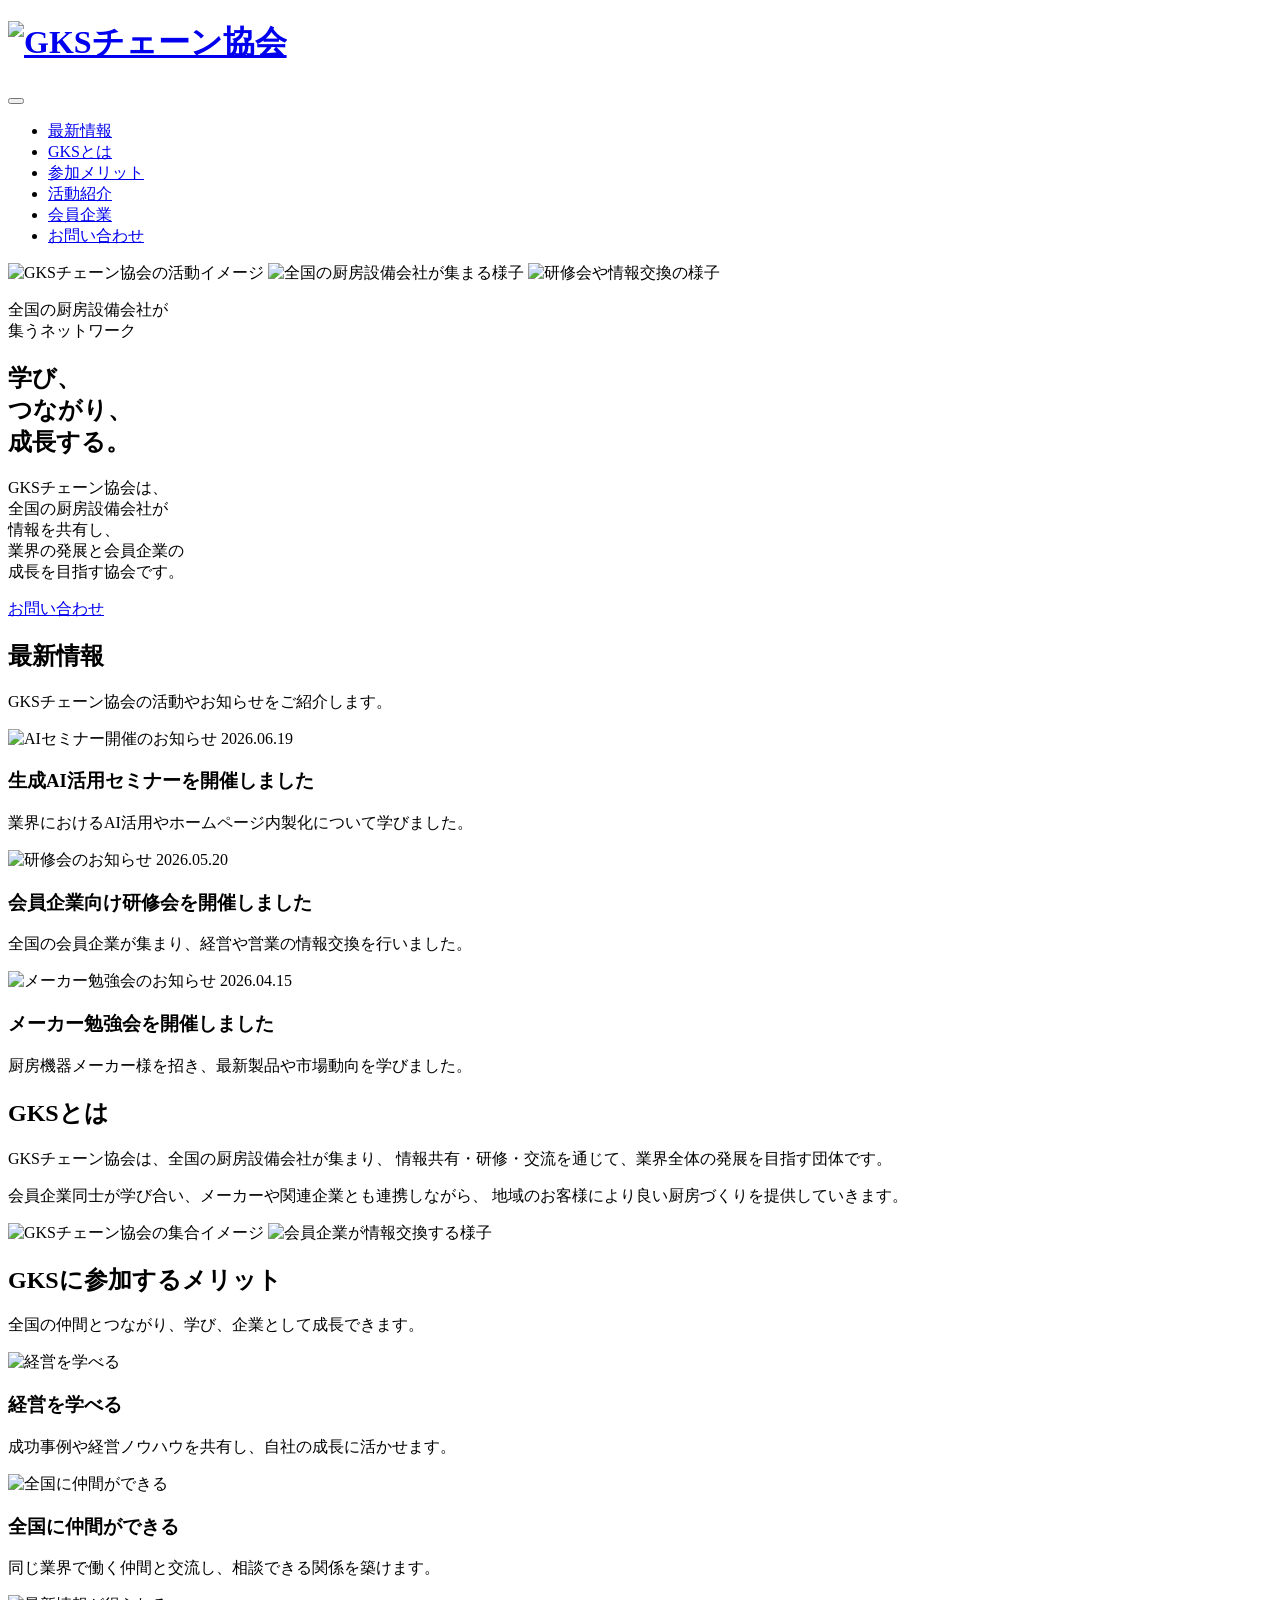
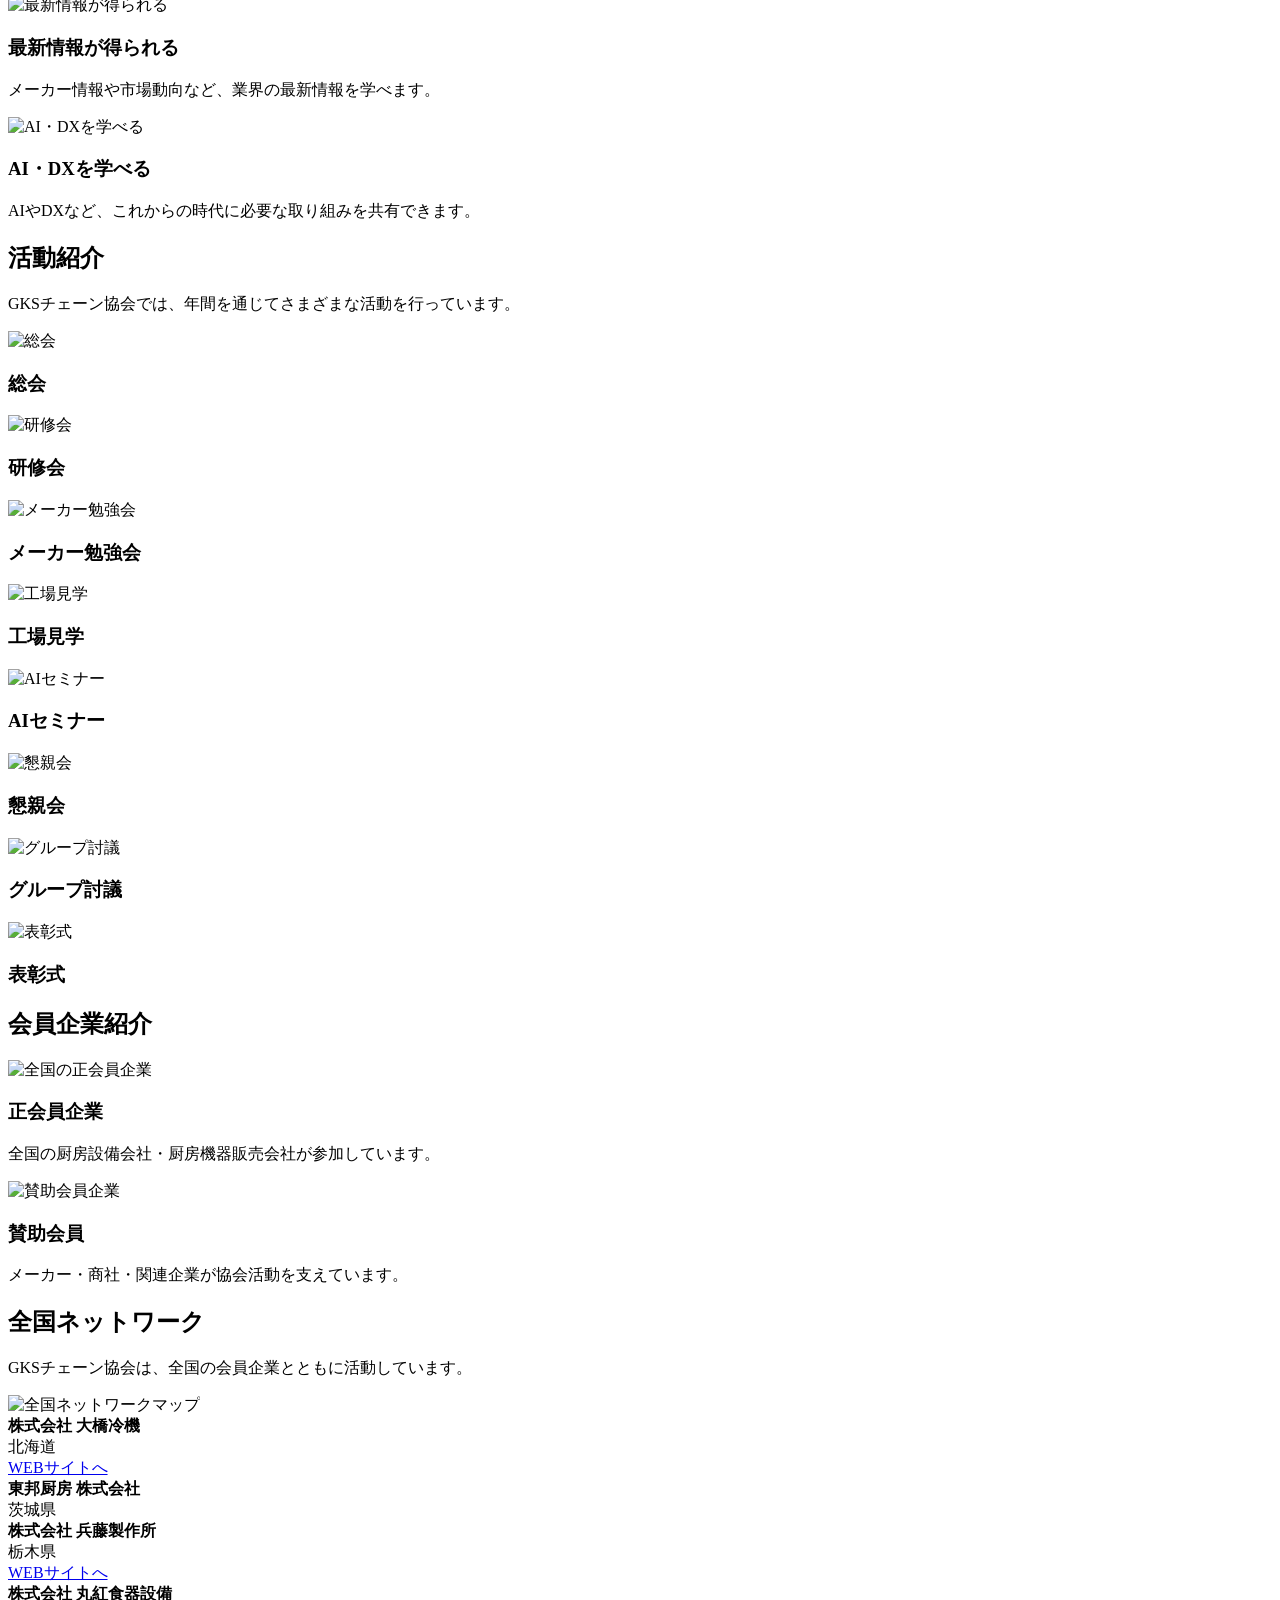
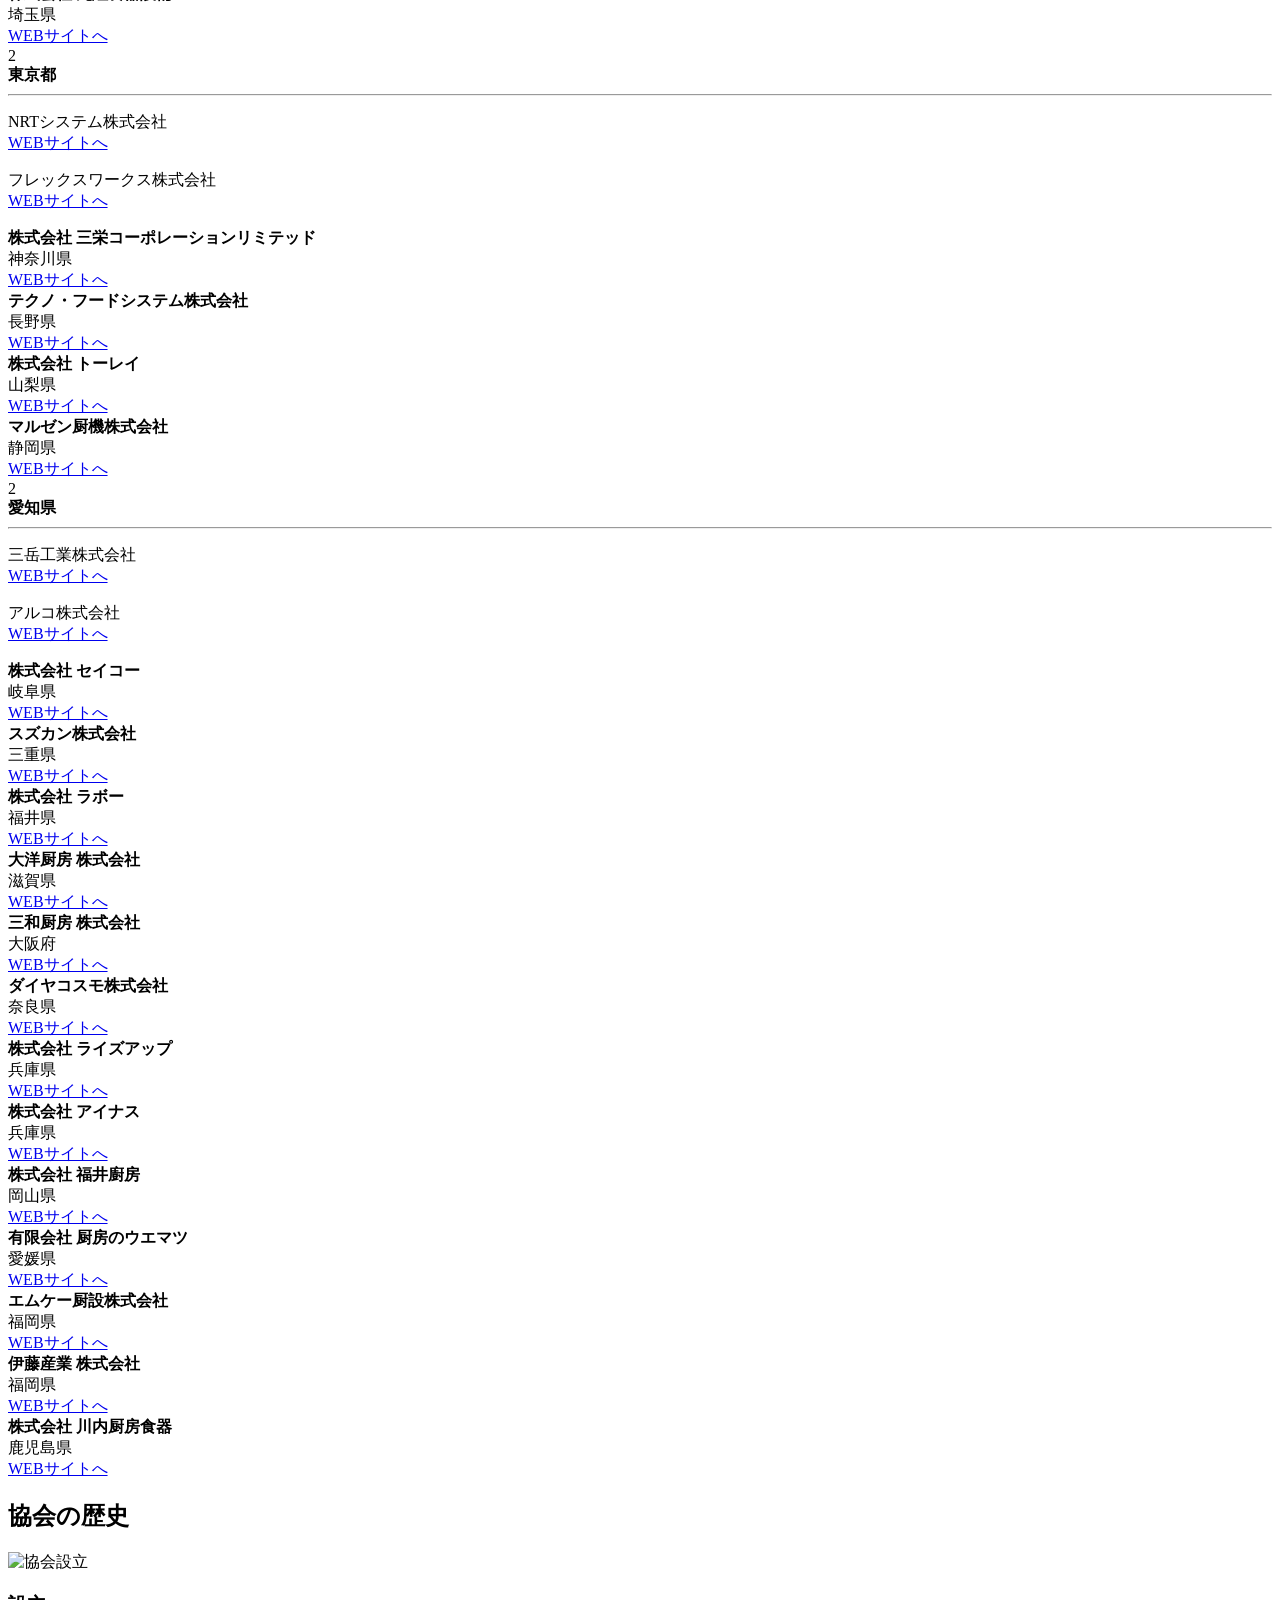
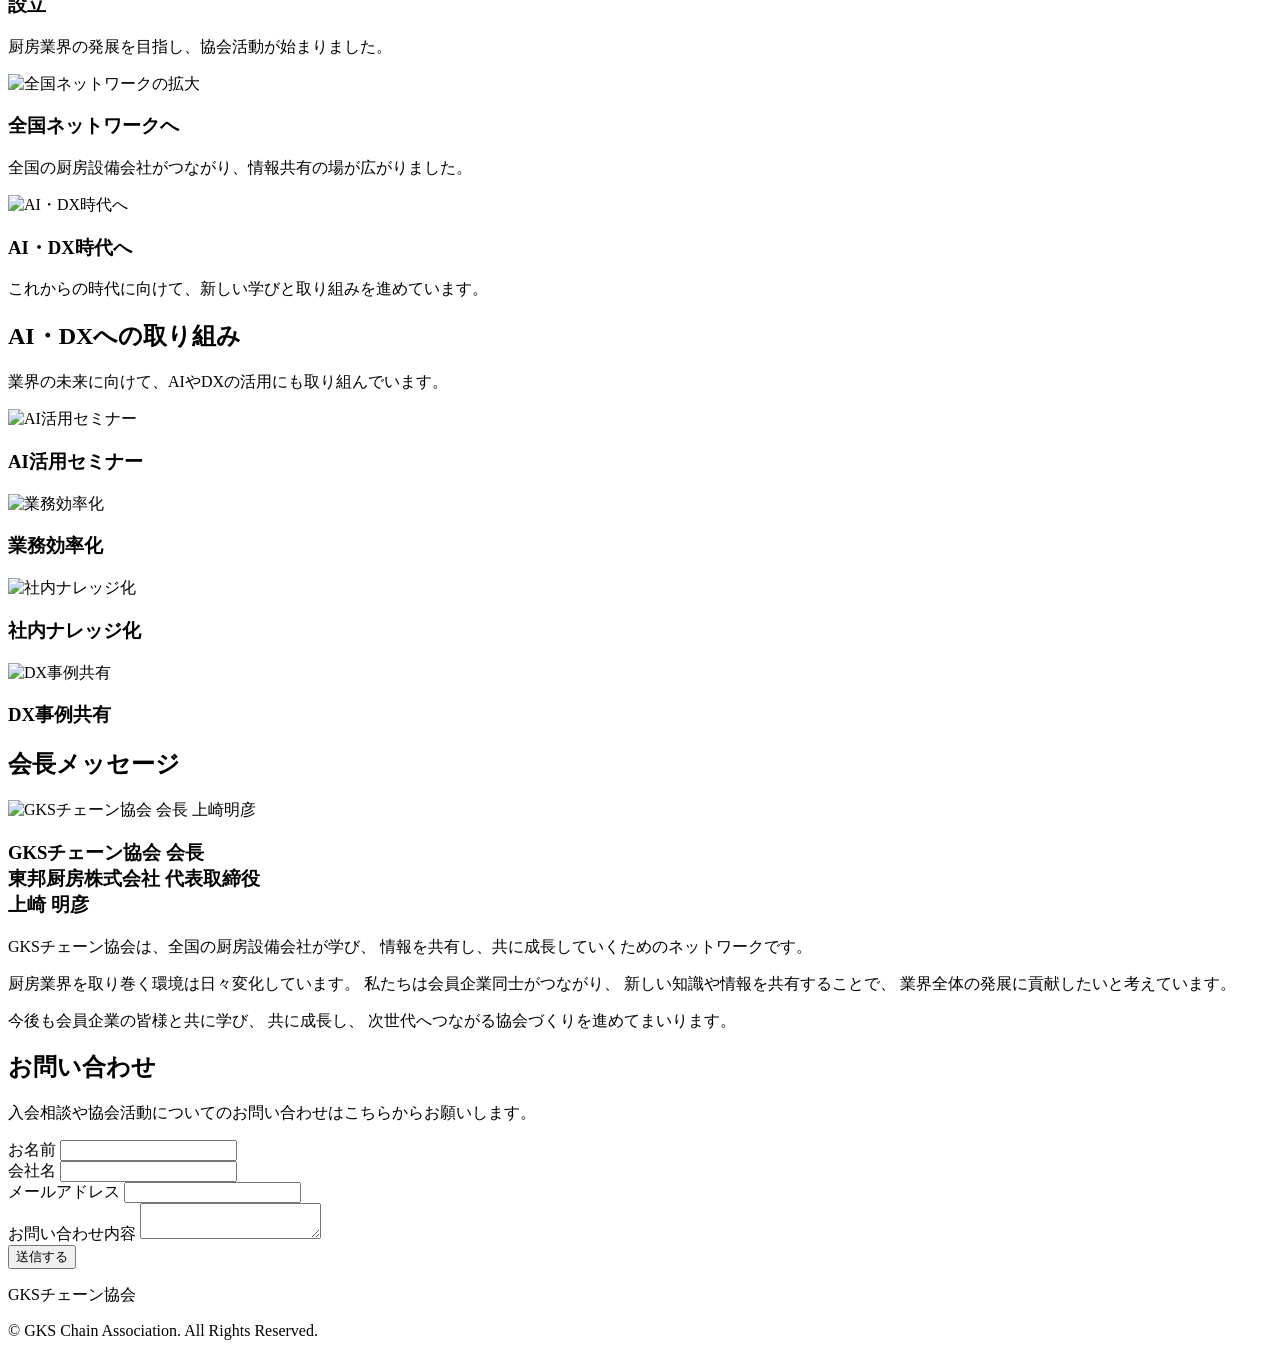
==== index.html @ 5cb24607 "Add files via upload" ====
<!DOCTYPE html>
<html lang="ja">
<head>
  <meta charset="UTF-8">
  <meta name="viewport" content="width=device-width, initial-scale=1.0">
  <title>GKSチェーン協会</title>
  <link rel="stylesheet" href="css/style.css">
  <link rel="stylesheet" href="css/map.css">
</head>
<body>

  <!-- ヘッダー -->
  <header class="site-header">
    <div class="header-inner">
<h1 class="logo">
    <a href="#fv">
        <img src="image/logo/logo.png" alt="GKSチェーン協会">
    </a>
</h1>

<button class="hamburger">
  <span></span>
  <span></span>
  <span></span>
</button>

      <nav class="global-nav">
        <ul>
          <li><a href="#news">最新情報</a></li>
          <li><a href="#about">GKSとは</a></li>
          <li><a href="#merit">参加メリット</a></li>
          <li><a href="#activity">活動紹介</a></li>
          <li><a href="#member">会員企業</a></li>
          <li><a href="#contact">お問い合わせ</a></li>
        </ul>
      </nav>
    </div>
  </header>

  <!-- ファーストビュー -->
  <section id="fv" class="fv">
    <div class="fv-slider">
      <img src="image/fv/fv01.jpg" alt="GKSチェーン協会の活動イメージ">
      <img src="image/fv/fv02.jpg" alt="全国の厨房設備会社が集まる様子">
      <img src="image/fv/fv03.jpg" alt="研修会や情報交換の様子">
    </div>

    <div class="fv-text">
      <p>全国の厨房設備会社が<br class="sp-only">集うネットワーク</p>
      <h2>学び、<br class="sp-only">つながり、<br class="sp-only">成長する。</h2>
      <p>
        GKSチェーン協会は、<br class="sp-only">全国の厨房設備会社が<br class="sp-only">情報を共有し、<br>
        業界の発展と会員企業の<br class="sp-only">成長を目指す協会です。
      </p>
      <a href="#contact" class="btn">お問い合わせ</a>
    </div>
  </section>

  <!-- 最新情報 -->
  <section id="news" class="news fadein">
    <div class="section-inner">
      <h2>最新情報</h2>
      <p>GKSチェーン協会の活動やお知らせをご紹介します。</p>

      <div class="news-list">
        <article class="news-item">
          <img src="image/news/news01.jpg" alt="AIセミナー開催のお知らせ">
          <time datetime="2026-06-19">2026.06.19</time>
          <h3>生成AI活用セミナーを開催しました</h3>
          <p>業界におけるAI活用やホームページ内製化について学びました。</p>
        </article>

        <article class="news-item">
          <img src="image/news/news02.jpg" alt="研修会のお知らせ">
          <time datetime="2026-05-20">2026.05.20</time>
          <h3>会員企業向け研修会を開催しました</h3>
          <p>全国の会員企業が集まり、経営や営業の情報交換を行いました。</p>
        </article>

        <article class="news-item">
          <img src="image/news/news03.jpg" alt="メーカー勉強会のお知らせ">
          <time datetime="2026-04-15">2026.04.15</time>
          <h3>メーカー勉強会を開催しました</h3>
          <p>厨房機器メーカー様を招き、最新製品や市場動向を学びました。</p>
        </article>
      </div>
    </div>
  </section>

  <!-- GKSとは -->
  <section id="about" class="about fadein">
    <div class="section-inner">
      <h2>GKSとは</h2>

      <div class="about-content">
        <div class="about-text">
          <p>
            GKSチェーン協会は、全国の厨房設備会社が集まり、
            情報共有・研修・交流を通じて、業界全体の発展を目指す団体です。
          </p>
          <p>
            会員企業同士が学び合い、メーカーや関連企業とも連携しながら、
            地域のお客様により良い厨房づくりを提供していきます。
          </p>
        </div>

        <div class="about-images">
          <img src="image/about/about01.jpg" alt="GKSチェーン協会の集合イメージ">
          <img src="image/about/about02.jpg" alt="会員企業が情報交換する様子">
        </div>
      </div>
    </div>
  </section>

  <!-- 参加メリット -->
  <section id="merit" class="merit fadein">
    <div class="section-inner">
      <h2>GKSに参加するメリット</h2>
      <p>全国の仲間とつながり、学び、企業として成長できます。</p>

      <div class="merit-list">
        <article class="merit-item">
          <img src="image/merit/merit01.png" alt="経営を学べる">
          <h3>経営を学べる</h3>
          <p>成功事例や経営ノウハウを共有し、自社の成長に活かせます。</p>
        </article>

        <article class="merit-item">
          <img src="image/merit/merit02.png" alt="全国に仲間ができる">
          <h3>全国に仲間ができる</h3>
          <p>同じ業界で働く仲間と交流し、相談できる関係を築けます。</p>
        </article>

        <article class="merit-item">
          <img src="image/merit/merit03.png" alt="最新情報が得られる">
          <h3>最新情報が得られる</h3>
          <p>メーカー情報や市場動向など、業界の最新情報を学べます。</p>
        </article>

        <article class="merit-item">
          <img src="image/merit/merit04.png" alt="AI・DXを学べる">
          <h3>AI・DXを学べる</h3>
          <p>AIやDXなど、これからの時代に必要な取り組みを共有できます。</p>
        </article>
      </div>
    </div>
  </section>

  <!-- 活動紹介 -->
  <section id="activity" class="activity fadein">
    <div class="section-inner">
      <h2>活動紹介</h2>
      <p>GKSチェーン協会では、年間を通じてさまざまな活動を行っています。</p>

      <div class="activity-list">
        <article><img src="image/activity/activity01.jpg" alt="総会"><h3>総会</h3></article>
        <article><img src="image/activity/activity02.jpg" alt="研修会"><h3>研修会</h3></article>
        <article><img src="image/activity/activity03.jpg" alt="メーカー勉強会"><h3>メーカー勉強会</h3></article>
        <article><img src="image/activity/activity04.jpg" alt="工場見学"><h3>工場見学</h3></article>
        <article><img src="image/activity/activity05.jpg" alt="AIセミナー"><h3>AIセミナー</h3></article>
        <article><img src="image/activity/activity06.jpg" alt="懇親会"><h3>懇親会</h3></article>
        <article><img src="image/activity/activity07.jpg" alt="グループ討議"><h3>グループ討議</h3></article>
        <article><img src="image/activity/activity08.jpg" alt="表彰式"><h3>表彰式</h3></article>
      </div>
    </div>
  </section>

  <!-- 会員企業 -->
  <section id="member" class="member fadein">
    <div class="section-inner">
      <h2>会員企業紹介</h2>

      <div class="member-block">
        <img src="image/member/member01.png" alt="全国の正会員企業">
        <h3>正会員企業</h3>
        <p>全国の厨房設備会社・厨房機器販売会社が参加しています。</p>
      </div>

      <div class="member-block">
        <img src="image/member/supporter01.png" alt="賛助会員企業">
        <h3>賛助会員</h3>
        <p>メーカー・商社・関連企業が協会活動を支えています。</p>
      </div>
    </div>
  </section>

<!-- 全国ネットワークマップ -->
<section id="map" class="map fadein">
  <div class="section-inner">

    <h2>全国ネットワーク</h2>

    <p>
      GKSチェーン協会は、全国の会員企業とともに活動しています。
    </p>

<div class="japan-map">

  <img src="image/map/map01.png" alt="全国ネットワークマップ">







  <div class="map-point oohashi">

    <span class="dot"></span>

    <div class="tooltip">

      <strong>株式会社 大橋冷機</strong><br>
      北海道<br>

      <a href="https://chubousenka.com/" target="_blank">
        WEBサイトへ
      </a>

    </div>

  </div>




  <div class="map-point toho">

    <span class="dot"></span>

    <div class="tooltip">

      <strong>東邦厨房 株式会社</strong><br>
      茨城県<br>


    </div>

  </div>


  <div class="map-point hyodo">

    <span class="dot"></span>

    <div class="tooltip">

      <strong>株式会社 兵藤製作所</strong><br>
      栃木県<br>

      <a href="https://k-hyodo.co.jp/" target="_blank">
        WEBサイトへ
      </a>

    </div>
  </div>


  <div class="map-point marubeni">

    <span class="dot"></span>

    <div class="tooltip">

      <strong>株式会社 丸紅食器設備</strong><br>
      埼玉県<br>

      <a href="https://marubeni-ss.com/" target="_blank">
        WEBサイトへ
      </a>

    </div>
  </div>



<div class="map-point tokyo01">

  <span class="dot multi">2</span>

  <div class="tooltip">

    <strong>東京都</strong>

    <hr>

    <p>
      NRTシステム株式会社<br>

      <a href="ttps://nrt-system.co.jp/" target="_blank">
        WEBサイトへ
      </a>
    </p>

    <p>
      フレックスワークス株式会社<br>

      <a href="https://flex-works.co.jp/" target="_blank">
        WEBサイトへ
      </a>
    </p>

  </div>

</div>



  <div class="map-point sanei">

    <span class="dot"></span>

    <div class="tooltip">

      <strong>株式会社 三栄コーポレーションリミテッド</strong><br>
      神奈川県<br>

      <a href="https://san-ei-ltd.co.jp/" target="_blank">
        WEBサイトへ
      </a>

    </div>
  </div>




  <div class="map-point techno">

    <span class="dot"></span>

    <div class="tooltip">

      <strong>テクノ・フードシステム株式会社</strong><br>
      長野県<br>

      <a href="https://www.technofood.co.jp/" target="_blank">
        WEBサイトへ
      </a>

    </div>
  </div>



  <div class="map-point torei">

    <span class="dot"></span>

    <div class="tooltip">

      <strong>株式会社 トーレイ</strong><br>
      山梨県<br>

      <a href="http://www.to-rei.co.jp/" target="_blank">
        WEBサイトへ
      </a>

    </div>
  </div>



  <div class="map-point maruzen">

    <span class="dot"></span>

    <div class="tooltip">

      <strong>マルゼン厨機株式会社</strong><br>
      静岡県<br>

      <a href="http://www.maruzen-chuki.co.jp/" target="_blank">
        WEBサイトへ
      </a>

    </div>
  </div>



<div class="map-point aichi">

  <span class="dot multi">2</span>

  <div class="tooltip">

    <strong>愛知県</strong>

    <hr>

    <p>
      三岳工業株式会社<br>

      <a href="https://www.mitakekogyo.co.jp/" target="_blank">
        WEBサイトへ
      </a>
    </p>

    <p>
      アルコ株式会社<br>

      <a href="https://www.fbc-arco.co.jp/" target="_blank">
        WEBサイトへ
      </a>
    </p>

  </div>

</div>


  <div class="map-point seiko">

    <span class="dot"></span>

    <div class="tooltip">

      <strong>株式会社 セイコー</strong><br>
      岐阜県<br>

      <a href="http://www.seikoh.info/" target="_blank">
        WEBサイトへ
      </a>

    </div>

  </div>


  <div class="map-point suzukan">

    <span class="dot"></span>

    <div class="tooltip">

      <strong>スズカン株式会社</strong><br>
      三重県<br>

      <a href="https://suzukan.co.jp/" target="_blank">
        WEBサイトへ
      </a>

    </div>

  </div>



  <div class="map-point ravo">

    <span class="dot"></span>

    <div class="tooltip">

      <strong>株式会社 ラボー</strong><br>
      福井県<br>

      <a href="https://ravo.co.jp/" target="_blank">
        WEBサイトへ
      </a>

    </div>

  </div>


  <div class="map-point taiyo">

    <span class="dot"></span>

    <div class="tooltip">

      <strong>大洋厨房 株式会社</strong><br>
      滋賀県<br>

      <a href="https://www.taiyocook.co.jp/" target="_blank">
        WEBサイトへ
      </a>

    </div>

  </div>


  <div class="map-point sanwa">

    <span class="dot"></span>

    <div class="tooltip">

      <strong>三和厨房 株式会社</strong><br>
      大阪府<br>

      <a href="https://www.sanwa-chubo.com/" target="_blank">
        WEBサイトへ
      </a>

    </div>

  </div>



  <div class="map-point daiyacosmo">

    <span class="dot"></span>

    <div class="tooltip">

      <strong>ダイヤコスモ株式会社</strong><br>
      奈良県<br>

      <a href="http://www.daiyacosmo.com/" target="_blank">
        WEBサイトへ
      </a>

    </div>

  </div>



  <div class="map-point riseup">

    <span class="dot"></span>

    <div class="tooltip">

      <strong>株式会社 ライズアップ</strong><br>
      兵庫県<br>

      <a href="https://rise-up.net/" target="_blank">
        WEBサイトへ
      </a>

    </div>

  </div>




  <div class="map-point ainas">

    <span class="dot"></span>

    <div class="tooltip">

      <strong>株式会社 アイナス</strong><br>
      兵庫県<br>

      <a href="https://ainas.co.jp/" target="_blank">
        WEBサイトへ
      </a>

    </div>

  </div>



  <div class="map-point fukui">

    <span class="dot"></span>

    <div class="tooltip">

      <strong>株式会社 福井廚房</strong><br>
      岡山県<br>

      <a href="https://www.fukui-chubou.co.jp/" target="_blank">
        WEBサイトへ
      </a>

    </div>

  </div>


  <div class="map-point uematsu">

    <span class="dot"></span>

    <div class="tooltip">

      <strong>有限会社 厨房のウエマツ</strong><br>
      愛媛県<br>

      <a href="https://chubo-uematsu.jp/" target="_blank">
        WEBサイトへ
      </a>

    </div>

  </div>


  <div class="map-point mk">

    <span class="dot"></span>

    <div class="tooltip">

      <strong>エムケー厨設株式会社</strong><br>
      福岡県<br>

      <a href="https://mkc-gr.co.jp/" target="_blank">
        WEBサイトへ
      </a>

    </div>

  </div>



  <div class="map-point ito">

    <span class="dot"></span>

    <div class="tooltip">

      <strong>伊藤産業 株式会社</strong><br>
      福岡県<br>

      <a href="https://www.ito-sk.co.jp/kanei/" target="_blank">
        WEBサイトへ
      </a>

    </div>

  </div>



  <div class="map-point sendai">

    <span class="dot"></span>

    <div class="tooltip">

      <strong>株式会社 川内厨房食器</strong><br>
      鹿児島県<br>

      <a href="https://senchubo.co.jp/index.htm" target="_blank">
        WEBサイトへ
      </a>

    </div>

  </div>


</div>

  </div>
</section>

  <!-- 協会の歴史 -->
  <section id="history" class="history fadein">
    <div class="section-inner">
      <h2>協会の歴史</h2>

      <div class="history-list">
        <article>
          <img src="image/history/history01.jpg" alt="協会設立">
          <h3>設立</h3>
          <p>厨房業界の発展を目指し、協会活動が始まりました。</p>
        </article>

        <article>
          <img src="image/history/history02.jpg" alt="全国ネットワークの拡大">
          <h3>全国ネットワークへ</h3>
          <p>全国の厨房設備会社がつながり、情報共有の場が広がりました。</p>
        </article>

        <article>
          <img src="image/history/history03.jpg" alt="AI・DX時代へ">
          <h3>AI・DX時代へ</h3>
          <p>これからの時代に向けて、新しい学びと取り組みを進めています。</p>
        </article>
      </div>
    </div>
  </section>

  <!-- AI・DXへの取り組み -->
  <section id="ai" class="ai fadein">
    <div class="section-inner">
      <h2>AI・DXへの取り組み</h2>
      <p>業界の未来に向けて、AIやDXの活用にも取り組んでいます。</p>

      <div class="ai-list">
        <article><img src="image/ai/ai01.jpg" alt="AI活用セミナー"><h3>AI活用セミナー</h3></article>
        <article><img src="image/ai/ai02.jpg" alt="業務効率化"><h3>業務効率化</h3></article>
        <article><img src="image/ai/ai03.jpg" alt="社内ナレッジ化"><h3>社内ナレッジ化</h3></article>
        <article><img src="image/ai/ai04.jpg" alt="DX事例共有"><h3>DX事例共有</h3></article>
      </div>
    </div>
  </section>

<section id="chairman" class="chairman fadein">
  <div class="section-inner">

    <h2>会長メッセージ</h2>

    <div class="chairman-content">

      <img src="image/chairman/chairman.jpg" alt="GKSチェーン協会 会長 上崎明彦">

      <div class="chairman-text">

        <h3>
          GKSチェーン協会 会長<br>
          東邦厨房株式会社 代表取締役<br>
          上崎 明彦
        </h3>

        <p>
          GKSチェーン協会は、全国の厨房設備会社が学び、
          情報を共有し、共に成長していくためのネットワークです。
        </p>

        <p>
          厨房業界を取り巻く環境は日々変化しています。
          私たちは会員企業同士がつながり、
          新しい知識や情報を共有することで、
          業界全体の発展に貢献したいと考えています。
        </p>

        <p>
          今後も会員企業の皆様と共に学び、
          共に成長し、
          次世代へつながる協会づくりを進めてまいります。
        </p>

      </div>

    </div>

  </div>
</section>

  <!-- お問い合わせ -->
  <section id="contact" class="contact fadein">
    <div class="section-inner">
      <h2>お問い合わせ</h2>
      <p>入会相談や協会活動についてのお問い合わせはこちらからお願いします。</p>

      <form action="https://api.web3forms.com/submit" method="POST">
        <input type="hidden" name="access_key" value="20a1395e-3265-478f-8946-1e16ef354457">
        <input type="hidden" name="subject" value="GKSチェーン協会 お問い合わせ">

<input
type="hidden"
name="redirect"
value="https://gks-chain.com/thanks.html">

        <div>
          <label for="name">お名前</label>
          <input type="text" id="name" name="name" required>
        </div>

        <div>
          <label for="company">会社名</label>
          <input type="text" id="company" name="company" required>
        </div>

        <div>
          <label for="email">メールアドレス</label>
          <input type="email" id="email" name="email" required>
        </div>

        <div>
          <label for="message">お問い合わせ内容</label>
          <textarea id="message" name="message" required></textarea>
        </div>

        <button type="submit">送信する</button>
      </form>
    </div>
  </section>

  <!-- フッター -->
  <footer class="site-footer">
    <div class="footer-inner">
      <p>GKSチェーン協会</p>
      <p>&copy; GKS Chain Association. All Rights Reserved.</p>
    </div>
  </footer>

  <script src="js/script.js"></script>
</body>
</html>
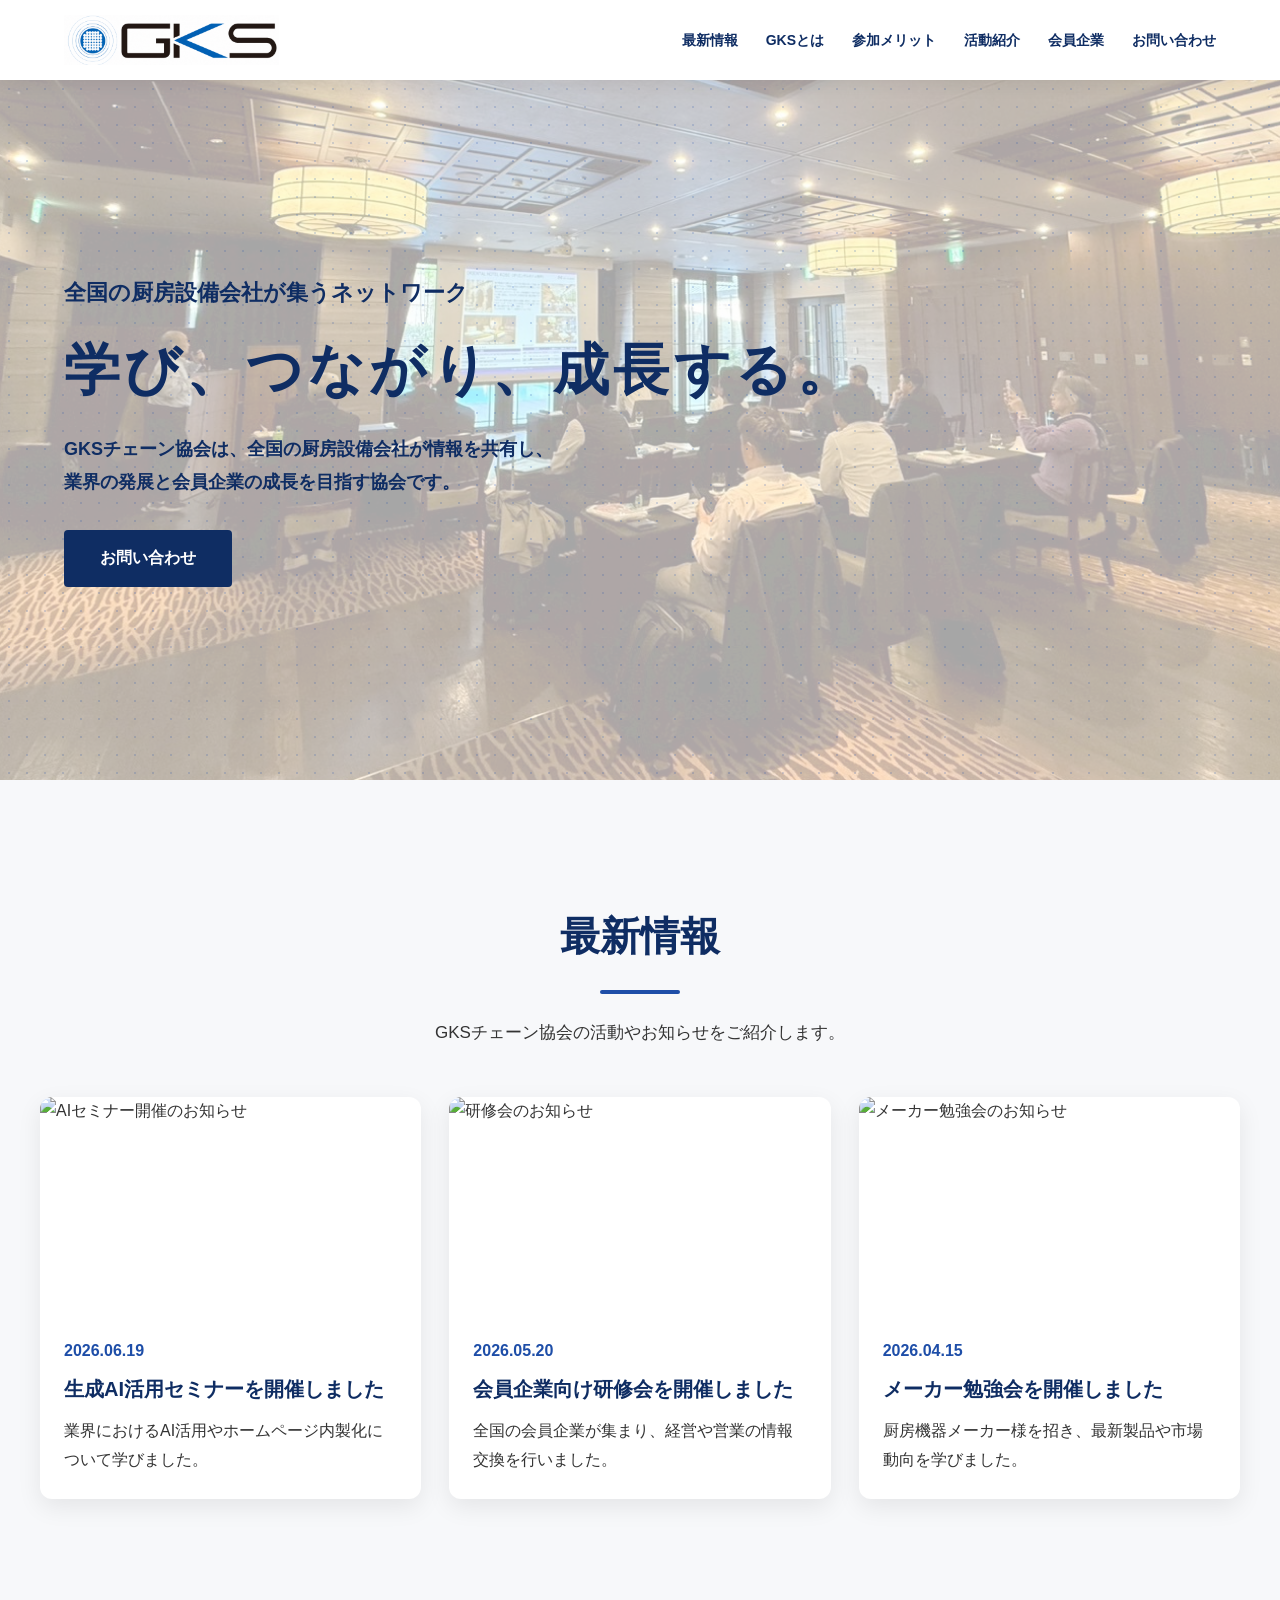
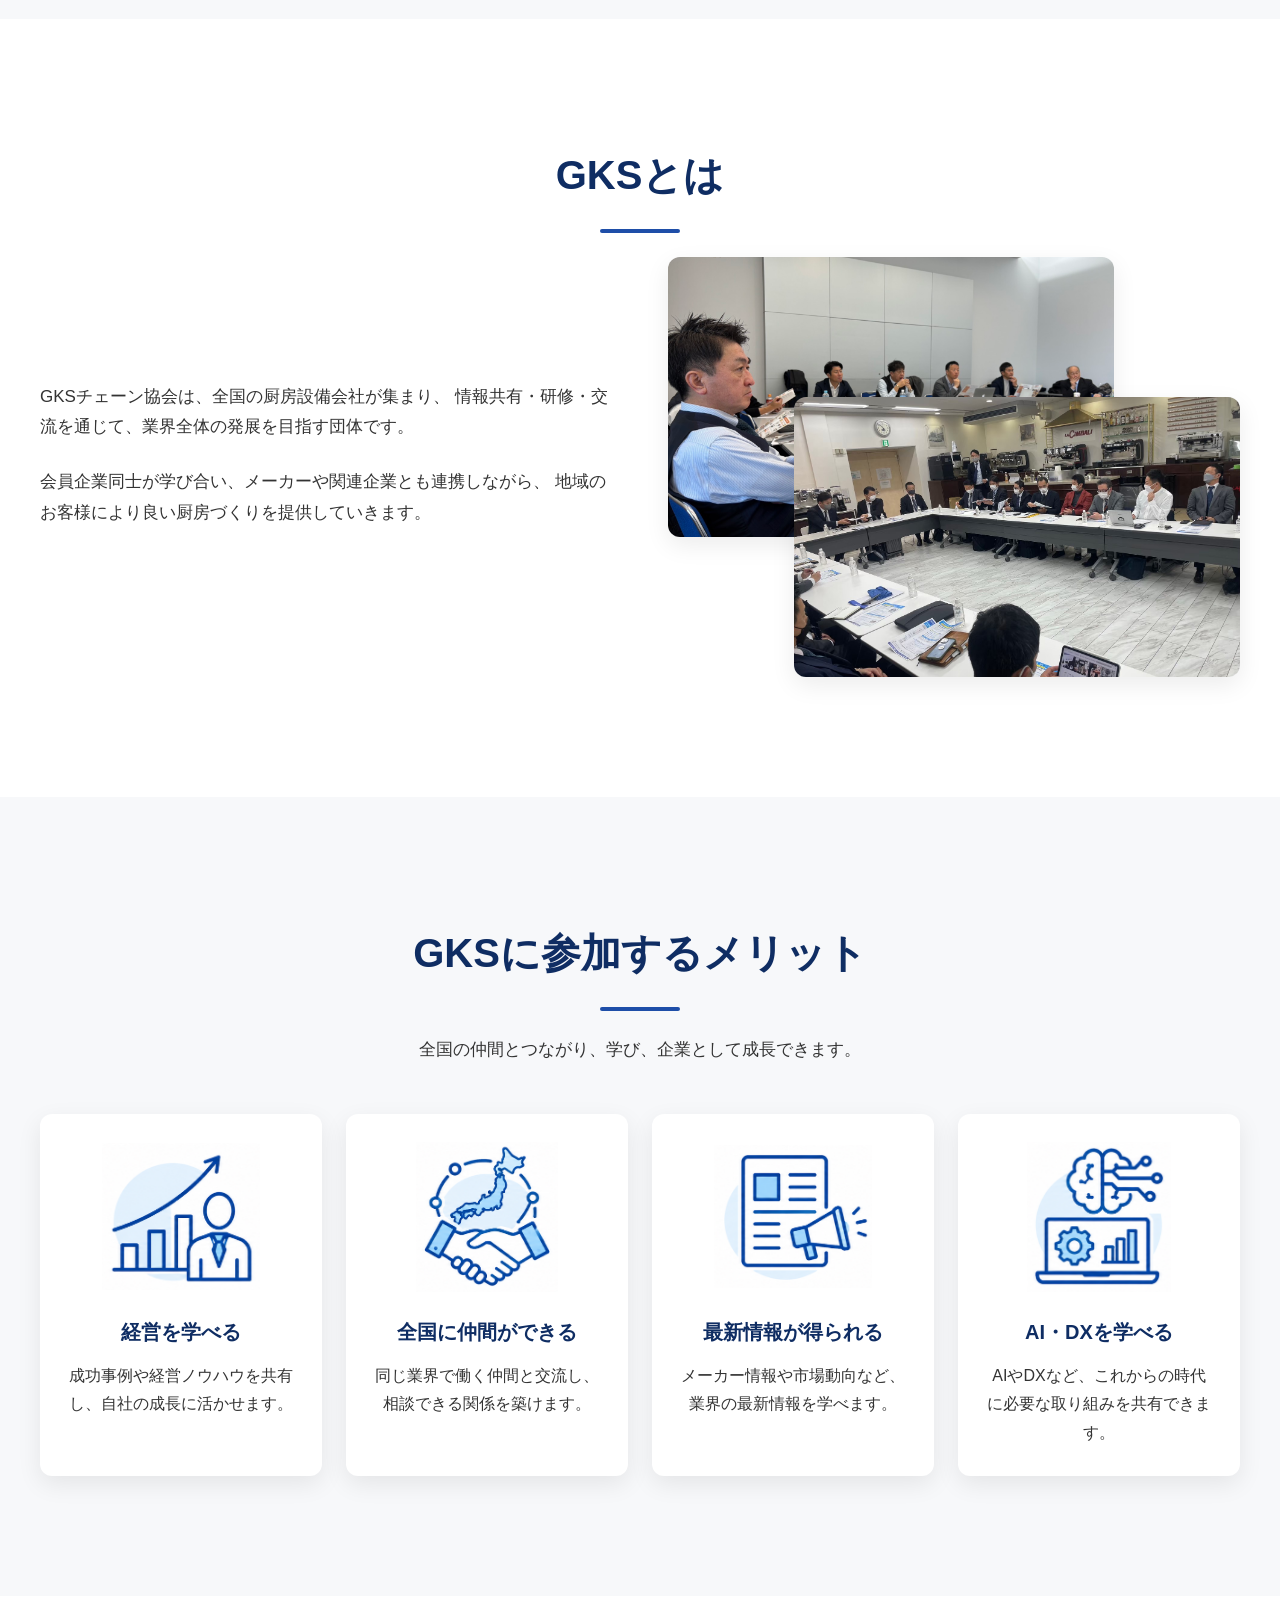
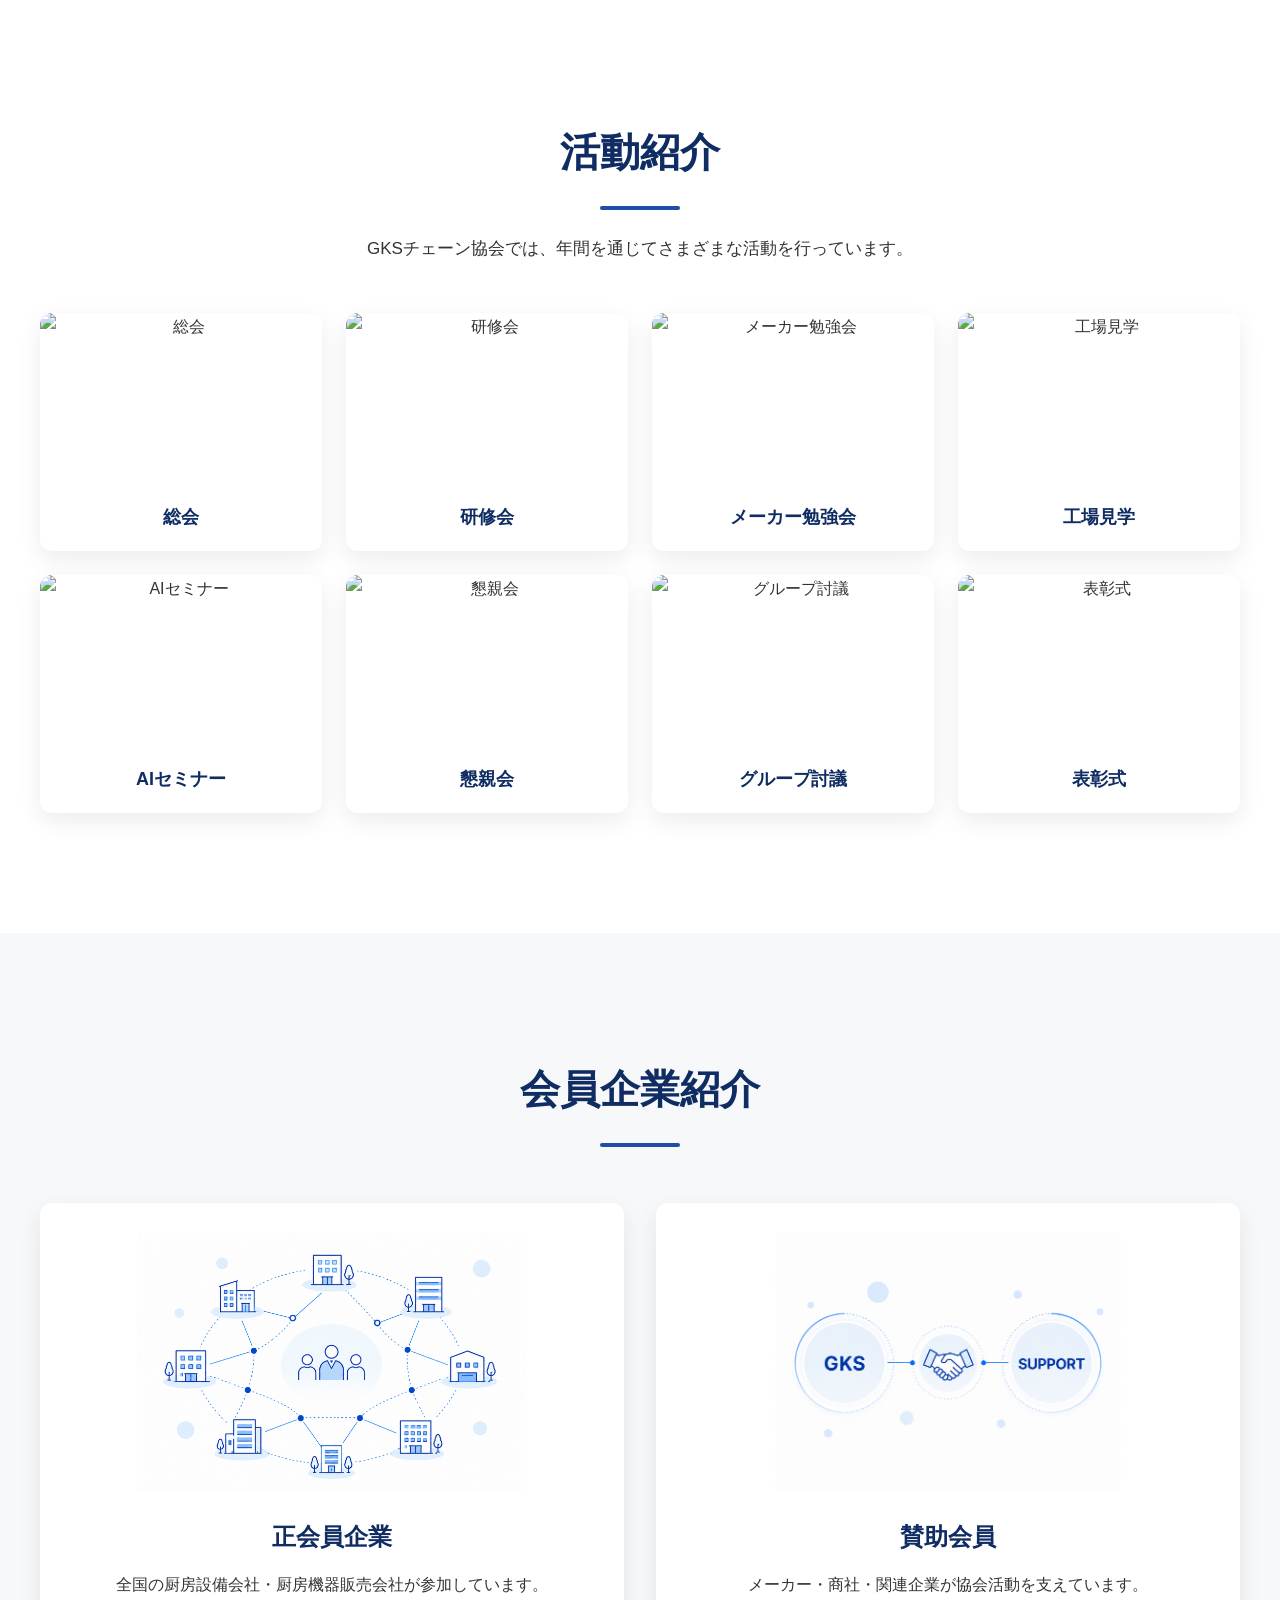
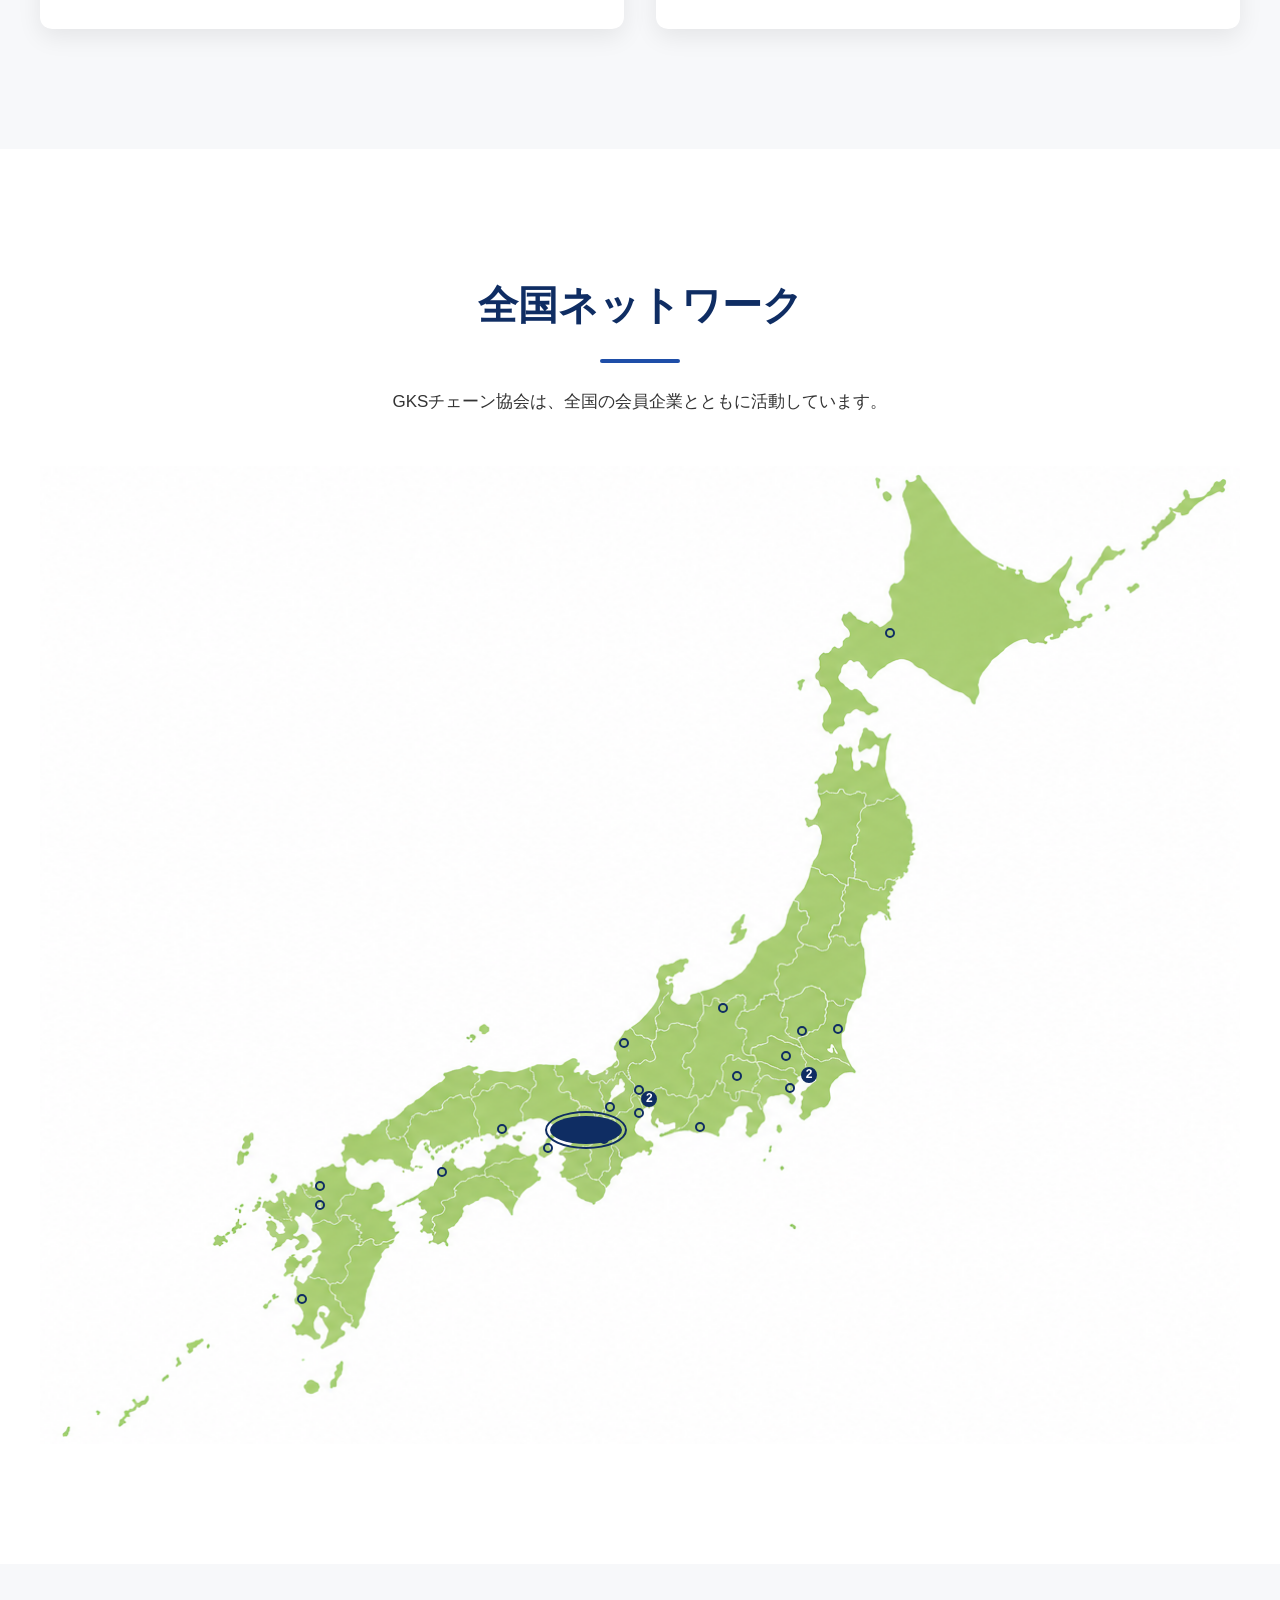
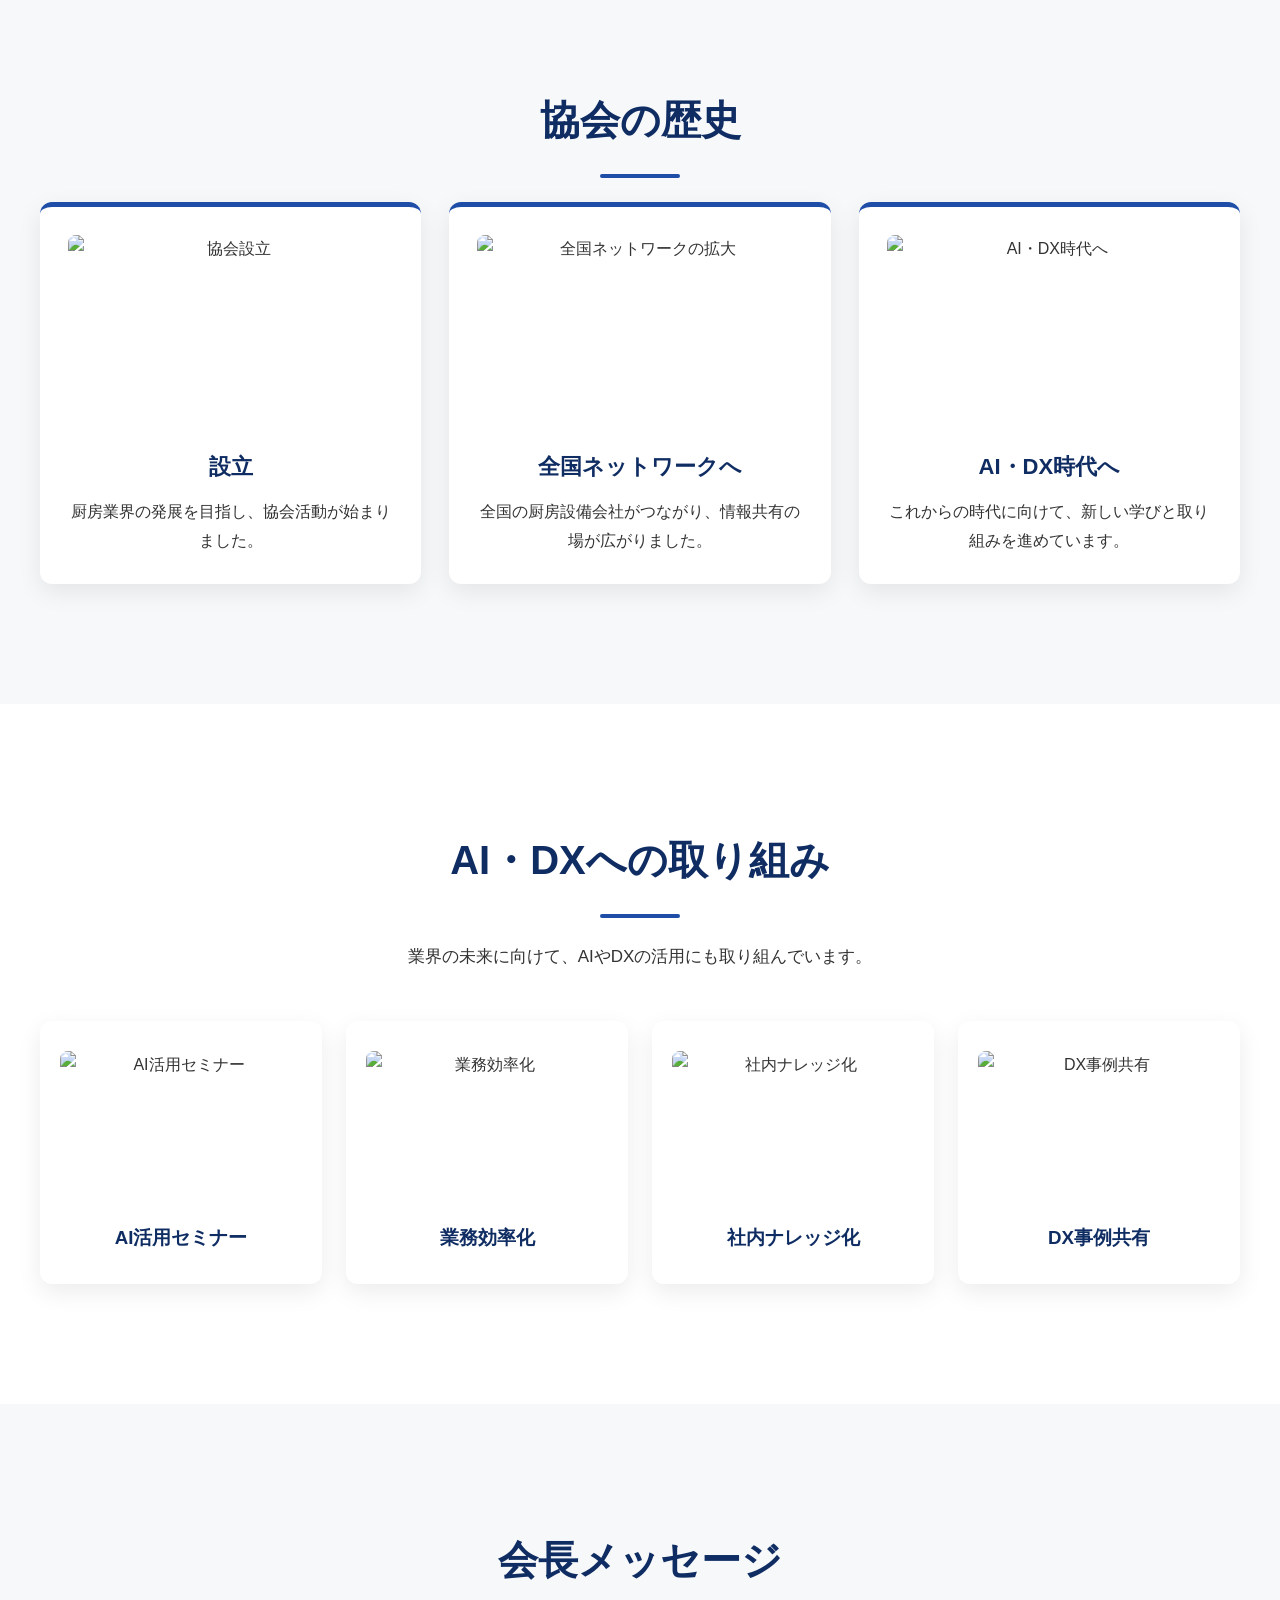
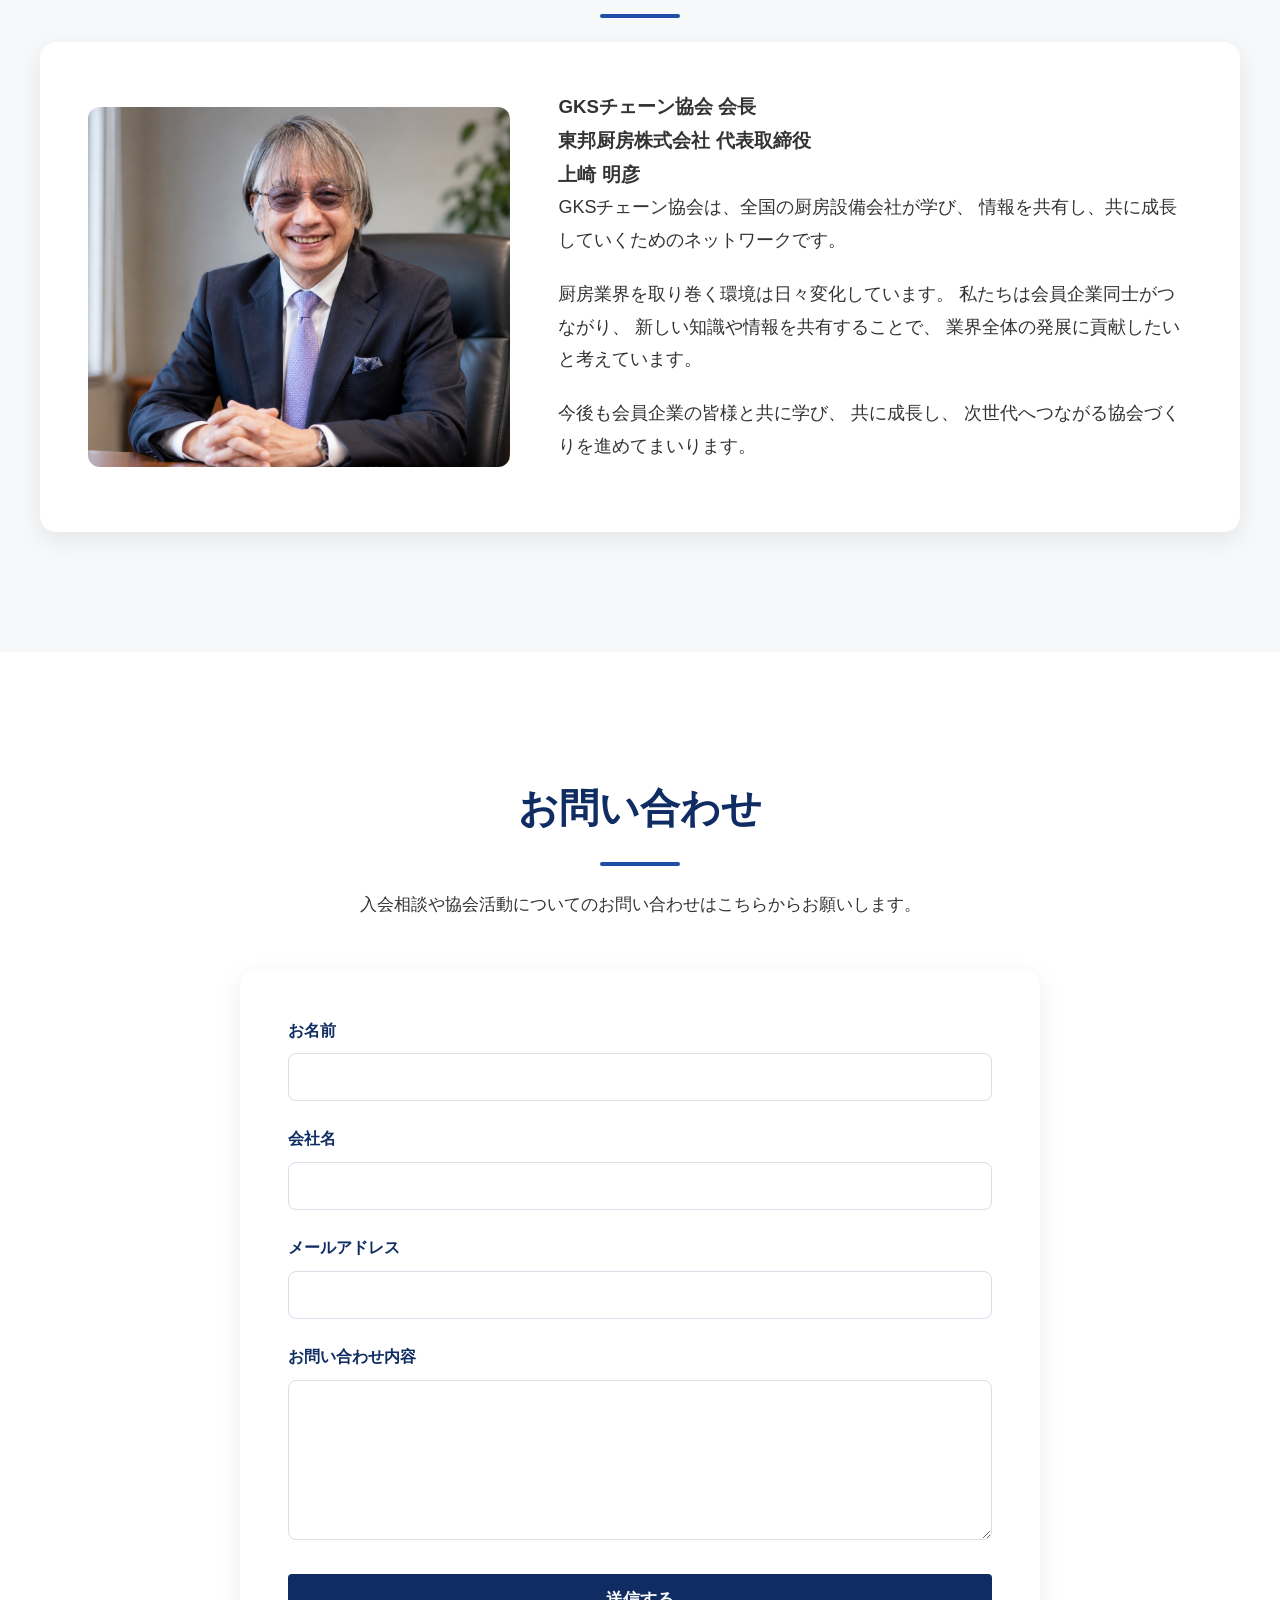
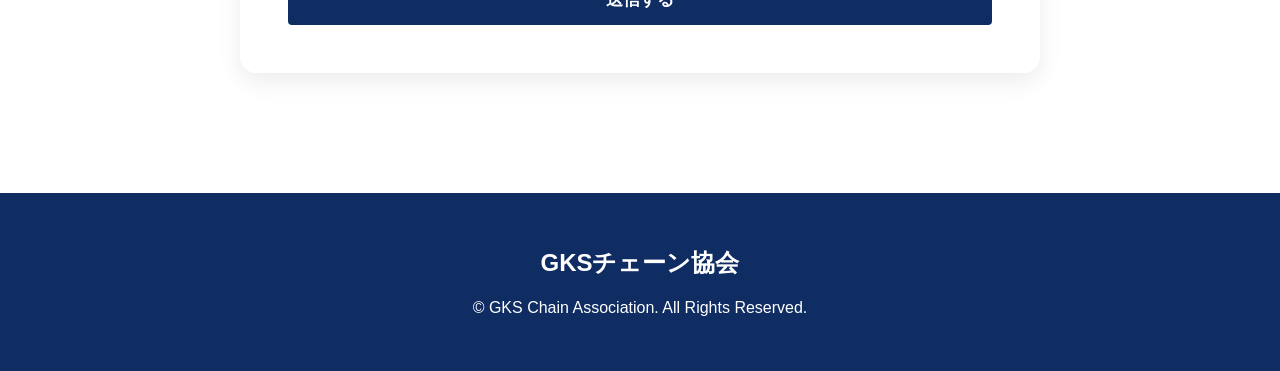
==== commit 0c06687e: "Update index.html" ====
--- a/index.html
+++ b/index.html
@@ -523,7 +523,7 @@
 
   <div class="map-point riseup">
 
-    <span class="dot"></span>
+    <button class="dot"></button>
 
     <div class="tooltip">
 
@@ -791,4 +791,4 @@
 
   <script src="js/script.js"></script>
 </body>
-</html>+</html>
--- a/css/style.css
+++ b/css/style.css
@@ -0,0 +1,791 @@
+:root {
+  --main: #0f2d63;
+  --sub: #1e4ea8;
+  --accent: #f28c28;
+  --bg: #f7f8fa;
+  --text: #333333;
+  --white: #ffffff;
+  --shadow: 0 8px 24px rgba(0, 0, 0, 0.08);
+}
+
+* {
+  margin: 0;
+  padding: 0;
+  box-sizing: border-box;
+}
+
+html {
+  scroll-behavior: smooth;
+}
+
+body {
+  font-family: "Yu Gothic", "YuGothic", "Noto Sans JP", sans-serif;
+  color: var(--text);
+  line-height: 1.8;
+  background: var(--white);
+}
+
+img {
+  max-width: 100%;
+  display: block;
+}
+
+a {
+  color: inherit;
+  text-decoration: none;
+}
+
+ul {
+  list-style: none;
+}
+
+.sp-only{
+    display:none;
+}
+
+/* ヘッダー */
+.site-header {
+  position: fixed;
+  top: 0;
+  left: 0;
+  width: 100%;
+  height: 80px;
+  background: var(--white);
+  z-index: 1000;
+  box-shadow: 0 3px 18px rgba(0, 0, 0, 0.08);
+}
+
+.header-inner {
+  max-width: 1200px;
+  height: 100%;
+  margin: 0 auto;
+  padding: 0 24px;
+  display: flex;
+  justify-content: space-between;
+  align-items: center;
+}
+
+.logo {
+  font-size: 24px;
+  color: var(--main);
+  font-weight: 700;
+  letter-spacing: 0.05em;
+}
+
+.global-nav ul {
+  display: flex;
+  gap: 28px;
+}
+
+.global-nav a {
+  position: relative;
+  font-size: 14px;
+  font-weight: 700;
+  color: var(--main);
+}
+
+.global-nav a::after {
+  content: "";
+  position: absolute;
+  left: 0;
+  bottom: -10px;
+  width: 0;
+  height: 3px;
+  background: var(--sub);
+  transition: width 0.3s ease;
+}
+
+.global-nav a:hover::after {
+  width: 100%;
+}
+
+
+.hamburger{
+    display:none;
+
+    width:40px;
+    height:40px;
+
+    background:none;
+    border:none;
+
+    padding:0;
+
+    position:relative;
+
+    cursor:pointer;
+}
+
+.hamburger span{
+    position:absolute;
+
+    left:6px;
+
+    width:28px;
+    height:3px;
+
+    background:var(--main);
+
+    transition:.3s;
+}
+
+.hamburger span:nth-child(1){
+    top:10px;
+}
+
+.hamburger span:nth-child(2){
+    top:18px;
+}
+
+.hamburger span:nth-child(3){
+    top:26px;
+}
+
+.menu-overlay{
+    position:fixed;
+    inset:0;
+
+    background:rgba(0,0,0,.4);
+
+    opacity:0;
+    visibility:hidden;
+
+    transition:.3s;
+}
+
+
+
+@media (max-width:900px){
+
+    .hamburger{
+        display:block;
+    }
+
+    .global-nav{
+        position:fixed;
+
+        top:80px;
+        right:-100%;
+
+        width:280px;
+        height:calc(100vh - 80px);
+
+        background:#fff;
+
+        transition:.3s;
+
+        box-shadow:-5px 0 20px rgba(0,0,0,.1);
+    }
+
+    .global-nav.active{
+        right:0;
+    }
+
+    .global-nav ul{
+        flex-direction:column;
+
+        padding:40px 20px;
+    }
+
+    .global-nav li{
+        border-bottom:1px solid #eee;
+    }
+
+    .global-nav a{
+        display:block;
+        padding:15px 0;
+    }
+        .sp-only{
+        display:block;
+    }
+
+        .fv-text{
+        text-align:center;
+    }
+}
+
+
+/* ロゴ */
+.logo img{
+    height:50px;
+    width:auto;
+}
+
+
+/* ファーストビュー */
+.fv {
+  position: relative;
+  height: 700px;
+  margin-top: 80px;
+  overflow: hidden;
+  display: flex;
+  align-items: center;
+}
+
+.fv-slider {
+  position: absolute;
+  inset: 0;
+  z-index: 1;
+}
+
+.fv-slider img {
+  position: absolute;
+  inset: 0;
+  width: 100%;
+  height: 100%;
+  object-fit: cover;
+}
+
+.fv::before {
+  content: "";
+  position: absolute;
+  inset: 0;
+  background: rgba(255, 255, 255, 0.65);
+  z-index: 2;
+}
+
+.fv::after {
+  content: "";
+  position: absolute;
+  inset: 0;
+  background-image: radial-gradient(var(--sub) 1px, transparent 1px);
+  background-size: 18px 18px;
+  opacity: 0.18;
+  z-index: 3;
+}
+
+.fv-text {
+  position: relative;
+  z-index: 4;
+  max-width: 1200px;
+  width: 100%;
+  margin: 0 auto;
+  padding: 0 24px;
+  color: var(--main);
+  text-align:left;
+}
+
+.fv-text h2{
+    text-align:left;
+}
+
+.fv-text p:first-child {
+  font-size: 22px;
+  font-weight: 700;
+  margin-bottom: 18px;
+}
+
+.fv-text h2 {
+  font-size: 56px;
+  line-height: 1.4;
+  margin-bottom: 24px;
+  letter-spacing: 0.08em;
+}
+
+.fv-text p {
+  font-size: 18px;
+  font-weight: 600;
+  margin-bottom: 32px;
+}
+
+.fv h2::after{
+    content:none;
+}
+
+/* ボタン */
+.btn,
+button {
+  display: inline-block;
+  background: var(--main);
+  color: var(--white);
+  padding: 14px 36px;
+  border-radius: 4px;
+  font-weight: 700;
+  border: none;
+  cursor: pointer;
+  transition: 0.3s ease;
+}
+
+.btn:hover,
+button:hover {
+  background: var(--sub);
+  transform: translateY(-3px);
+}
+
+/* 共通 */
+section {
+  padding: 120px 24px;
+}
+
+.section-inner {
+  max-width: 1200px;
+  margin: 0 auto;
+}
+
+section h2 {
+  text-align: center;
+  font-size: 40px;
+  color: var(--main);
+  margin-bottom: 24px;
+  position: relative;
+}
+
+section h2::after {
+  content: "";
+  display: block;
+  width: 80px;
+  height: 4px;
+  background: var(--sub);
+  margin: 18px auto 0;
+  border-radius: 2px;
+}
+
+section > .section-inner > p {
+  text-align: center;
+  margin-bottom: 48px;
+  font-size: 17px;
+}
+
+/* カード共通 */
+.news-item,
+.merit-item,
+.activity-list article,
+.member-block,
+.history-list article,
+.ai-list article {
+  background: var(--white);
+  border-radius: 12px;
+  box-shadow: var(--shadow);
+  overflow: hidden;
+  transition: 0.3s ease;
+}
+
+.news-item:hover,
+.merit-item:hover,
+.activity-list article:hover,
+.member-block:hover,
+.history-list article:hover,
+.ai-list article:hover {
+  transform: translateY(-8px);
+}
+
+/* 最新情報 */
+.news {
+  background: var(--bg);
+}
+
+.news-list {
+  display: grid;
+  grid-template-columns: repeat(3, 1fr);
+  gap: 28px;
+}
+
+.news-item {
+  padding-bottom: 24px;
+}
+
+.news-item img {
+  width: 100%;
+  height: 220px;
+  object-fit: cover;
+}
+
+.news-item time {
+  display: block;
+  color: var(--sub);
+  font-weight: 700;
+  padding: 20px 24px 6px;
+}
+
+.news-item h3 {
+  color: var(--main);
+  font-size: 20px;
+  padding: 0 24px;
+  margin-bottom: 10px;
+}
+
+.news-item p {
+  padding: 0 24px;
+}
+
+/* GKSとは */
+.about-content {
+  display: grid;
+  grid-template-columns: 1fr 1fr;
+  gap: 56px;
+  align-items: center;
+}
+
+.about-text p {
+  font-size: 17px;
+  margin-bottom: 24px;
+}
+
+.about-images {
+  position: relative;
+  min-height: 420px;
+}
+
+.about-images img {
+  width: 78%;
+  height: 280px;
+  object-fit: cover;
+  border-radius: 12px;
+  box-shadow: var(--shadow);
+}
+
+.about-images img:nth-child(2) {
+  position: absolute;
+  right: 0;
+  bottom: 0;
+}
+
+/* 参加メリット */
+.merit {
+  background: var(--bg);
+}
+
+.merit-list {
+  display: grid;
+  grid-template-columns: repeat(4, 1fr);
+  gap: 24px;
+}
+
+.merit-item {
+  padding: 28px;
+  text-align: center;
+}
+
+.merit-item img {
+  width: 70%;
+  height: 150px;
+  object-fit: contain;
+  margin: 0 auto 22px;
+}
+
+.merit-item h3 {
+  color: var(--main);
+  font-size: 20px;
+  margin-bottom: 12px;
+}
+
+/* 活動紹介 */
+.activity-list {
+  display: grid;
+  grid-template-columns: repeat(4, 1fr);
+  gap: 24px;
+}
+
+.activity-list article {
+  text-align: center;
+}
+
+.activity-list img {
+  width: 100%;
+  height: 170px;
+  object-fit: cover;
+  transition: 0.3s ease;
+}
+
+.activity-list article:hover img {
+  transform: scale(1.05);
+}
+
+.activity-list h3 {
+  color: var(--main);
+  padding: 18px;
+  font-size: 18px;
+}
+
+/* 会員企業 */
+.member {
+  background: var(--bg);
+}
+
+.member .section-inner {
+  display: grid;
+  grid-template-columns: 1fr 1fr;
+  gap: 32px;
+}
+
+.member h2 {
+  grid-column: 1 / -1;
+}
+
+.member-block {
+  padding: 30px;
+  text-align: center;
+}
+
+.member-block img {
+  width: 80%;
+  height: 260px;
+  object-fit: contain;
+  margin: 0 auto 22px;
+}
+
+.member-block h3 {
+  color: var(--main);
+  font-size: 24px;
+  margin-bottom: 12px;
+}
+
+
+/* 協会の歴史 */
+.history {
+  background: var(--bg);
+}
+
+.history-list {
+  display: grid;
+  grid-template-columns: repeat(3, 1fr);
+  gap: 28px;
+  position: relative;
+}
+
+.history-list article {
+  padding: 28px;
+  text-align: center;
+  border-top: 5px solid var(--sub);
+}
+
+.history-list img {
+  width: 100%;
+  height: 190px;
+  object-fit: cover;
+  border-radius: 8px;
+  margin-bottom: 22px;
+}
+
+.history-list h3 {
+  color: var(--main);
+  font-size: 22px;
+  margin-bottom: 12px;
+}
+
+/* AI・DX */
+.ai-list {
+  display: grid;
+  grid-template-columns: repeat(4, 1fr);
+  gap: 24px;
+}
+
+.ai-list article {
+  padding: 30px 20px;
+  text-align: center;
+}
+
+.ai-list img {
+  width: 100%;
+  height: 150px;
+  object-fit: cover;
+  border-radius: 8px;
+  margin-bottom: 20px;
+}
+
+.ai-list h3 {
+  color: var(--main);
+}
+
+/* 会長メッセージ */
+.chairman {
+  background: var(--bg);
+}
+
+.chairman-content {
+  display: grid;
+  grid-template-columns: 4fr 6fr;
+  gap: 48px;
+  align-items: center;
+  background: var(--white);
+  padding: 48px;
+  border-radius: 16px;
+  box-shadow: var(--shadow);
+}
+
+.chairman-content img {
+  width: 100%;
+  height: 360px;
+  object-fit: cover;
+  border-radius: 12px;
+}
+
+.chairman-text p {
+  font-size: 18px;
+  margin-bottom: 22px;
+}
+
+/* お問い合わせ */
+.contact form {
+  max-width: 800px;
+  margin: 0 auto;
+  background: var(--white);
+  padding: 48px;
+  border-radius: 16px;
+  box-shadow: var(--shadow);
+}
+
+.contact form div {
+  margin-bottom: 24px;
+}
+
+.contact label {
+  display: block;
+  font-weight: 700;
+  color: var(--main);
+  margin-bottom: 8px;
+}
+
+.contact input,
+.contact textarea {
+  width: 100%;
+  padding: 14px 16px;
+  border: 1px solid #d8dde8;
+  border-radius: 8px;
+  font-size: 16px;
+}
+
+.contact textarea {
+  height: 160px;
+}
+
+.contact input:focus,
+.contact textarea:focus {
+  outline: none;
+  border-color: var(--sub);
+  box-shadow: 0 0 0 3px rgba(30, 78, 168, 0.15);
+}
+
+.contact button {
+  width: 100%;
+  font-size: 17px;
+}
+
+/* フッター */
+.site-footer {
+  background: var(--main);
+  color: var(--white);
+  padding: 48px 24px;
+  text-align: center;
+}
+
+.site-footer p:first-child {
+  font-size: 24px;
+  font-weight: 700;
+  margin-bottom: 10px;
+}
+
+/* レスポンシブ */
+@media (max-width: 900px) {
+  .site-header {
+    height: auto;
+  }
+
+  .header-inner {
+    flex-direction: column;
+    gap: 16px;
+    padding: 18px 24px;
+  }
+
+  .global-nav ul {
+    flex-wrap: wrap;
+    justify-content: center;
+    gap: 16px;
+  }
+
+  .fv {
+    margin-top: 130px;
+    height: 620px;
+  }
+
+  .fv-text h2 {
+    font-size: 40px;
+  }
+
+  .news-list,
+  .merit-list,
+  .activity-list,
+  .history-list,
+  .ai-list,
+  .about-content,
+  .member .section-inner,
+  .chairman-content {
+    grid-template-columns: 1fr;
+  }
+
+  .about-images {
+    min-height: auto;
+  }
+
+  .about-images img,
+  .about-images img:nth-child(2) {
+    position: static;
+    width: 100%;
+    margin-bottom: 20px;
+  }
+
+  section {
+    padding: 80px 20px;
+  }
+
+    .fv-text{
+        text-align:center;
+    }
+
+    .fv-text h2{
+        text-align:center;
+    }
+
+
+
+
+
+
+
+
+}
+
+@media (max-width: 600px) {
+  .logo {
+    font-size: 20px;
+  }
+
+  .global-nav a {
+    font-size: 13px;
+  }
+
+  .fv {
+    height: 560px;
+  }
+
+  .fv-text h2 {
+    font-size: 32px;
+  }
+
+  .fv-text p {
+    font-size: 16px;
+  }
+
+  section h2 {
+    font-size: 30px;
+  }
+
+  .contact form,
+  .chairman-content {
+    padding: 28px;
+  }
+
+}
+
+
+.fadein{
+    opacity:0;
+    transform:translateY(40px);
+
+    transition:1s;
+}
+
+.fadein.show{
+    opacity:1;
+    transform:translateY(0);
+}
--- a/css/map.css
+++ b/css/map.css
@@ -0,0 +1,267 @@
+/* ==========================
+   全国ネットワークマップ
+========================== */
+
+.map{
+    text-align:center;
+}
+
+.map .section-inner{
+    max-width:1300px;
+}
+
+.japan-map{
+    position:relative;
+    max-width:1200px;
+    margin:40px auto 0;
+}
+
+.japan-map img{
+    width:100%;
+    display:block;
+}
+
+.map-point{
+    position:absolute;
+}
+
+.dot{
+    width:12px;
+    height:12px;
+
+    background:#0F2D63;
+
+    border-radius:50%;
+
+    cursor:pointer;
+
+    position:relative;
+}
+
+.dot::after{
+    content:"";
+
+    position:absolute;
+
+    inset:-5px;
+
+    border:2px solid #0F2D63;
+
+    border-radius:50%;
+
+    animation:pulse 2s infinite;
+}
+
+
+.dot.multi{
+
+    width:14px;
+    height:14px;
+
+    display:flex;
+    justify-content:center;
+    align-items:center;
+
+    background:#0F2D63;
+
+    color:#fff;
+
+    font-size:12px;
+    font-weight:700;
+
+    border-radius:50%;
+}
+
+.dot.multi::after{
+    content:"";
+
+    position:absolute;
+
+    inset:-1px;
+
+    border:2px solid #0F2D63;
+
+    border-radius:50%;
+
+    animation:pulse 2s infinite;
+}
+
+
+@keyframes pulse{
+
+    0%{
+        transform:scale(1);
+        opacity:0.8;
+    }
+
+    100%{
+        transform:scale(2);
+        opacity:0.2;
+    }
+
+}
+
+.tooltip{
+    position:absolute;
+
+    bottom:30px;
+    left:50%;
+
+    transform:translateX(-50%);
+
+    width:220px;
+
+    background:#fff;
+
+    padding:12px;
+
+    border-radius:8px;
+
+    box-shadow:0 10px 25px rgba(0,0,0,.15);
+
+    text-align:center;
+
+    opacity:0;
+    visibility:hidden;
+
+    transition:.3s;
+
+    z-index:100;
+}
+
+.map-point:hover .tooltip{
+    opacity:1;
+    visibility:visible;
+}
+
+.tooltip a{
+    color:#0F2D63;
+    font-weight:700;
+    text-decoration:none;
+}
+
+.map-point.active .tooltip{
+    opacity:1;
+    visibility:visible;
+}
+
+
+
+
+.oohashi{
+    top:17.1%;
+    left:70.8%;
+}
+
+.toho{
+    top:57.6%;
+    left:66.5%;
+}
+
+.hyodo{
+    top:57.8%;
+    left:63.5%;
+}
+
+.marubeni{
+    top:60.3%;
+    left:62.2%;
+}
+
+/* NRT、flexworks */
+.tokyo01{
+    top:61.6%;
+    left:63.5%;
+}
+
+.sanei{
+    top:63.6%;
+    left:62.5%;
+}
+
+.techno{
+    top:55.4%;
+    left:56.9%;
+}
+
+.torei{
+    top:62.4%;
+    left:58.1%;
+}
+
+.maruzen{
+    top:67.6%;
+    left:55%
+}
+
+
+/* 三岳、アルコ */
+.aichi{
+    top:64%;
+    left:50.2%;
+}
+
+.seiko{
+    top:63.8%;
+    left:49.9%;
+}
+
+.suzukan{
+    top:66.2%;
+    left:49.9%;
+}
+
+.ravo{
+    top:59%;
+    left:48.7%;
+}
+
+.taiyo{
+    top:65.6%;
+    left:47.5%;
+}
+
+.sanwa{
+    top:68%;
+    left:45.3%;
+}
+
+.daiyacosmo{
+    top:68.8%;
+    left:47%;
+}
+
+.riseup{
+    top:66%;
+    left:42.5%;
+}
+
+.ainas{
+    top:69.8%;
+    left:42.3%;
+}
+
+.fukui{
+    top:67.8%;
+    left:38.5%;
+}
+
+.uematsu{
+    top:72.2%;
+    left:33.5%;
+}
+
+.mk{
+    top:73.6%;
+    left:23.3%;
+}
+
+.ito{
+    top:75.6%;
+    left:23.3%;
+}
+
+.sendai{
+    top:85.2%;
+    left:21.8%;
+}
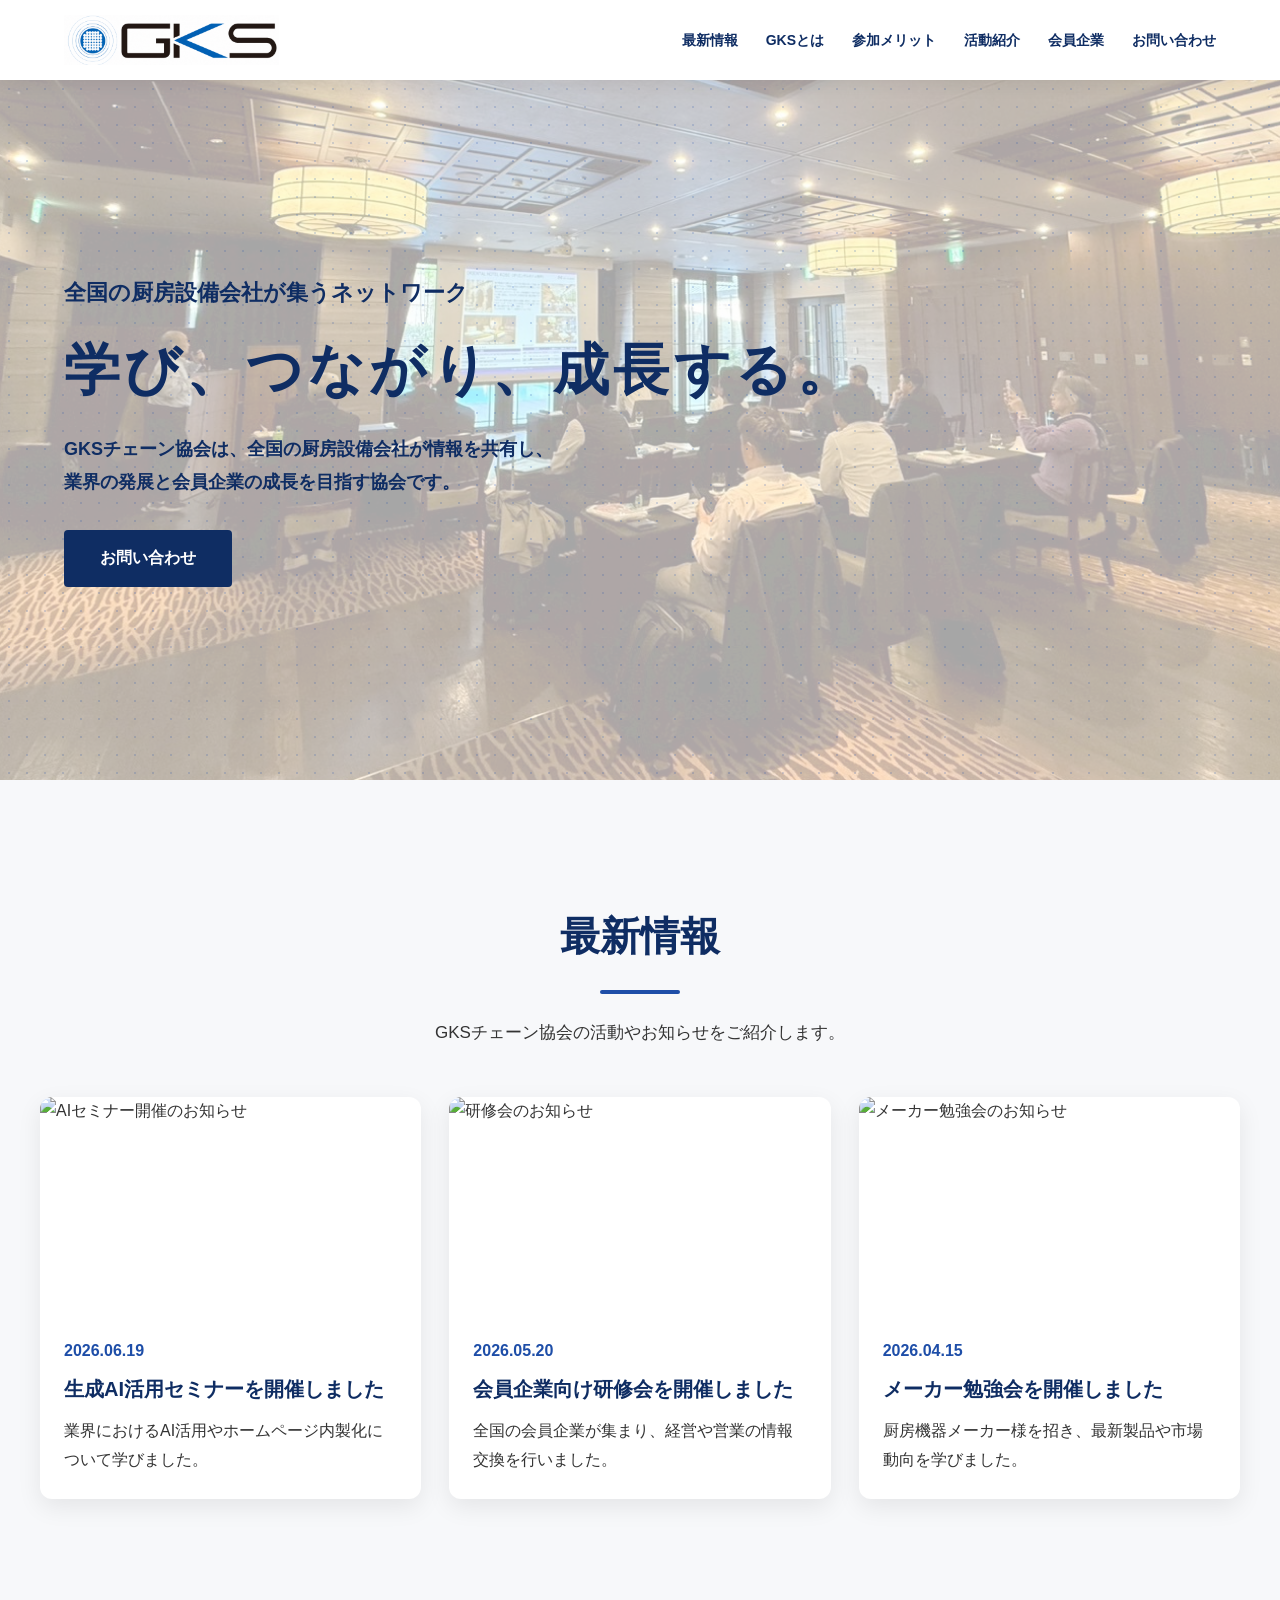
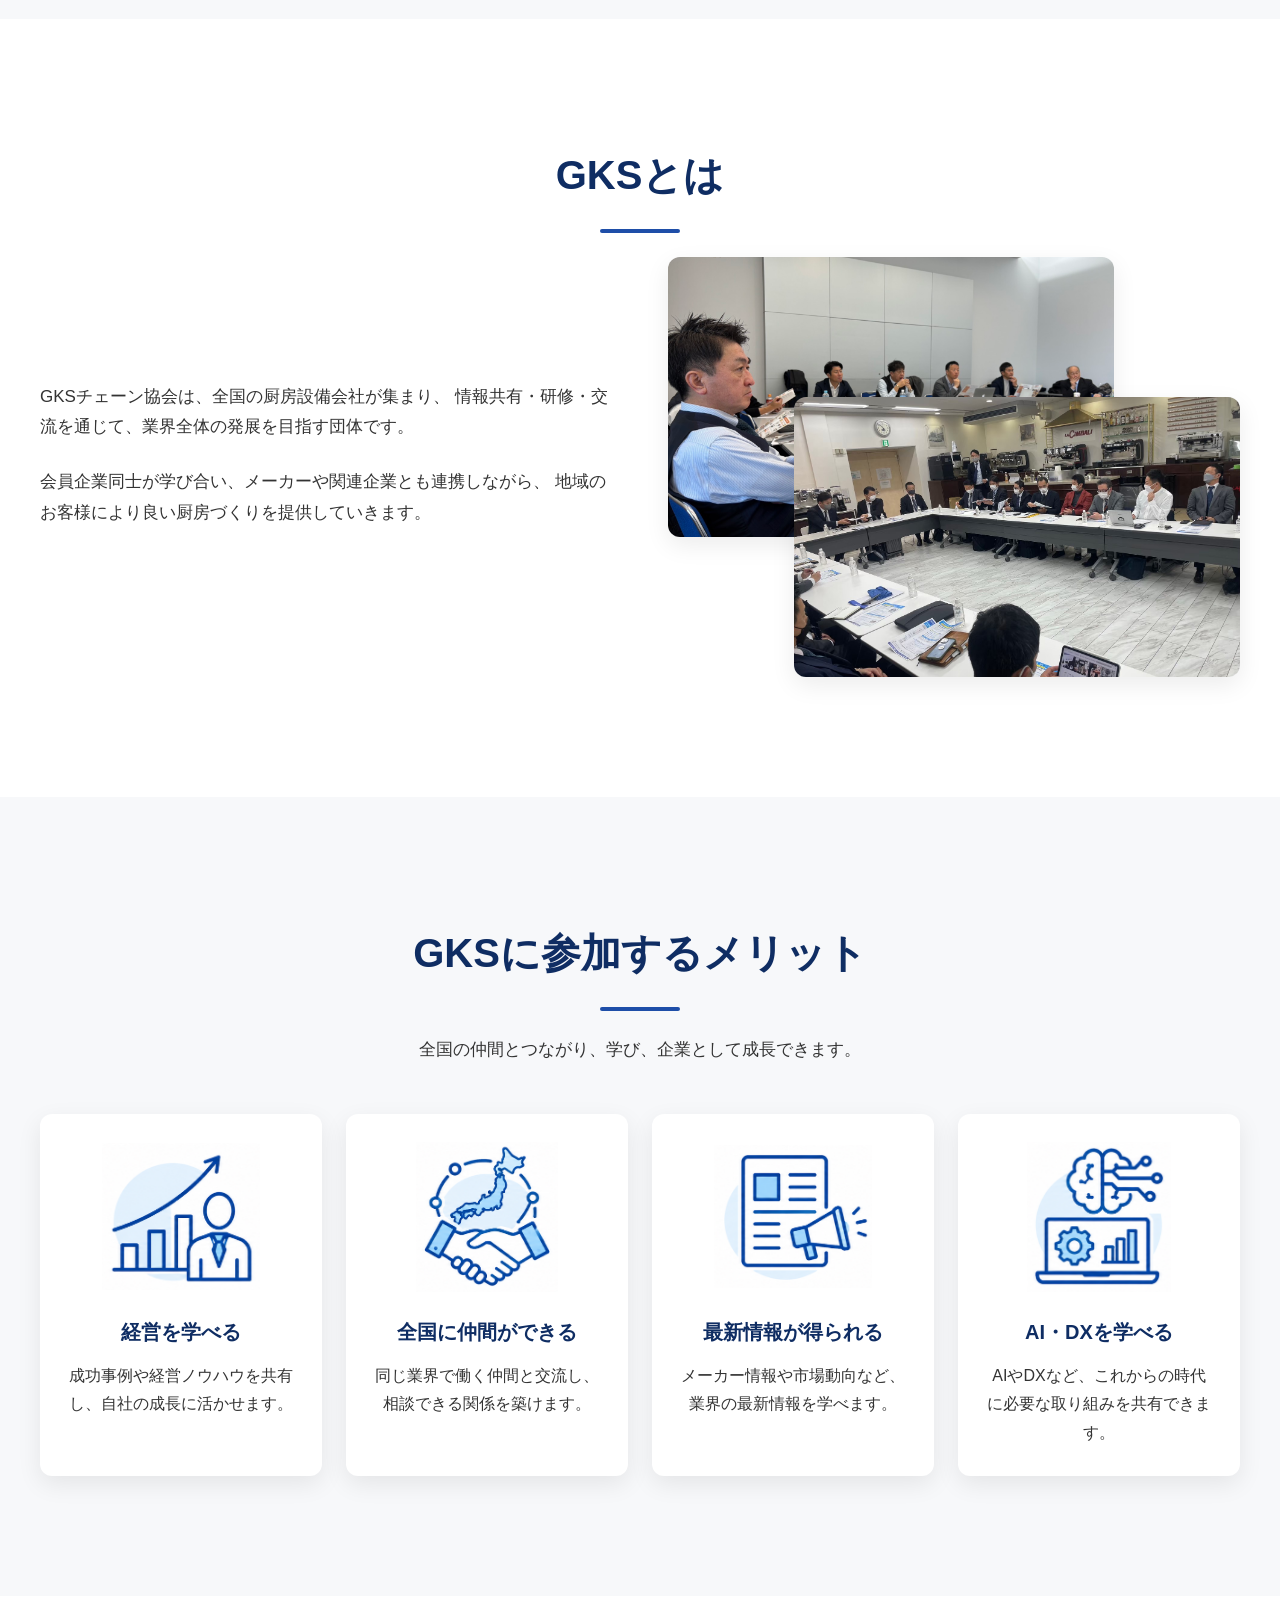
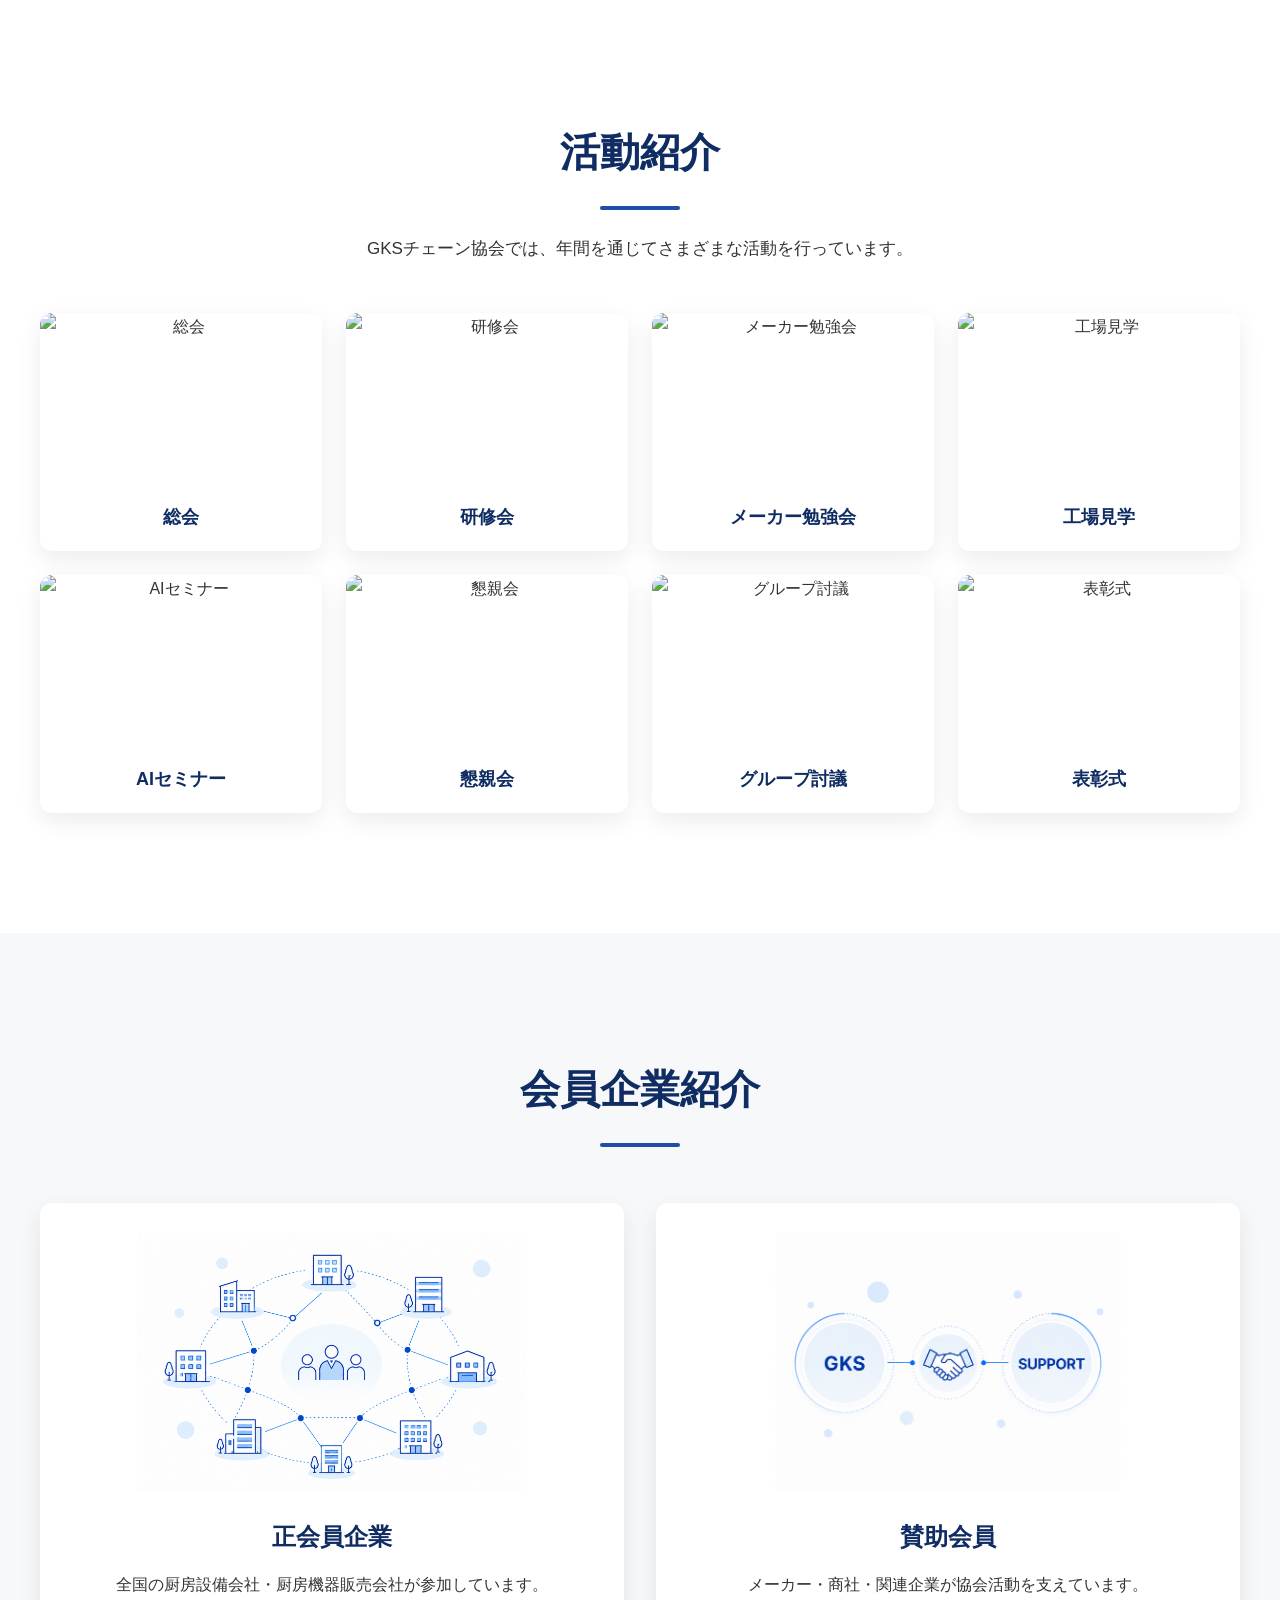
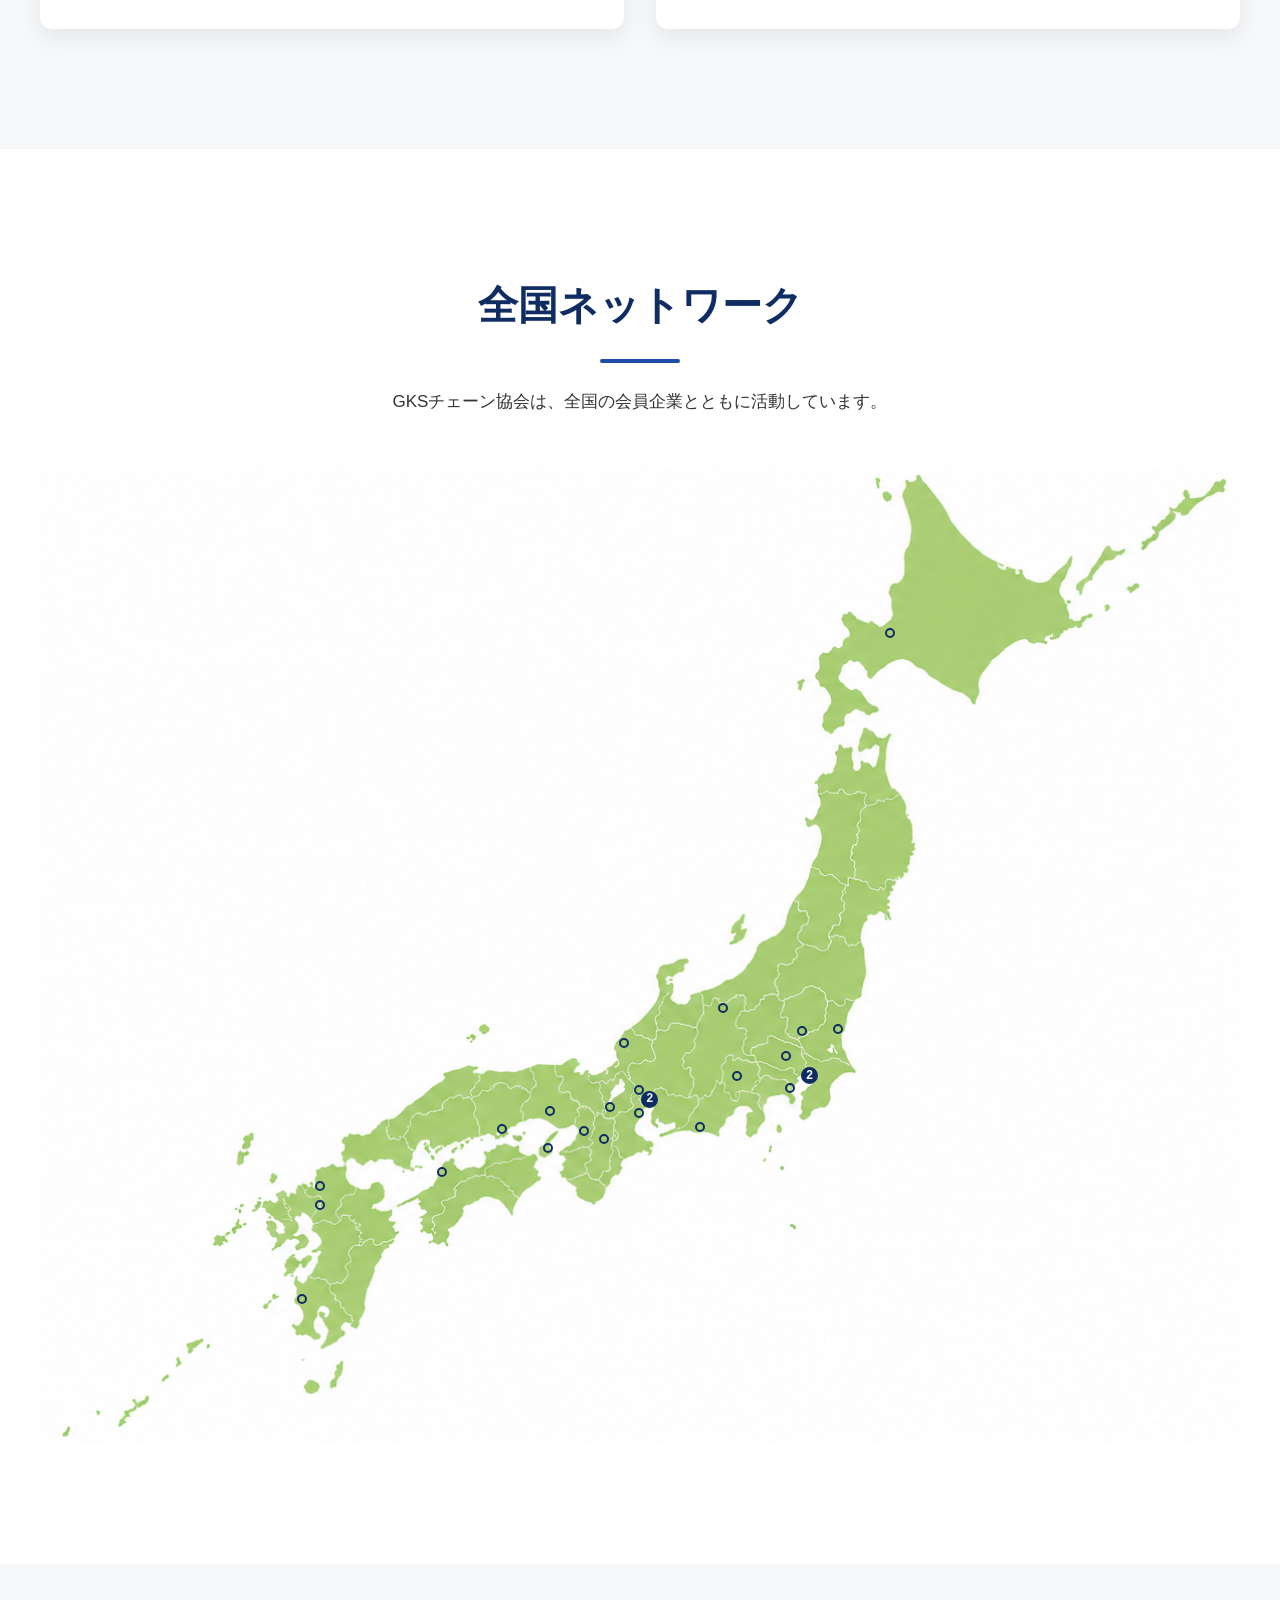
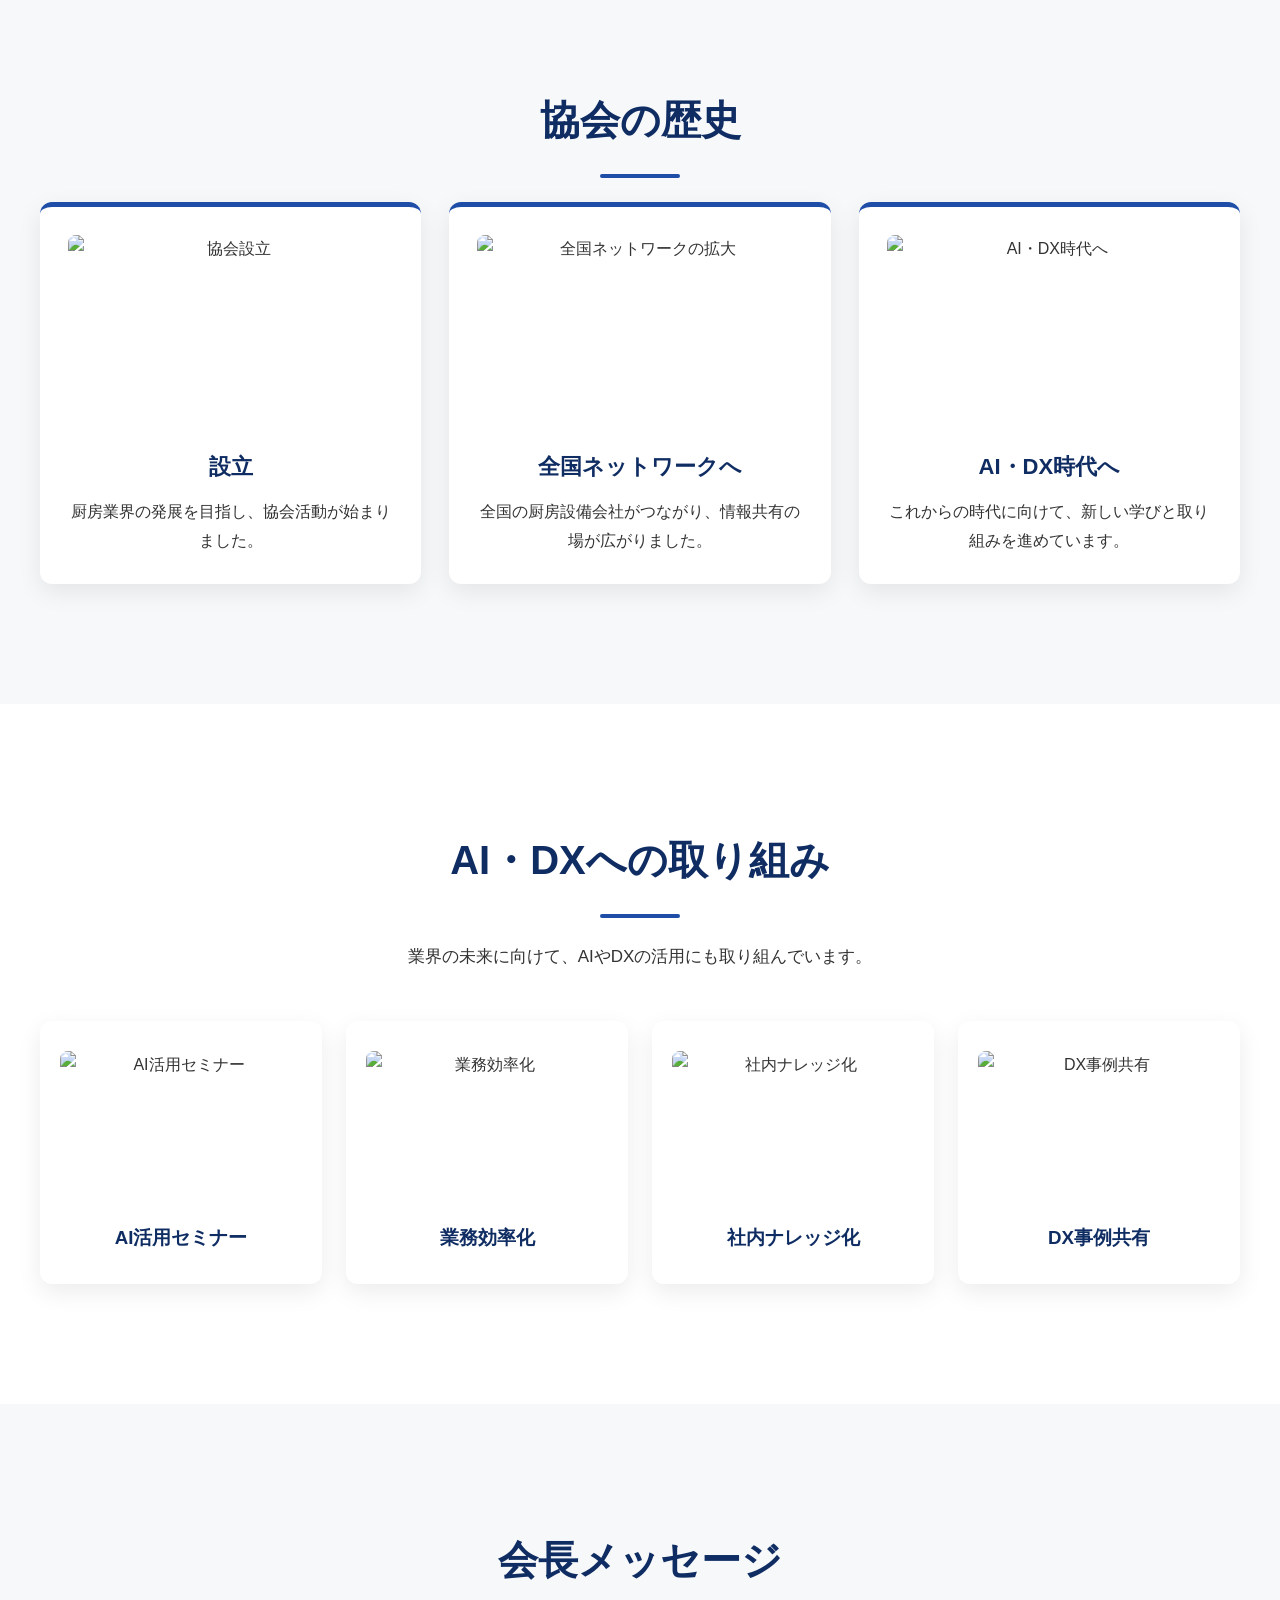
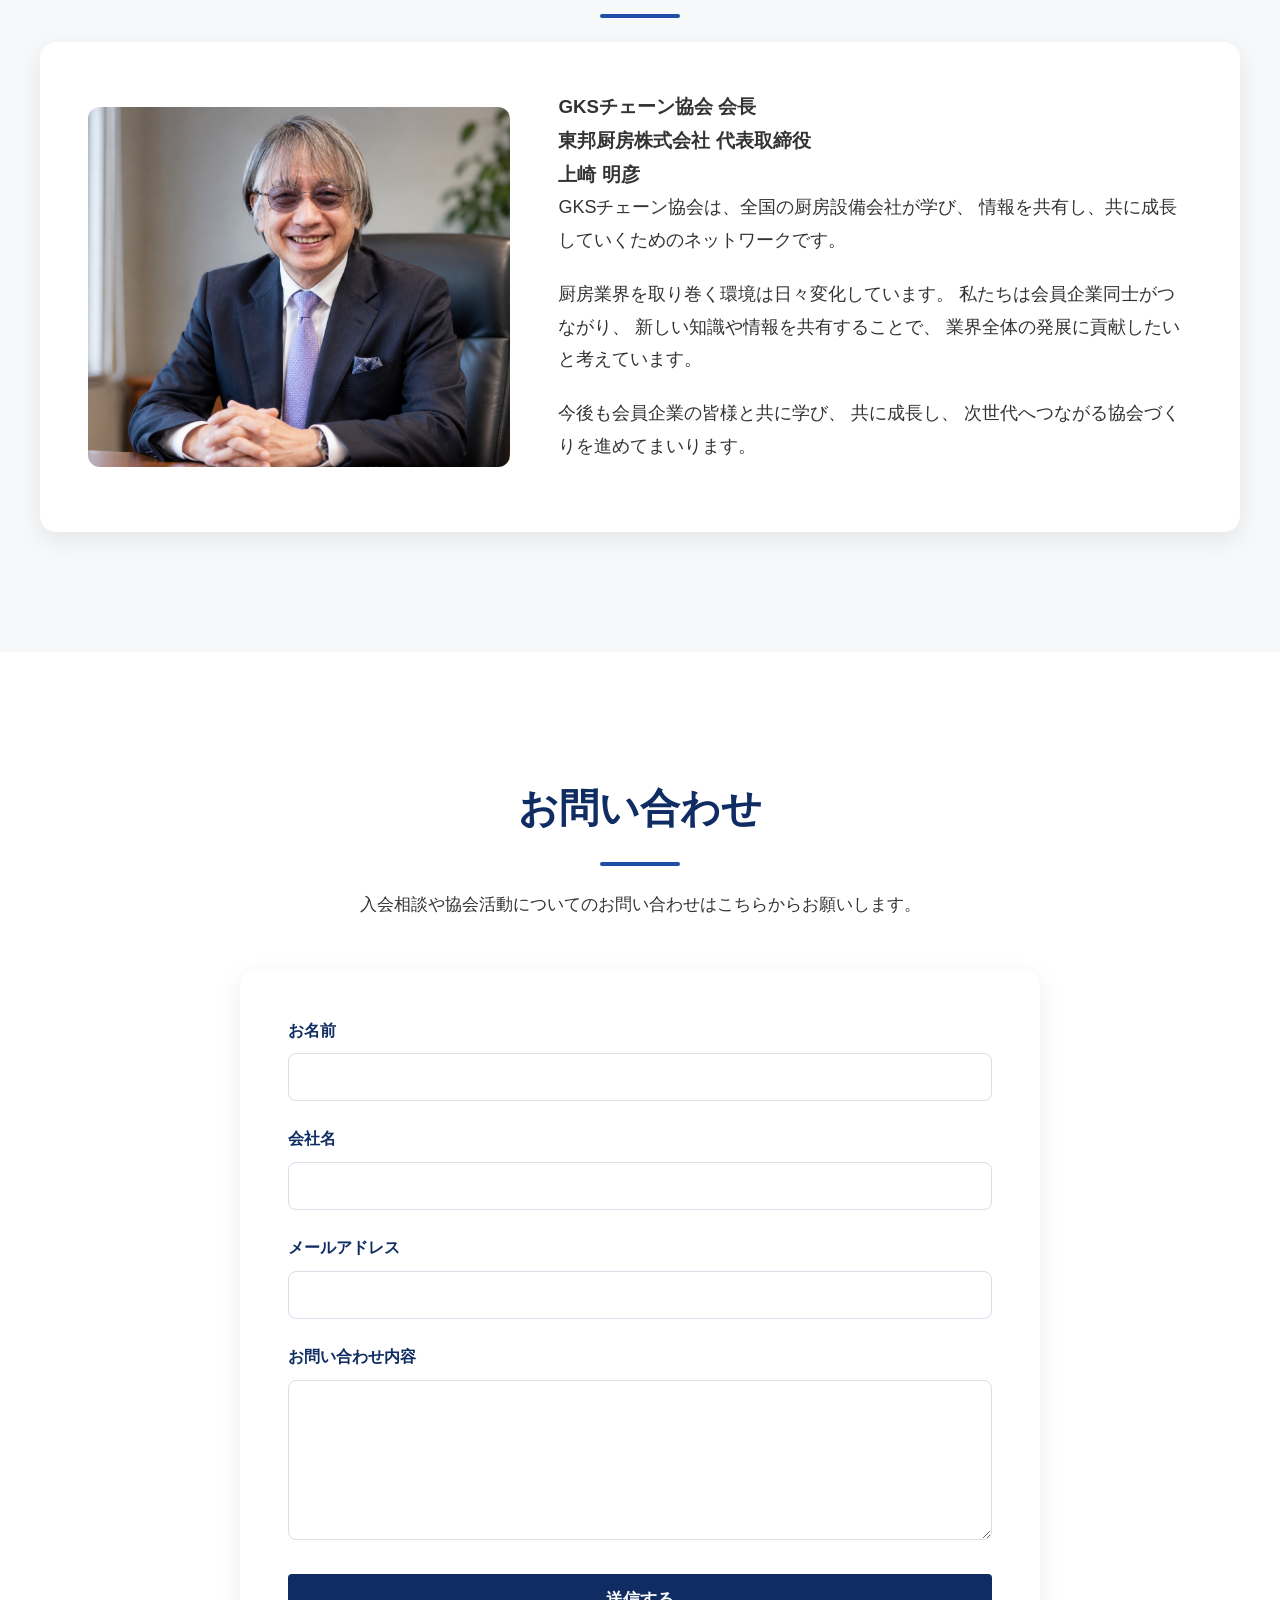
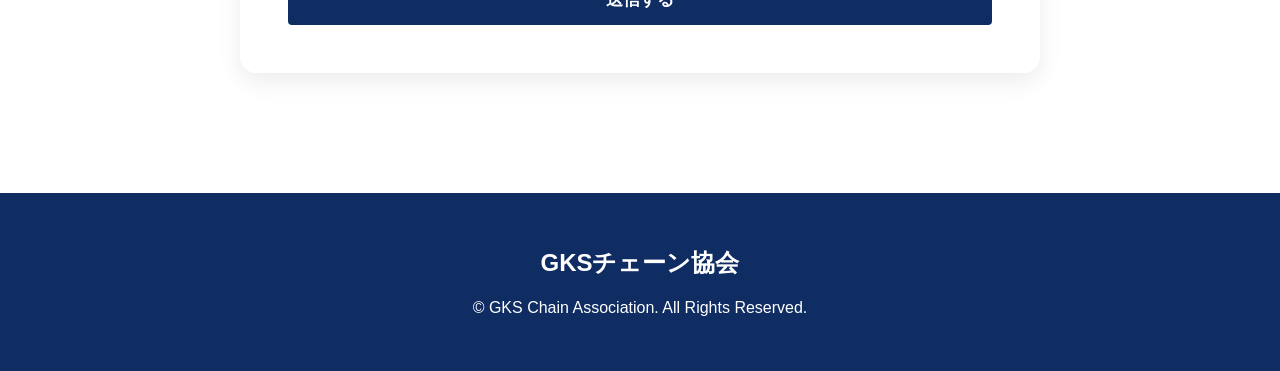
==== commit 6753db5f: "Update print statement from 'Hello' to 'Goodbye'" ====
--- a/index.html
+++ b/index.html
@@ -523,7 +523,7 @@
 
   <div class="map-point riseup">
 
-    <button class="dot"></button>
+     <span class="dot"></span>
 
     <div class="tooltip">
 
--- a/css/map.css
+++ b/css/map.css
@@ -26,8 +26,8 @@
 }
 
 .dot{
-    width:12px;
-    height:12px;
+    width:15px;
+    height:15px;
 
     background:#0F2D63;
 
@@ -55,8 +55,8 @@
 
 .dot.multi{
 
-    width:14px;
-    height:14px;
+    width:15px;
+    height:15px;
 
     display:flex;
     justify-content:center;
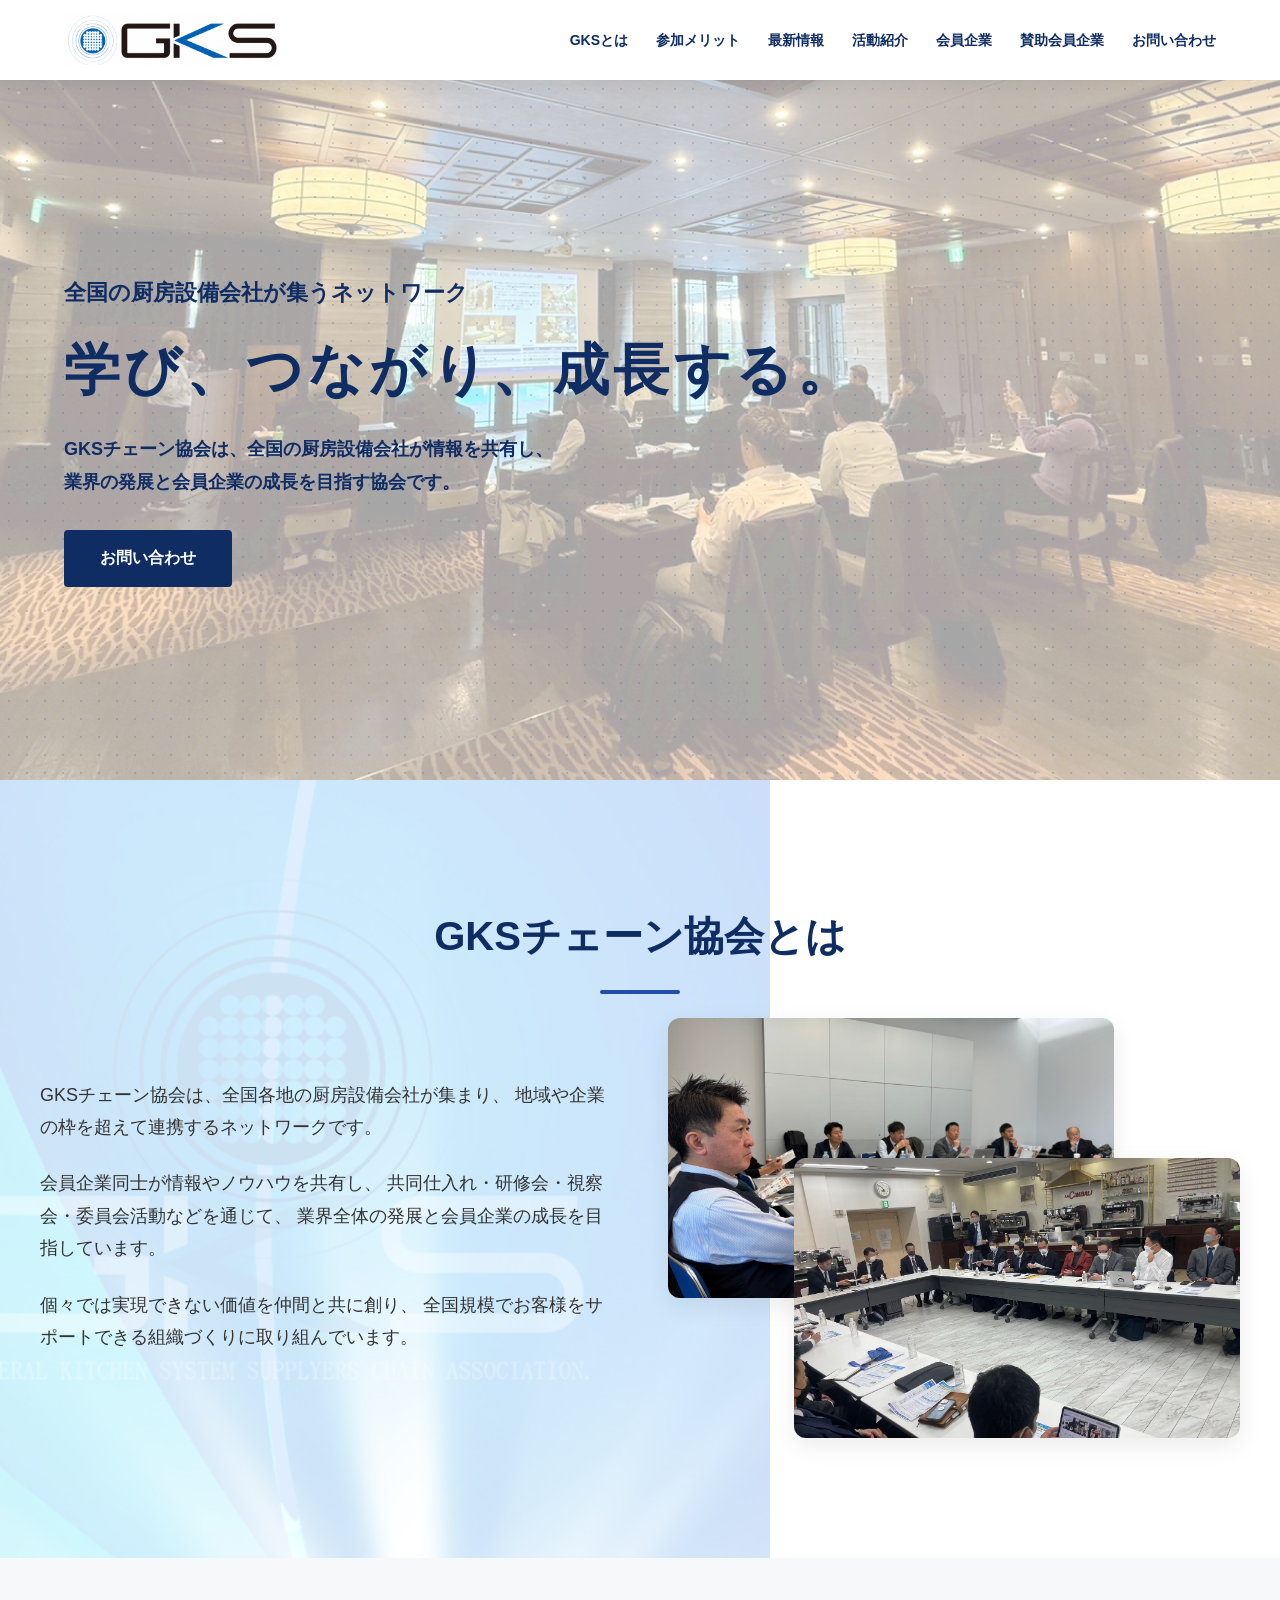
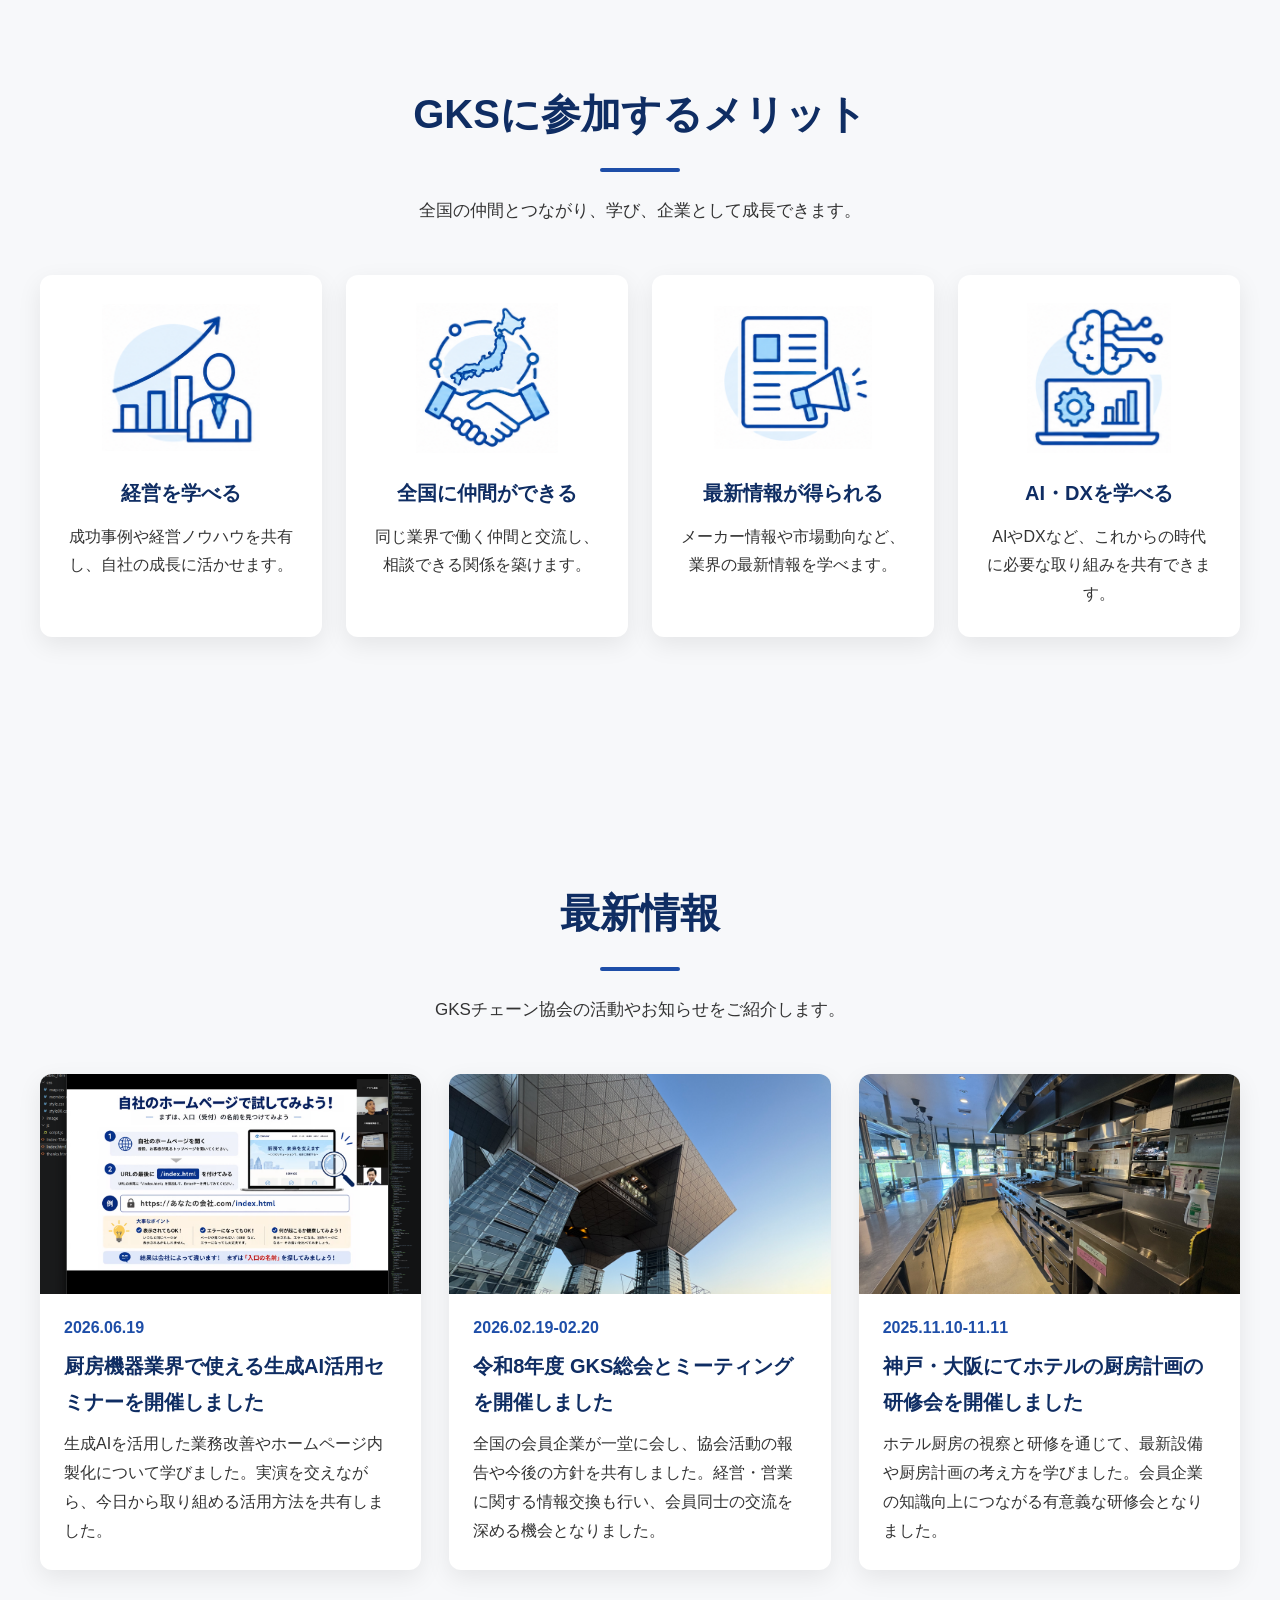
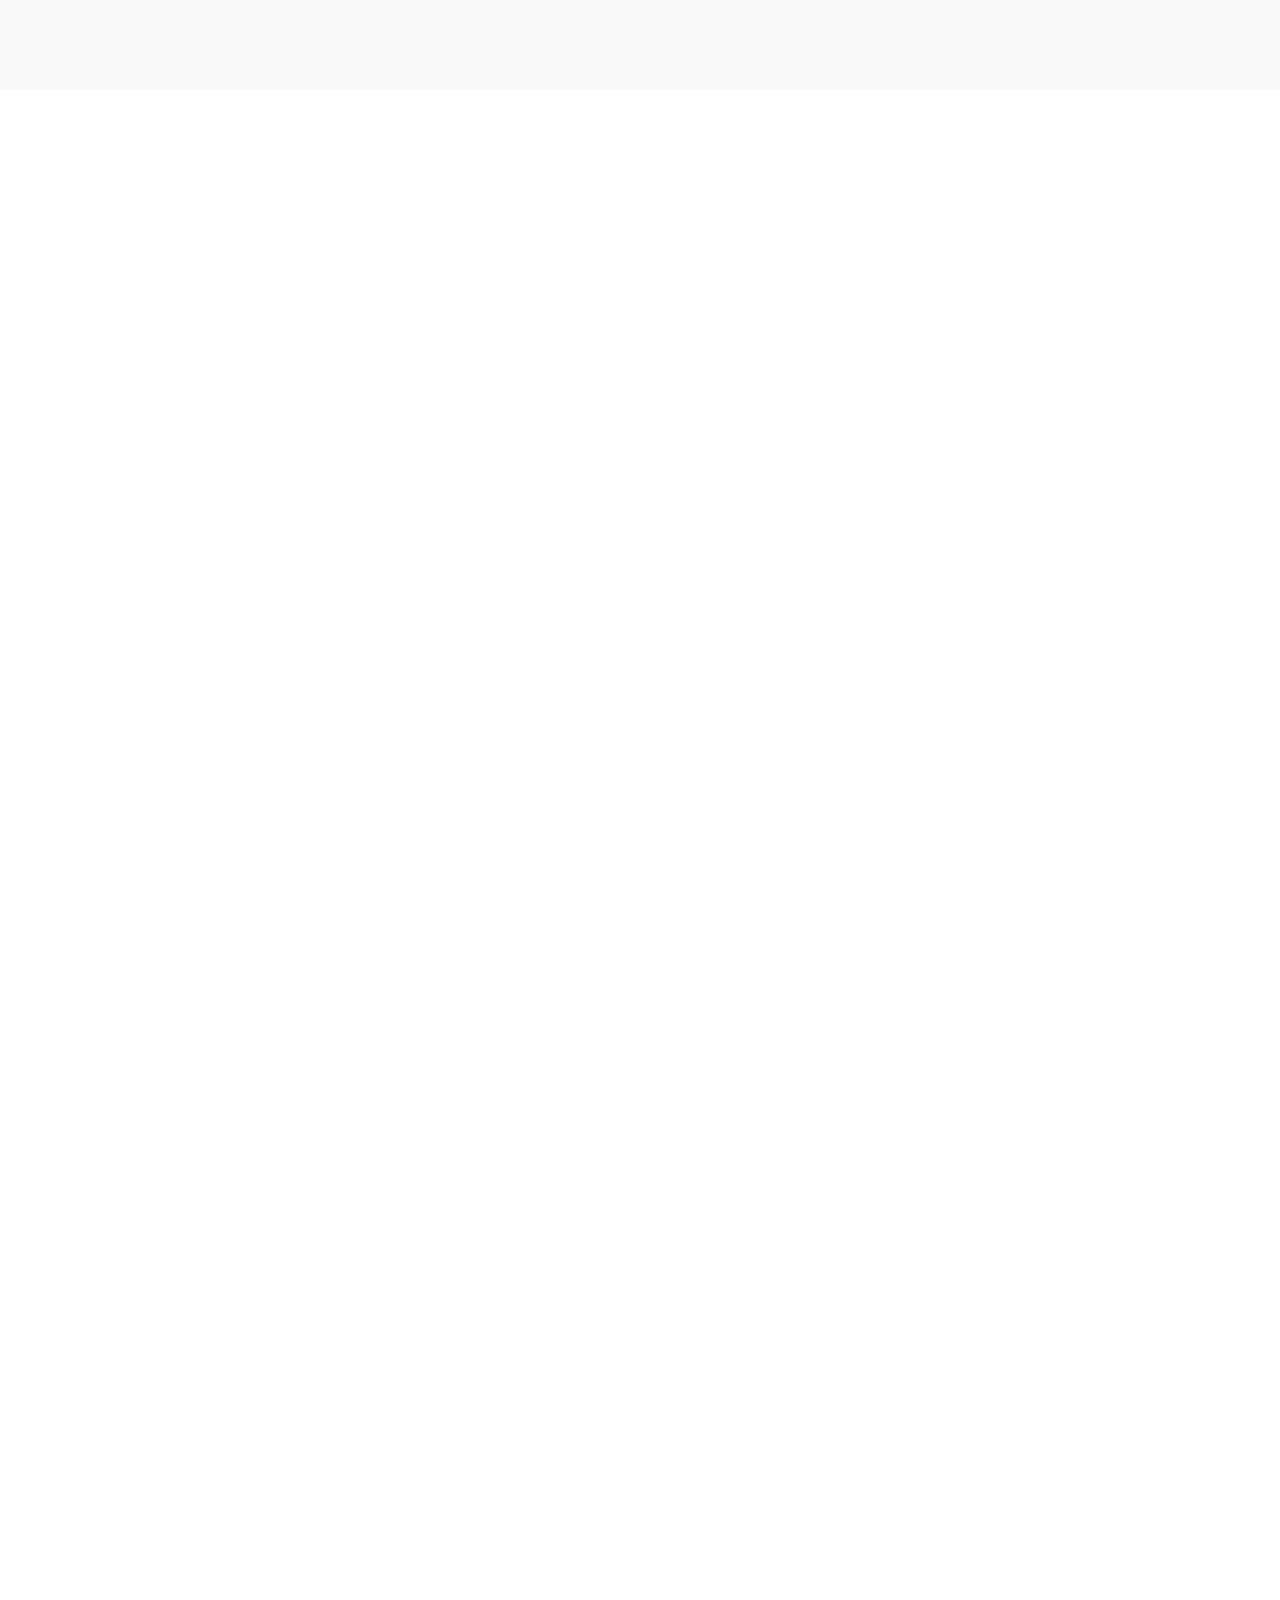
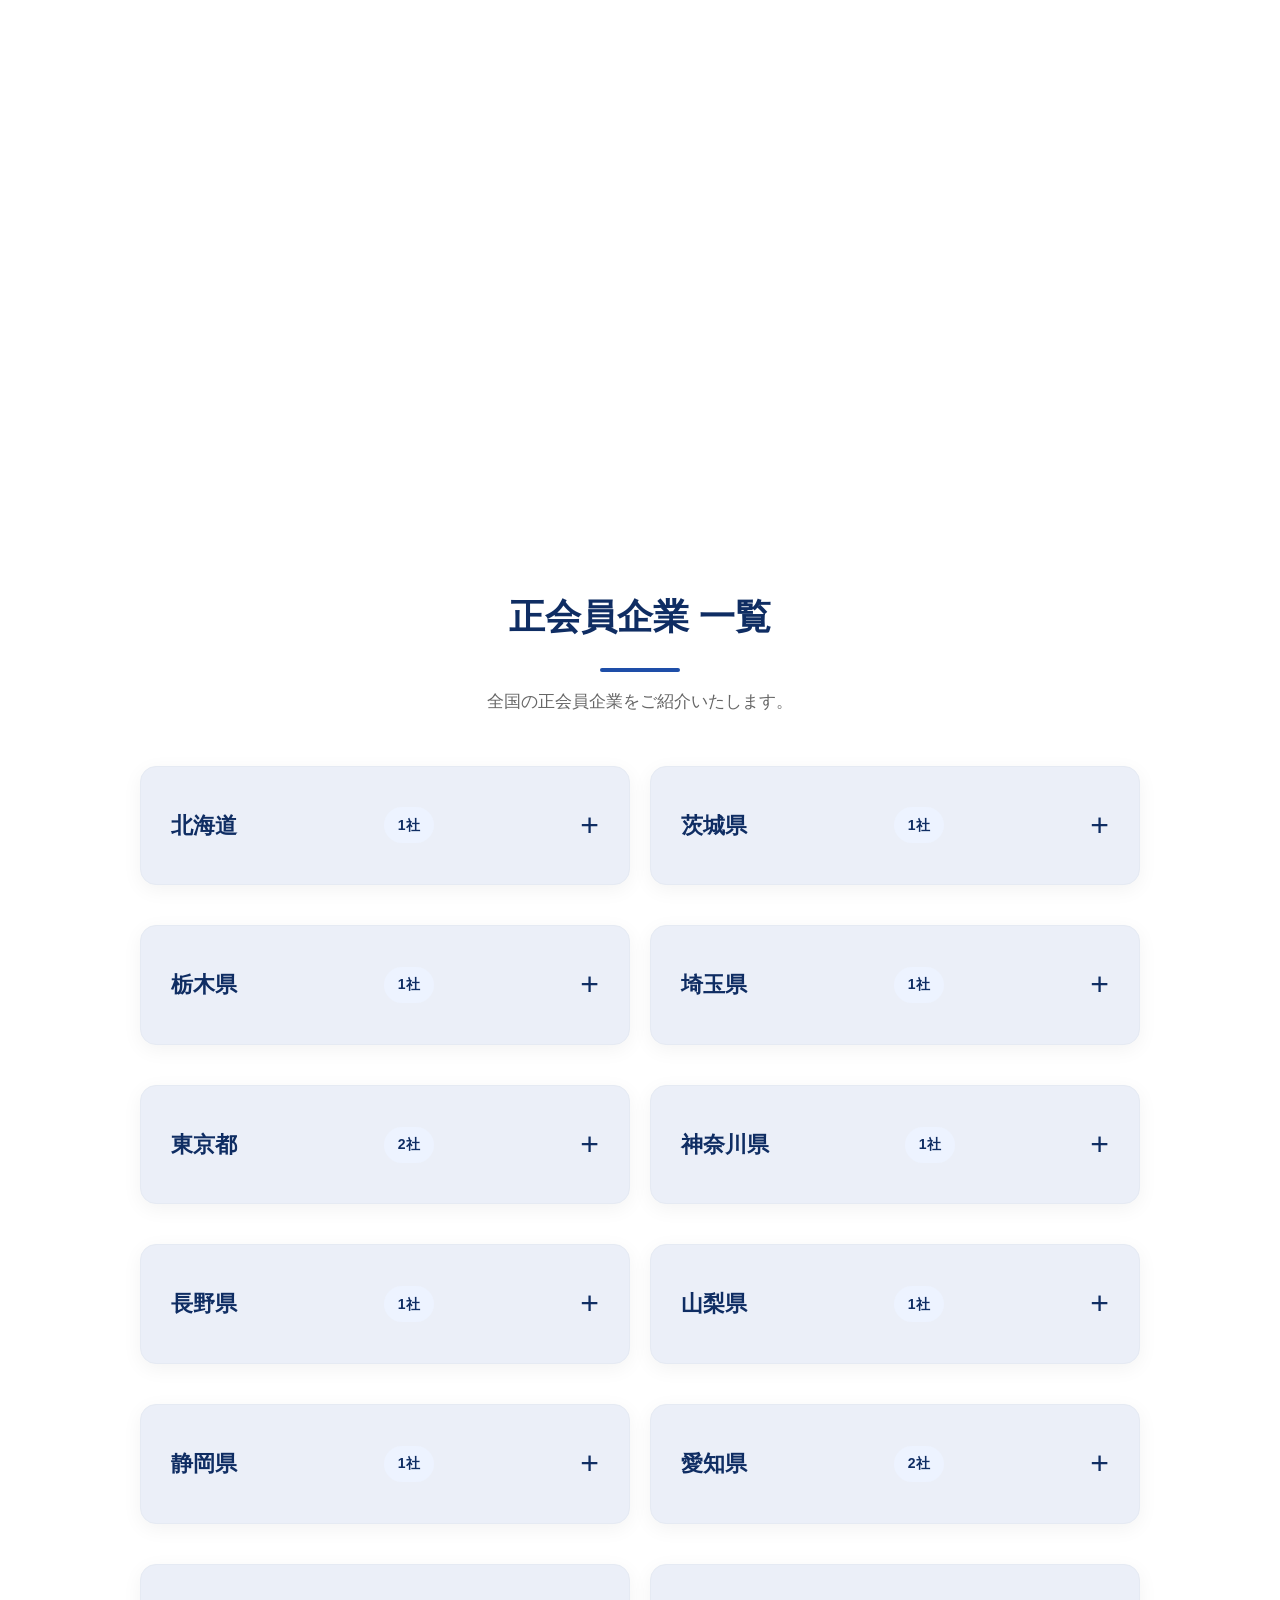
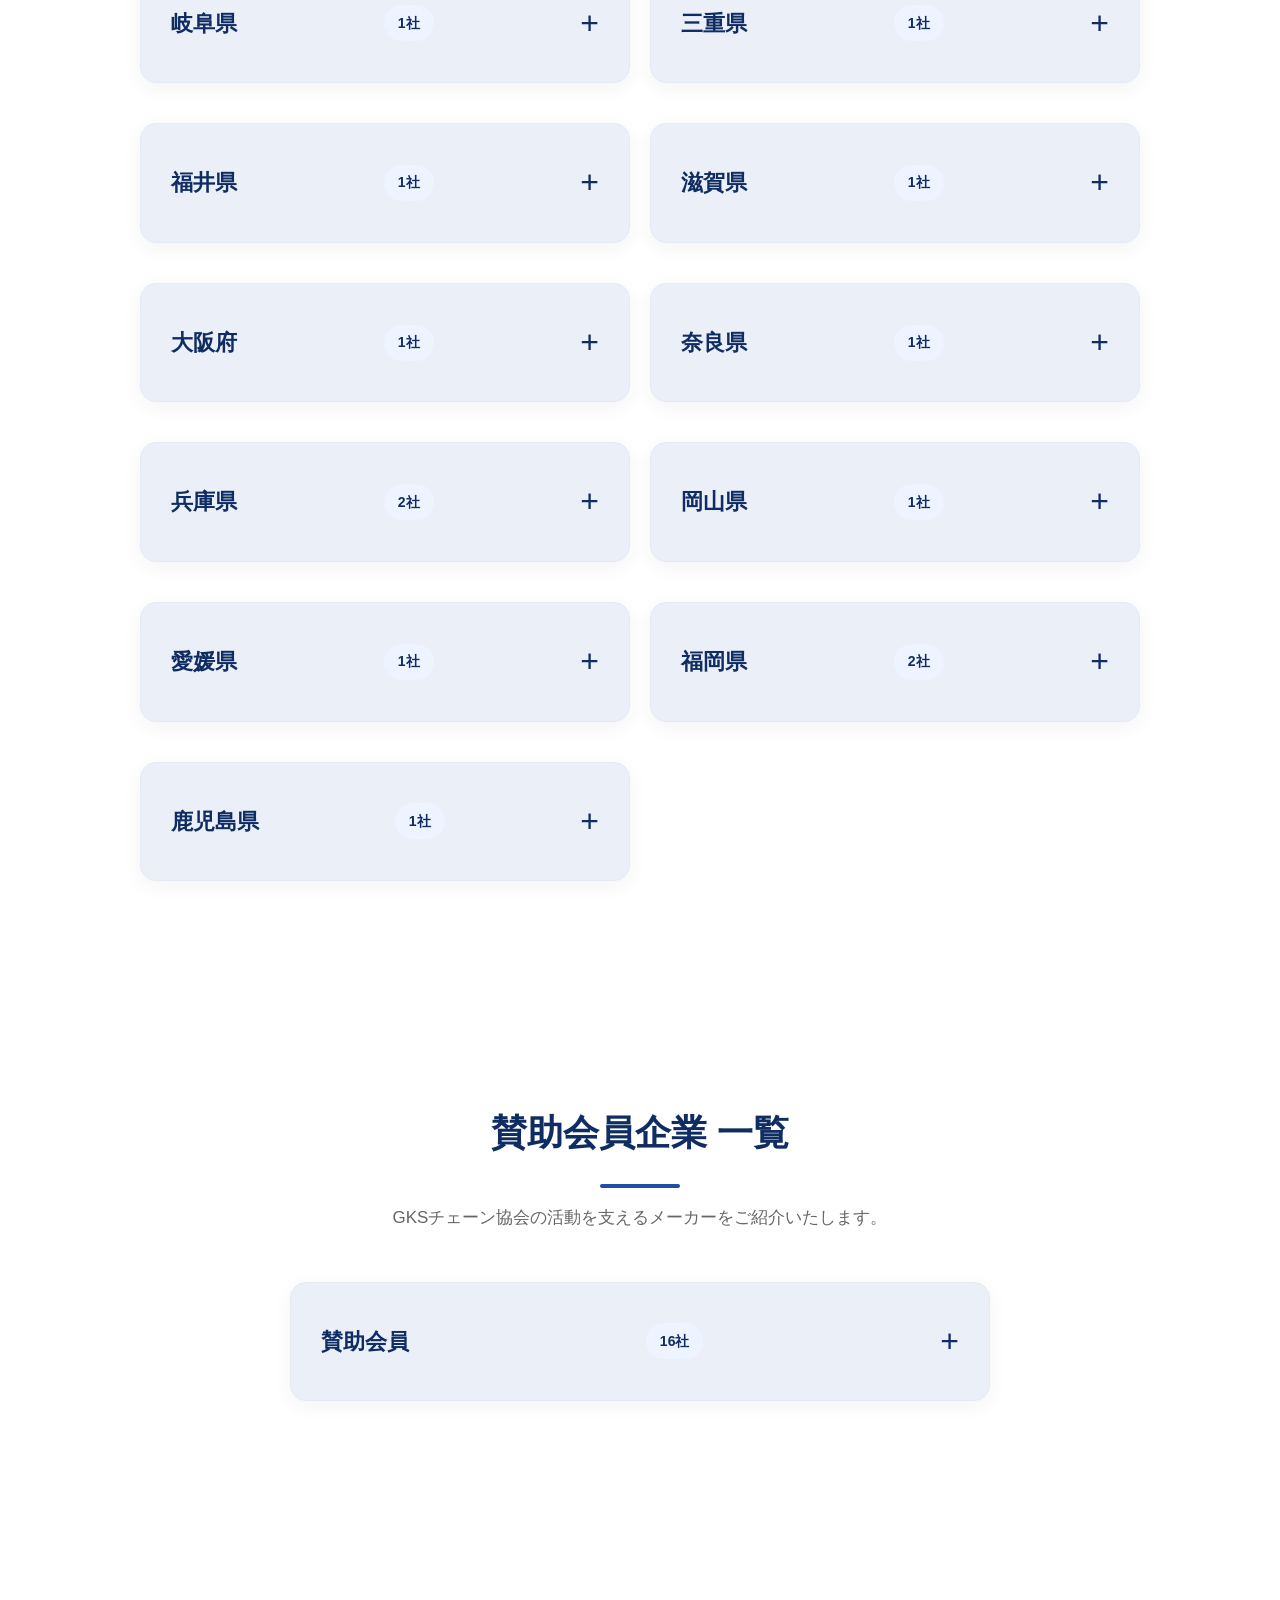
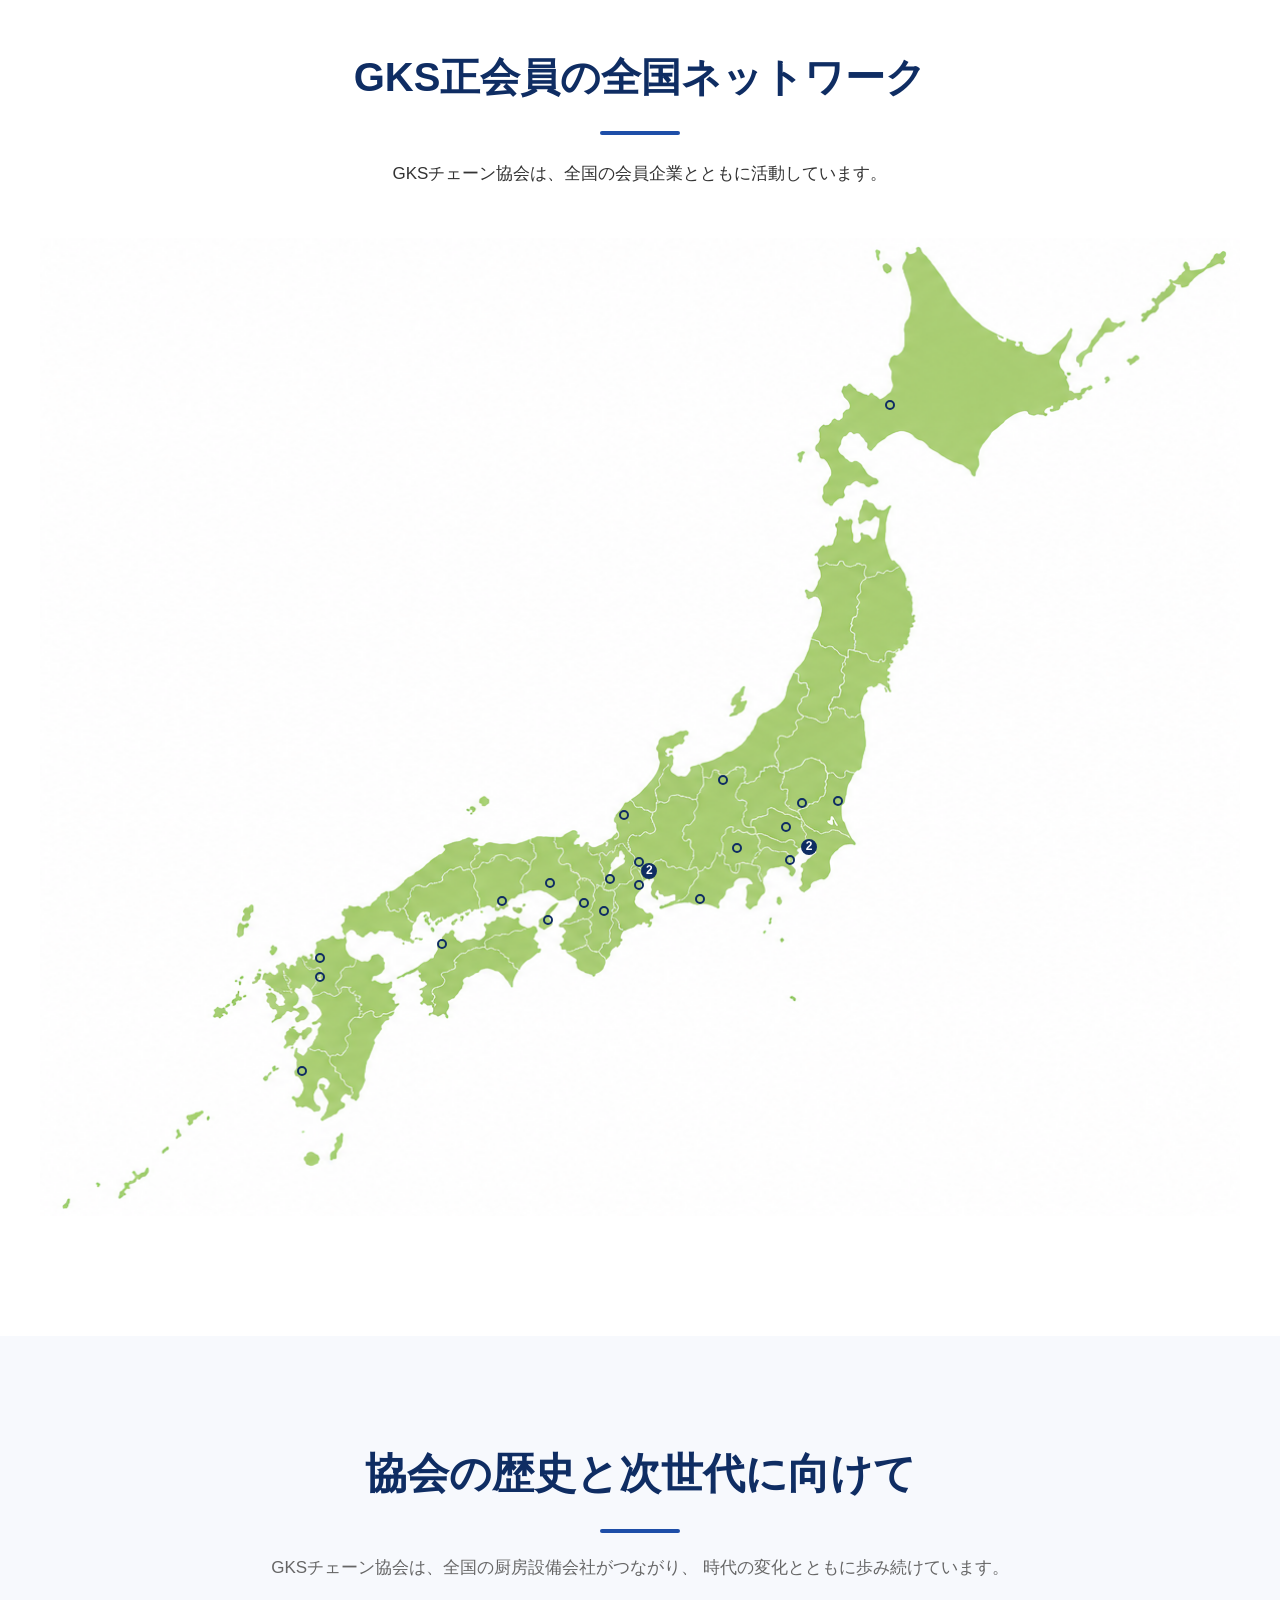
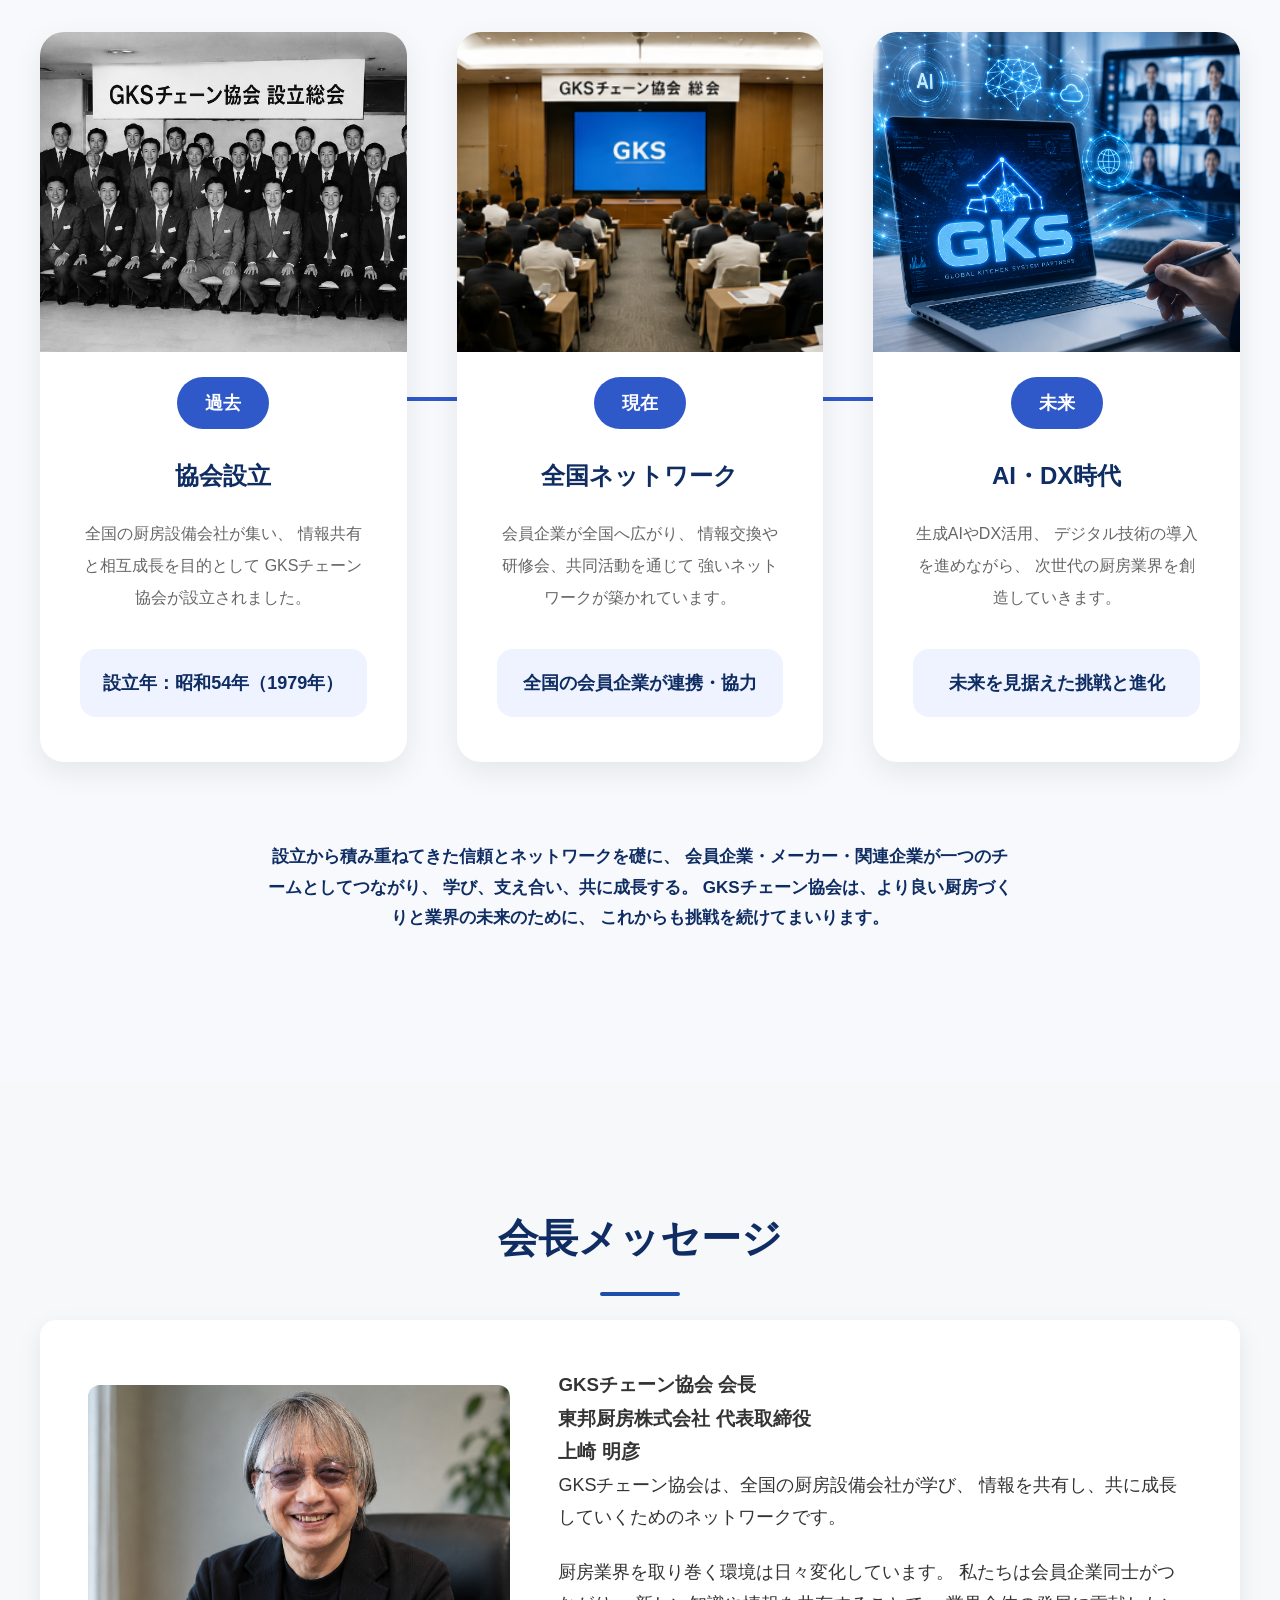
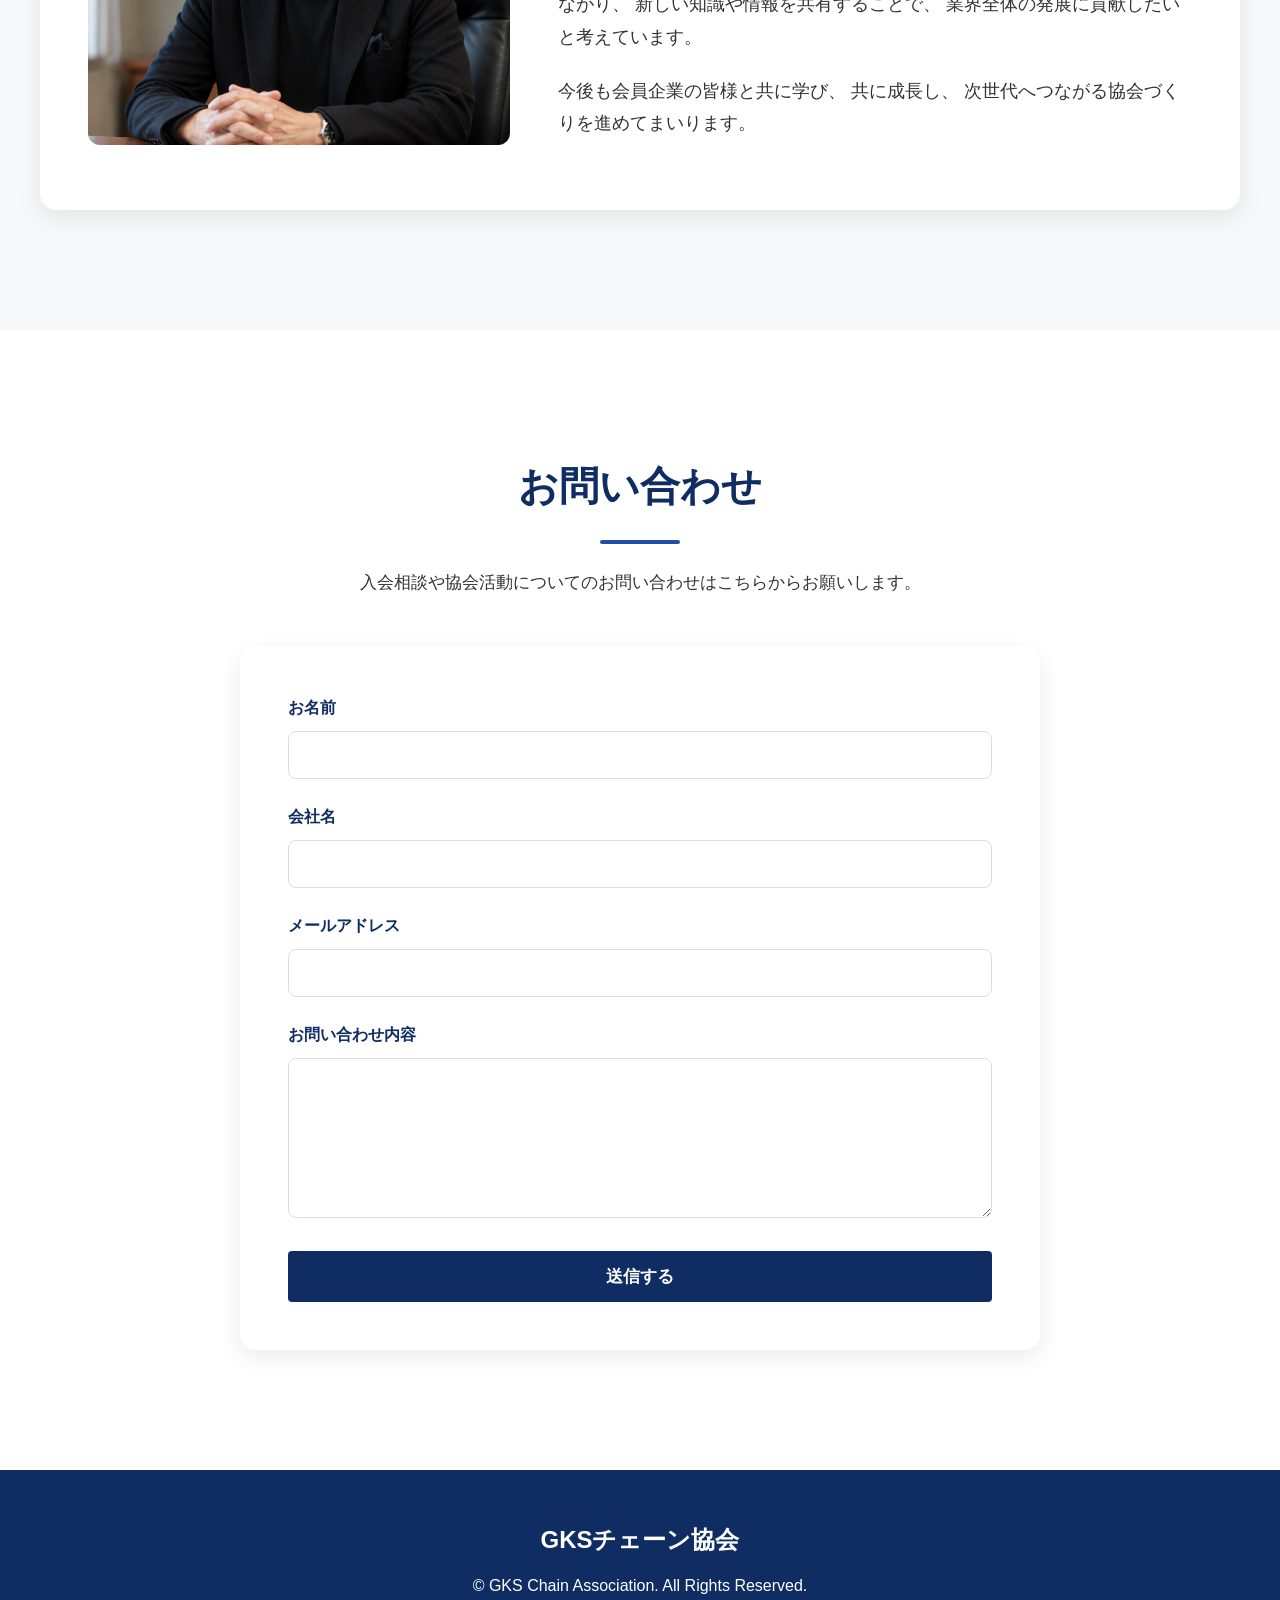
==== commit 831237e0: "Add files via upload" ====
--- a/index.html
+++ b/index.html
@@ -1,36 +1,40 @@
 <!DOCTYPE html>
 <html lang="ja">
+
 <head>
   <meta charset="UTF-8">
   <meta name="viewport" content="width=device-width, initial-scale=1.0">
   <title>GKSチェーン協会</title>
   <link rel="stylesheet" href="css/style.css">
   <link rel="stylesheet" href="css/map.css">
+  <link rel="stylesheet" href="css/member.css">
 </head>
+
 <body>
 
   <!-- ヘッダー -->
   <header class="site-header">
     <div class="header-inner">
-<h1 class="logo">
-    <a href="#fv">
-        <img src="image/logo/logo.png" alt="GKSチェーン協会">
-    </a>
-</h1>
-
-<button class="hamburger">
-  <span></span>
-  <span></span>
-  <span></span>
-</button>
+      <h1 class="logo">
+        <a href="#fv">
+          <img src="image/logo/logo.png" alt="GKSチェーン協会">
+        </a>
+      </h1>
+
+      <button class="hamburger">
+        <span></span>
+        <span></span>
+        <span></span>
+      </button>
 
       <nav class="global-nav">
         <ul>
-          <li><a href="#news">最新情報</a></li>
           <li><a href="#about">GKSとは</a></li>
           <li><a href="#merit">参加メリット</a></li>
+          <li><a href="#news">最新情報</a></li>
           <li><a href="#activity">活動紹介</a></li>
-          <li><a href="#member">会員企業</a></li>
+          <li><a href="#member-list">会員企業</a></li>
+          <li><a href="#support-member">賛助会員企業</a></li>
           <li><a href="#contact">お問い合わせ</a></li>
         </ul>
       </nav>
@@ -56,61 +60,47 @@
     </div>
   </section>
 
-  <!-- 最新情報 -->
-  <section id="news" class="news fadein">
-    <div class="section-inner">
-      <h2>最新情報</h2>
-      <p>GKSチェーン協会の活動やお知らせをご紹介します。</p>
-
-      <div class="news-list">
-        <article class="news-item">
-          <img src="image/news/news01.jpg" alt="AIセミナー開催のお知らせ">
-          <time datetime="2026-06-19">2026.06.19</time>
-          <h3>生成AI活用セミナーを開催しました</h3>
-          <p>業界におけるAI活用やホームページ内製化について学びました。</p>
-        </article>
-
-        <article class="news-item">
-          <img src="image/news/news02.jpg" alt="研修会のお知らせ">
-          <time datetime="2026-05-20">2026.05.20</time>
-          <h3>会員企業向け研修会を開催しました</h3>
-          <p>全国の会員企業が集まり、経営や営業の情報交換を行いました。</p>
-        </article>
-
-        <article class="news-item">
-          <img src="image/news/news03.jpg" alt="メーカー勉強会のお知らせ">
-          <time datetime="2026-04-15">2026.04.15</time>
-          <h3>メーカー勉強会を開催しました</h3>
-          <p>厨房機器メーカー様を招き、最新製品や市場動向を学びました。</p>
-        </article>
-      </div>
-    </div>
-  </section>
+
 
   <!-- GKSとは -->
   <section id="about" class="about fadein">
     <div class="section-inner">
-      <h2>GKSとは</h2>
+
+      <h2>GKSチェーン協会とは</h2>
 
       <div class="about-content">
+
         <div class="about-text">
+
           <p>
-            GKSチェーン協会は、全国の厨房設備会社が集まり、
-            情報共有・研修・交流を通じて、業界全体の発展を目指す団体です。
+            GKSチェーン協会は、全国各地の厨房設備会社が集まり、
+            地域や企業の枠を超えて連携するネットワークです。
           </p>
+
           <p>
-            会員企業同士が学び合い、メーカーや関連企業とも連携しながら、
-            地域のお客様により良い厨房づくりを提供していきます。
+            会員企業同士が情報やノウハウを共有し、
+            共同仕入れ・研修会・視察会・委員会活動などを通じて、
+            業界全体の発展と会員企業の成長を目指しています。
           </p>
+
+          <p>
+            個々では実現できない価値を仲間と共に創り、
+            全国規模でお客様をサポートできる組織づくりに取り組んでいます。
+          </p>
+
         </div>
 
         <div class="about-images">
-          <img src="image/about/about01.jpg" alt="GKSチェーン協会の集合イメージ">
-          <img src="image/about/about02.jpg" alt="会員企業が情報交換する様子">
-        </div>
+          <img src="image/about/about01.jpg" alt="GKSチェーン協会の集合写真">
+          <img src="image/about/about02.jpg" alt="GKS会員企業の交流会">
+        </div>
+
       </div>
+
     </div>
   </section>
+
+
 
   <!-- 参加メリット -->
   <section id="merit" class="merit fadein">
@@ -146,6 +136,40 @@
     </div>
   </section>
 
+
+  <!-- 最新情報 -->
+  <section id="news" class="news fadein">
+    <div class="section-inner">
+      <h2>最新情報</h2>
+      <p>GKSチェーン協会の活動やお知らせをご紹介します。</p>
+
+      <div class="news-list">
+        <article class="news-item">
+          <img src="image/news/news01.png" alt="AIセミナー開催のお知らせ">
+          <time datetime="2026-06-19">2026.06.19</time>
+          <h3>厨房機器業界で使える生成AI活用セミナーを開催しました</h3>
+          <p>生成AIを活用した業務改善やホームページ内製化について学びました。実演を交えながら、今日から取り組める活用方法を共有しました。</p>
+        </article>
+
+        <article class="news-item">
+          <img src="image/news/news02.jpg" alt="総会・ミーティング">
+          <time datetime="2026-02-20">2026.02.19-02.20</time>
+          <h3>令和8年度 GKS総会とミーティングを開催しました</h3>
+          <p>全国の会員企業が一堂に会し、協会活動の報告や今後の方針を共有しました。経営・営業に関する情報交換も行い、会員同士の交流を深める機会となりました。</p>
+        </article>
+
+        <article class="news-item">
+          <img src="image/news/news03.jpg" alt="ホテルの厨房計画の研修会">
+          <time datetime="2025-11-11">2025.11.10-11.11</time>
+          <h3>神戸・大阪にてホテルの厨房計画の研修会を開催しました</h3>
+          <p>ホテル厨房の視察と研修を通じて、最新設備や厨房計画の考え方を学びました。会員企業の知識向上につながる有意義な研修会となりました。</p>
+        </article>
+      </div>
+    </div>
+  </section>
+
+
+
   <!-- 活動紹介 -->
   <section id="activity" class="activity fadein">
     <div class="section-inner">
@@ -153,593 +177,1522 @@
       <p>GKSチェーン協会では、年間を通じてさまざまな活動を行っています。</p>
 
       <div class="activity-list">
-        <article><img src="image/activity/activity01.jpg" alt="総会"><h3>総会</h3></article>
-        <article><img src="image/activity/activity02.jpg" alt="研修会"><h3>研修会</h3></article>
-        <article><img src="image/activity/activity03.jpg" alt="メーカー勉強会"><h3>メーカー勉強会</h3></article>
-        <article><img src="image/activity/activity04.jpg" alt="工場見学"><h3>工場見学</h3></article>
-        <article><img src="image/activity/activity05.jpg" alt="AIセミナー"><h3>AIセミナー</h3></article>
-        <article><img src="image/activity/activity06.jpg" alt="懇親会"><h3>懇親会</h3></article>
-        <article><img src="image/activity/activity07.jpg" alt="グループ討議"><h3>グループ討議</h3></article>
-        <article><img src="image/activity/activity08.jpg" alt="表彰式"><h3>表彰式</h3></article>
-      </div>
-    </div>
-  </section>
-
-  <!-- 会員企業 -->
-  <section id="member" class="member fadein">
-    <div class="section-inner">
-      <h2>会員企業紹介</h2>
-
-      <div class="member-block">
-        <img src="image/member/member01.png" alt="全国の正会員企業">
-        <h3>正会員企業</h3>
-        <p>全国の厨房設備会社・厨房機器販売会社が参加しています。</p>
-      </div>
-
-      <div class="member-block">
-        <img src="image/member/supporter01.png" alt="賛助会員企業">
-        <h3>賛助会員</h3>
-        <p>メーカー・商社・関連企業が協会活動を支えています。</p>
-      </div>
-    </div>
-  </section>
-
-<!-- 全国ネットワークマップ -->
-<section id="map" class="map fadein">
-  <div class="section-inner">
-
-    <h2>全国ネットワーク</h2>
-
-    <p>
-      GKSチェーン協会は、全国の会員企業とともに活動しています。
-    </p>
-
-<div class="japan-map">
-
-  <img src="image/map/map01.png" alt="全国ネットワークマップ">
-
-
-
-
-
-
-
-  <div class="map-point oohashi">
-
-    <span class="dot"></span>
-
-    <div class="tooltip">
-
-      <strong>株式会社 大橋冷機</strong><br>
-      北海道<br>
-
-      <a href="https://chubousenka.com/" target="_blank">
-        WEBサイトへ
-      </a>
-
-    </div>
-
-  </div>
-
-
-
-
-  <div class="map-point toho">
-
-    <span class="dot"></span>
-
-    <div class="tooltip">
-
-      <strong>東邦厨房 株式会社</strong><br>
-      茨城県<br>
-
-
-    </div>
-
-  </div>
-
-
-  <div class="map-point hyodo">
-
-    <span class="dot"></span>
-
-    <div class="tooltip">
-
-      <strong>株式会社 兵藤製作所</strong><br>
-      栃木県<br>
-
-      <a href="https://k-hyodo.co.jp/" target="_blank">
-        WEBサイトへ
-      </a>
-
-    </div>
-  </div>
-
-
-  <div class="map-point marubeni">
-
-    <span class="dot"></span>
-
-    <div class="tooltip">
-
-      <strong>株式会社 丸紅食器設備</strong><br>
-      埼玉県<br>
-
-      <a href="https://marubeni-ss.com/" target="_blank">
-        WEBサイトへ
-      </a>
-
-    </div>
-  </div>
-
-
-
-<div class="map-point tokyo01">
-
-  <span class="dot multi">2</span>
-
-  <div class="tooltip">
-
-    <strong>東京都</strong>
-
-    <hr>
-
-    <p>
-      NRTシステム株式会社<br>
-
-      <a href="ttps://nrt-system.co.jp/" target="_blank">
-        WEBサイトへ
-      </a>
-    </p>
-
-    <p>
-      フレックスワークス株式会社<br>
-
-      <a href="https://flex-works.co.jp/" target="_blank">
-        WEBサイトへ
-      </a>
-    </p>
-
-  </div>
-
-</div>
-
-
-
-  <div class="map-point sanei">
-
-    <span class="dot"></span>
-
-    <div class="tooltip">
-
-      <strong>株式会社 三栄コーポレーションリミテッド</strong><br>
-      神奈川県<br>
-
-      <a href="https://san-ei-ltd.co.jp/" target="_blank">
-        WEBサイトへ
-      </a>
-
-    </div>
-  </div>
-
-
-
-
-  <div class="map-point techno">
-
-    <span class="dot"></span>
-
-    <div class="tooltip">
-
-      <strong>テクノ・フードシステム株式会社</strong><br>
-      長野県<br>
-
-      <a href="https://www.technofood.co.jp/" target="_blank">
-        WEBサイトへ
-      </a>
-
-    </div>
-  </div>
-
-
-
-  <div class="map-point torei">
-
-    <span class="dot"></span>
-
-    <div class="tooltip">
-
-      <strong>株式会社 トーレイ</strong><br>
-      山梨県<br>
-
-      <a href="http://www.to-rei.co.jp/" target="_blank">
-        WEBサイトへ
-      </a>
-
-    </div>
-  </div>
-
-
-
-  <div class="map-point maruzen">
-
-    <span class="dot"></span>
-
-    <div class="tooltip">
-
-      <strong>マルゼン厨機株式会社</strong><br>
-      静岡県<br>
-
-      <a href="http://www.maruzen-chuki.co.jp/" target="_blank">
-        WEBサイトへ
-      </a>
-
-    </div>
-  </div>
-
-
-
-<div class="map-point aichi">
-
-  <span class="dot multi">2</span>
-
-  <div class="tooltip">
-
-    <strong>愛知県</strong>
-
-    <hr>
-
-    <p>
-      三岳工業株式会社<br>
-
-      <a href="https://www.mitakekogyo.co.jp/" target="_blank">
-        WEBサイトへ
-      </a>
-    </p>
-
-    <p>
-      アルコ株式会社<br>
-
-      <a href="https://www.fbc-arco.co.jp/" target="_blank">
-        WEBサイトへ
-      </a>
-    </p>
-
-  </div>
-
-</div>
-
-
-  <div class="map-point seiko">
-
-    <span class="dot"></span>
-
-    <div class="tooltip">
-
-      <strong>株式会社 セイコー</strong><br>
-      岐阜県<br>
-
-      <a href="http://www.seikoh.info/" target="_blank">
-        WEBサイトへ
-      </a>
-
-    </div>
-
-  </div>
-
-
-  <div class="map-point suzukan">
-
-    <span class="dot"></span>
-
-    <div class="tooltip">
-
-      <strong>スズカン株式会社</strong><br>
-      三重県<br>
-
-      <a href="https://suzukan.co.jp/" target="_blank">
-        WEBサイトへ
-      </a>
-
-    </div>
-
-  </div>
-
-
-
-  <div class="map-point ravo">
-
-    <span class="dot"></span>
-
-    <div class="tooltip">
-
-      <strong>株式会社 ラボー</strong><br>
-      福井県<br>
-
-      <a href="https://ravo.co.jp/" target="_blank">
-        WEBサイトへ
-      </a>
-
-    </div>
-
-  </div>
-
-
-  <div class="map-point taiyo">
-
-    <span class="dot"></span>
-
-    <div class="tooltip">
-
-      <strong>大洋厨房 株式会社</strong><br>
-      滋賀県<br>
-
-      <a href="https://www.taiyocook.co.jp/" target="_blank">
-        WEBサイトへ
-      </a>
-
-    </div>
-
-  </div>
-
-
-  <div class="map-point sanwa">
-
-    <span class="dot"></span>
-
-    <div class="tooltip">
-
-      <strong>三和厨房 株式会社</strong><br>
-      大阪府<br>
-
-      <a href="https://www.sanwa-chubo.com/" target="_blank">
-        WEBサイトへ
-      </a>
-
-    </div>
-
-  </div>
-
-
-
-  <div class="map-point daiyacosmo">
-
-    <span class="dot"></span>
-
-    <div class="tooltip">
-
-      <strong>ダイヤコスモ株式会社</strong><br>
-      奈良県<br>
-
-      <a href="http://www.daiyacosmo.com/" target="_blank">
-        WEBサイトへ
-      </a>
-
-    </div>
-
-  </div>
-
-
-
-  <div class="map-point riseup">
-
-     <span class="dot"></span>
-
-    <div class="tooltip">
-
-      <strong>株式会社 ライズアップ</strong><br>
-      兵庫県<br>
-
-      <a href="https://rise-up.net/" target="_blank">
-        WEBサイトへ
-      </a>
-
-    </div>
-
-  </div>
-
-
-
-
-  <div class="map-point ainas">
-
-    <span class="dot"></span>
-
-    <div class="tooltip">
-
-      <strong>株式会社 アイナス</strong><br>
-      兵庫県<br>
-
-      <a href="https://ainas.co.jp/" target="_blank">
-        WEBサイトへ
-      </a>
-
-    </div>
-
-  </div>
-
-
-
-  <div class="map-point fukui">
-
-    <span class="dot"></span>
-
-    <div class="tooltip">
-
-      <strong>株式会社 福井廚房</strong><br>
-      岡山県<br>
-
-      <a href="https://www.fukui-chubou.co.jp/" target="_blank">
-        WEBサイトへ
-      </a>
-
-    </div>
-
-  </div>
-
-
-  <div class="map-point uematsu">
-
-    <span class="dot"></span>
-
-    <div class="tooltip">
-
-      <strong>有限会社 厨房のウエマツ</strong><br>
-      愛媛県<br>
-
-      <a href="https://chubo-uematsu.jp/" target="_blank">
-        WEBサイトへ
-      </a>
-
-    </div>
-
-  </div>
-
-
-  <div class="map-point mk">
-
-    <span class="dot"></span>
-
-    <div class="tooltip">
-
-      <strong>エムケー厨設株式会社</strong><br>
-      福岡県<br>
-
-      <a href="https://mkc-gr.co.jp/" target="_blank">
-        WEBサイトへ
-      </a>
-
-    </div>
-
-  </div>
-
-
-
-  <div class="map-point ito">
-
-    <span class="dot"></span>
-
-    <div class="tooltip">
-
-      <strong>伊藤産業 株式会社</strong><br>
-      福岡県<br>
-
-      <a href="https://www.ito-sk.co.jp/kanei/" target="_blank">
-        WEBサイトへ
-      </a>
-
-    </div>
-
-  </div>
-
-
-
-  <div class="map-point sendai">
-
-    <span class="dot"></span>
-
-    <div class="tooltip">
-
-      <strong>株式会社 川内厨房食器</strong><br>
-      鹿児島県<br>
-
-      <a href="https://senchubo.co.jp/index.htm" target="_blank">
-        WEBサイトへ
-      </a>
-
-    </div>
-
-  </div>
-
-
-</div>
-
-  </div>
-</section>
-
-  <!-- 協会の歴史 -->
-  <section id="history" class="history fadein">
-    <div class="section-inner">
-      <h2>協会の歴史</h2>
-
-      <div class="history-list">
-        <article>
-          <img src="image/history/history01.jpg" alt="協会設立">
-          <h3>設立</h3>
-          <p>厨房業界の発展を目指し、協会活動が始まりました。</p>
+        <article><img src="image/activity/activity01.png" alt="総会">
+          <h3>総会</h3>
         </article>
-
-        <article>
-          <img src="image/history/history02.jpg" alt="全国ネットワークの拡大">
-          <h3>全国ネットワークへ</h3>
-          <p>全国の厨房設備会社がつながり、情報共有の場が広がりました。</p>
+        <article><img src="image/activity/activity02.jpg" alt="ミーティング">
+          <h3>ミーティング</h3>
         </article>
-
-        <article>
-          <img src="image/history/history03.jpg" alt="AI・DX時代へ">
-          <h3>AI・DX時代へ</h3>
-          <p>これからの時代に向けて、新しい学びと取り組みを進めています。</p>
+        <article><img src="image/activity/activity03.jpg" alt="研修会">
+          <h3>研修会</h3>
+        </article>
+        <article><img src="image/activity/activity04.jpg" alt="工場見学">
+          <h3>工場見学</h3>
+        </article>
+        <article><img src="image/activity/activity05.png" alt="各種セミナー">
+          <h3>各種セミナー</h3>
+        </article>
+        <article><img src="image/activity/activity06.jpg" alt="会員企業勉強会">
+          <h3>会員企業間 勉強会</h3>
+        </article>
+        <article><img src="image/activity/activity07.jpg" alt="メーカー勉強会">
+          <h3>メーカー勉強会</h3>
+        </article>
+        <article><img src="image/activity/activity08.jpg" alt="懇親会">
+          <h3>懇親会</h3>
         </article>
       </div>
     </div>
   </section>
 
-  <!-- AI・DXへの取り組み -->
-  <section id="ai" class="ai fadein">
+  <!-- 会員企業 -->
+  <section id="member" class="member fadein">
     <div class="section-inner">
-      <h2>AI・DXへの取り組み</h2>
-      <p>業界の未来に向けて、AIやDXの活用にも取り組んでいます。</p>
-
-      <div class="ai-list">
-        <article><img src="image/ai/ai01.jpg" alt="AI活用セミナー"><h3>AI活用セミナー</h3></article>
-        <article><img src="image/ai/ai02.jpg" alt="業務効率化"><h3>業務効率化</h3></article>
-        <article><img src="image/ai/ai03.jpg" alt="社内ナレッジ化"><h3>社内ナレッジ化</h3></article>
-        <article><img src="image/ai/ai04.jpg" alt="DX事例共有"><h3>DX事例共有</h3></article>
+
+      <h2>全国をつなぐGKSネットワーク</h2>
+
+      <a href="#member-list" class="member-block">
+        <img src="image/member/member01.png" alt="全国の正会員企業">
+        <h3>正会員企業</h3>
+        <p>全国の厨房設備会社・厨房機器販売会社が参加しています。</p>
+      </a>
+
+      <a href="#support-member" class="member-block">
+        <img src="image/member/supporter01.png" alt="賛助会員企業">
+        <h3>賛助会員企業</h3>
+        <p>厨房機器メーカーが協会活動を支えています。</p>
+      </a>
+
+      <p class="network-lead">
+        全国の正会員企業と賛助会員企業が連携し、情報共有・研修会・共同活動を通じて業界の発展に取り組んでいます。
+        会員企業同士が知識や経験を共有し、メーカー各社とも協力することで、個社では実現できない価値を創出。
+        地域を越えたつながりを活かしながら、お客様へより良い厨房づくりとサービスを提供できるネットワークを築いています。
+      </p>
+
+    </div>
+  </section>
+
+
+  <!-- 正会員企業一覧 -->
+  <section id="member-list" class="member-list-section fadein">
+
+    <div class="section-inner">
+
+      <h2>正会員企業 一覧</h2>
+
+      <p class="section-lead">
+        全国の正会員企業をご紹介いたします。
+      </p>
+
+      <div class="prefecture-list">
+
+        <!-- 北海道 -->
+        <details class="prefecture-item">
+          <summary>北海道 <span>1社</span></summary>
+
+          <div class="member-list">
+
+            <article class="member-company">
+              <h3>株式会社 大橋冷機 (ちゅう房専科)</h3>
+
+              <p class="president">
+                代表取締役社長　塚本 教博
+              </p>
+
+              <p class="address">
+                〒064-0915
+                北海道札幌市中央区南15条西6丁目2番1号
+              </p>
+
+              <p class="tel">
+                TEL 011-531-2900
+              </p>
+
+              <p class="fax">
+                FAX 011-531-2167
+              </p>
+
+              <a href="https://chubousenka.com/" target="_blank">
+                ホームページを見る
+              </a>
+            </article>
+
+          </div>
+        </details>
+
+        <!-- 茨城県 -->
+        <details class="prefecture-item">
+          <summary>茨城県 <span>1社</span></summary>
+
+          <div class="member-list">
+
+            <article class="member-company">
+              <h3>東邦厨房 株式会社</h3>
+
+              <p class="president">
+                代表取締役　上崎 明彦
+              </p>
+
+              <p class="address">
+                〒310-0844
+                茨城県水戸市住吉町204-6
+              </p>
+
+              <p class="tel">
+                TEL 029-247-4613
+              </p>
+
+              <p class="fax">
+                FAX 029-247-2705
+              </p>
+
+              <a href="#" target="_blank">
+                ホームページを見る
+              </a>
+            </article>
+
+          </div>
+        </details>
+
+        <!-- 栃木県 -->
+        <details class="prefecture-item">
+          <summary>栃木県 <span>1社</span></summary>
+
+          <div class="member-list">
+
+            <article class="member-company">
+              <h3>株式会社 兵藤製作所 (キッチンヒョードー)</h3>
+
+              <p class="president">
+                代表取締役　兵藤 道雄
+              </p>
+
+              <p class="address">
+                〒323-0829
+                栃木県小山市東城南2-4-4
+              </p>
+
+              <p class="tel">
+                TEL 0285-27-5711
+              </p>
+
+              <p class="fax">
+                FAX 0285-28-1811
+              </p>
+
+              <a href="https://k-hyodo.co.jp/index.html" target="_blank">
+                ホームページを見る
+              </a>
+            </article>
+
+          </div>
+        </details>
+
+        <!-- 埼玉県 -->
+        <details class="prefecture-item">
+          <summary>埼玉県 <span>1社</span></summary>
+
+          <div class="member-list">
+
+            <article class="member-company">
+              <h3>株式会社 丸虹食品設備</h3>
+
+              <p class="president">
+                代表取締役　和田 卓也
+              </p>
+
+              <p class="address">
+                〒350-0856
+                埼玉県川越市問屋町9-2 協同組合ペンタウン内
+              </p>
+
+              <p class="tel">
+                TEL 049-222-3017
+              </p>
+
+              <p class="fax">
+                FAX 049-225-5372
+              </p>
+
+              <a href="https://marubeni-ss.com/" target="_blank">
+                ホームページを見る
+              </a>
+            </article>
+
+          </div>
+        </details>
+
+        <!-- 東京都 -->
+        <details class="prefecture-item">
+          <summary>東京都 <span>2社</span></summary>
+
+          <div class="member-list">
+
+            <article class="member-company">
+              <h3>NRTシステム 株式会社</h3>
+
+              <p class="president">
+                代表取締役　畑 治
+              </p>
+
+              <p class="address">
+                〒134-0088
+                東京都江戸川区西葛西5-4-6
+              </p>
+
+              <p class="tel">
+                TEL 03-3804-2808
+              </p>
+
+              <p class="fax">
+                FAX 03-3804-1808
+              </p>
+
+              <a href="https://www.nrt.co.jp/" target="_blank">
+                ホームページを見る
+              </a>
+            </article>
+
+
+            <article class="member-company">
+              <h3>フレックスワークス株式会社</h3>
+
+              <p class="president">
+                代表取締役　鎌形 純
+              </p>
+
+              <p class="address">
+                〒114-0013
+                東京都北区東田端2-1-10　豊田ビル103
+              </p>
+
+              <a href="https://flex-works.co.jp/" target="_blank">
+                ホームページを見る
+              </a>
+            </article>
+
+
+          </div>
+        </details>
+
+        <!-- 神奈川県 -->
+        <details class="prefecture-item">
+          <summary>神奈川県 <span>1社</span></summary>
+
+          <div class="member-list">
+
+            <article class="member-company">
+              <h3>株式会社 三栄コーポレーションリミテッド</h3>
+
+              <p class="president">
+                代表取締役　深澤 久
+              </p>
+
+              <p class="address">
+                〒221-0832
+                神奈川県横浜市神奈川区桐畑8番地3
+              </p>
+
+              <p class="tel">
+                TEL 045-620-3373
+              </p>
+
+              <p class="fax">
+                FAX 045-620-3681
+              </p>
+
+              <a href="https://san-ei-ltd.co.jp/" target="_blank">
+                ホームページを見る
+              </a>
+            </article>
+
+          </div>
+        </details>
+
+        <!-- 長野県 -->
+        <details class="prefecture-item">
+          <summary>長野県 <span>1社</span></summary>
+
+          <div class="member-list">
+            <article class="member-company">
+              <h3>テクノ・フードシステム 株式会社</h3>
+
+              <p class="president">
+                代表取締役　大前 辰彦
+              </p>
+
+              <p class="address">
+                〒381-0033
+                長野県長野市南高田2-11-104
+              </p>
+
+              <p class="tel">TEL 026-244-8540</p>
+              <p class="fax">FAX 026-244-8556</p>
+
+              <a href="https://www.technofood.co.jp/" target="_blank">
+                ホームページを見る
+              </a>
+            </article>
+          </div>
+        </details>
+
+        <!-- 山梨県 -->
+        <details class="prefecture-item">
+          <summary>山梨県 <span>1社</span></summary>
+
+          <div class="member-list">
+            <article class="member-company">
+              <h3>株式会社 トーレイ</h3>
+
+              <p class="president">
+                代表取締役　早川 徳仁
+              </p>
+
+              <p class="address">
+                〒400-8044
+                山梨県甲府市中町5-1
+              </p>
+
+              <p class="tel">TEL 055-242-0630</p>
+              <p class="fax">FAX 055-242-0631</p>
+
+              <a href="http://www.to-rei.co.jp/" target="_blank">
+                ホームページを見る
+              </a>
+            </article>
+          </div>
+        </details>
+
+        <!-- 静岡県 -->
+        <details class="prefecture-item">
+          <summary>静岡県 <span>1社</span></summary>
+
+          <div class="member-list">
+            <article class="member-company">
+              <h3>マルゼン厨房 株式会社</h3>
+
+              <p class="president">
+                代表取締役社長　小栗 豊人
+              </p>
+
+              <p class="address">
+                〒430-0912
+                静岡県浜松市中央区茄子町354-6
+              </p>
+
+              <p class="tel">TEL 053-464-2277</p>
+              <p class="fax">FAX 053-464-2003</p>
+
+              <a href="http://www.maruzen-chuki.co.jp/" target="_blank">
+                ホームページを見る
+              </a>
+            </article>
+          </div>
+        </details>
+
+        <!-- 愛知県 -->
+        <details class="prefecture-item">
+          <summary>愛知県 <span>2社</span></summary>
+
+          <div class="member-list">
+
+            <article class="member-company">
+              <h3>三岳工業株式会社</h3>
+
+              <p class="president">
+                代表取締役　松浦 圭
+              </p>
+
+              <p class="address">
+                〒452-0962
+                愛知県清須市春日白弓103
+              </p>
+
+              <p class="tel">TEL 052-401-2681</p>
+              <p class="fax">FAX 052-401-2870</p>
+
+              <a href="https://www.mitakekogyo.co.jp/" target="_blank">
+                ホームページを見る
+              </a>
+            </article>
+
+            <article class="member-company">
+              <h3>アルコ株式会社</h3>
+
+              <p class="president">
+                代表取締役　水野 喜政
+              </p>
+
+              <p class="address">
+                〒482-0011
+                愛知県岩倉市昭和町1-1
+              </p>
+
+              <p class="tel">TEL 0587-22-5180</p>
+              <p class="fax">FAX 0587-22-5181</p>
+
+              <a href="https://www.fbc-arco.co.jp/" target="_blank">
+                ホームページを見る
+              </a>
+            </article>
+
+          </div>
+        </details>
+
+        <!-- 岐阜県 -->
+        <details class="prefecture-item">
+          <summary>岐阜県 <span>1社</span></summary>
+
+          <div class="member-list">
+            <article class="member-company">
+              <h3>株式会社 セイコー</h3>
+
+              <p class="president">
+                代表取締役　住谷 哲
+              </p>
+
+              <p class="address">
+                〒501-0111
+                岐阜県岐阜市鏡島2004番6
+              </p>
+
+              <p class="tel">TEL 058-201-3353</p>
+              <p class="fax">FAX 058-201-3354</p>
+
+              <a href="http://www.seikoh.info/" target="_blank">
+                ホームページを見る
+              </a>
+            </article>
+          </div>
+        </details>
+
+        <!-- 三重県 -->
+        <details class="prefecture-item">
+          <summary>三重県 <span>1社</span></summary>
+
+          <div class="member-list">
+            <article class="member-company">
+              <h3>スズカン株式会社</h3>
+
+              <p class="president">
+                代表取締役　若林 弘樹
+              </p>
+
+              <p class="address">
+                〒510-0072
+                三重県四日市市九の城町5-8
+              </p>
+
+              <p class="tel">TEL 0593-51-5131</p>
+              <p class="fax">FAX 0593-51-5112</p>
+
+              <a href="https://suzukan.co.jp/" target="_blank">
+                ホームページを見る
+              </a>
+            </article>
+          </div>
+        </details>
+
+        <!-- 福井県 -->
+        <details class="prefecture-item">
+          <summary>福井県 <span>1社</span></summary>
+
+          <div class="member-list">
+            <article class="member-company">
+              <h3>株式会社 ラボー</h3>
+
+              <p class="president">
+                代表取締役　黒田 真弘
+              </p>
+
+              <p class="address">
+                〒918-8054
+                福井県福井市加茂河原町20-17-2
+              </p>
+
+              <p class="tel">TEL 0776-33-1000</p>
+              <p class="fax">FAX 0776-33-2000</p>
+
+              <a href="https://ravo.co.jp/" target="_blank">
+                ホームページを見る
+              </a>
+            </article>
+          </div>
+        </details>
+
+
+        <!-- 滋賀県 -->
+        <details class="prefecture-item">
+          <summary>滋賀県 <span>1社</span></summary>
+
+          <div class="member-list">
+            <article class="member-company">
+              <h3>大洋厨房株式会社</h3>
+
+              <p class="president">
+                代表取締役　西村 均
+              </p>
+
+              <p class="address">
+                〒520-0812
+                滋賀県大津市木下町18番8号 ベラビスタ膳所2階
+              </p>
+
+              <p class="tel">TEL 077-524-2857</p>
+              <p class="fax">FAX 077-524-2823</p>
+
+              <a href="https://www.taiyocook.co.jp/" target="_blank">
+                ホームページを見る
+              </a>
+            </article>
+          </div>
+        </details>
+
+        <!-- 大阪府 -->
+        <details class="prefecture-item">
+          <summary>大阪府 <span>1社</span></summary>
+
+          <div class="member-list">
+            <article class="member-company">
+              <h3>三和厨房株式会社</h3>
+
+              <p class="president">
+                代表取締役　中野 圭二
+              </p>
+
+              <p class="address">
+                〒581-0014
+                大阪府八尾市中田4-153
+              </p>
+
+              <p class="tel">TEL 072-993-7770</p>
+              <p class="fax">FAX 072-993-7749</p>
+
+              <a href="https://www.sanwa-chubo.com/" target="_blank">
+                ホームページを見る
+              </a>
+            </article>
+          </div>
+        </details>
+
+        <!-- 奈良県 -->
+        <details class="prefecture-item">
+          <summary>奈良県 <span>1社</span></summary>
+
+          <div class="member-list">
+            <article class="member-company">
+              <h3>ダイヤコスモ株式会社 (エルゴキッチン)</h3>
+
+              <p class="president">
+                代表取締役　佐治 知洋
+              </p>
+
+              <p class="address">
+                〒633-0048
+                奈良県桜井市生田1003番地
+              </p>
+
+              <p class="tel">TEL 0744-45-3977</p>
+              <p class="fax">FAX 0744-45-3973</p>
+
+              <a href="http://www.daiyacosmo.com/" target="_blank">
+                ホームページを見る
+              </a>
+            </article>
+          </div>
+        </details>
+
+        <!-- 兵庫県 -->
+        <details class="prefecture-item">
+          <summary>兵庫県 <span>2社</span></summary>
+
+          <div class="member-list">
+
+            <article class="member-company">
+              <h3>株式会社 アイナス</h3>
+
+              <p class="president">
+                代表取締役　大内 哲
+              </p>
+
+              <p class="address">
+                〒656-0003
+                兵庫県洲本市中川原町三木田729-4
+              </p>
+
+              <p class="tel">TEL 0799-28-1112</p>
+              <p class="fax">FAX 0799-28-1096</p>
+
+              <a href="https://ainas.co.jp/" target="_blank">
+                ホームページを見る
+              </a>
+            </article>
+
+            <article class="member-company">
+              <h3>株式会社 ライズアップ (プロ厨房ヒット)</h3>
+
+              <p class="president">
+                代表取締役　高見 昌也
+              </p>
+
+              <p class="address">
+                〒679-0107
+                兵庫県加西市玉野町1156-152
+              </p>
+
+              <p class="tel">TEL 0790-47-2256</p>
+              <p class="fax">FAX 0790-47-2257</p>
+
+              <a href="https://rise-up.net/" target="_blank">
+                ホームページを見る
+              </a>
+            </article>
+
+          </div>
+        </details>
+
+        <!-- 岡山県 -->
+        <details class="prefecture-item">
+          <summary>岡山県 <span>1社</span></summary>
+
+          <div class="member-list">
+            <article class="member-company">
+              <h3>株式会社 福井厨房</h3>
+
+              <p class="president">
+                代表取締役　福井 正佳
+              </p>
+
+              <p class="address">
+                〒700-0953
+                岡山県岡山市南区西市263-1
+              </p>
+
+              <p class="tel">TEL 086-241-9551</p>
+              <p class="fax">FAX 086-241-2792</p>
+
+              <a href="https://www.fukui-chubou.co.jp/" target="_blank">
+                ホームページを見る
+              </a>
+            </article>
+          </div>
+        </details>
+
+        <!-- 愛媛県 -->
+        <details class="prefecture-item">
+          <summary>愛媛県 <span>1社</span></summary>
+
+          <div class="member-list">
+            <article class="member-company">
+              <h3>有限会社 厨房のウエマツ</h3>
+
+              <p class="president">
+                代表取締役　上松 久志
+              </p>
+
+              <p class="address">
+                〒791-8017
+                愛媛県松山市西長戸町600
+              </p>
+
+              <p class="tel">TEL 089-924-5327</p>
+              <p class="fax">FAX 089-924-5342</p>
+
+              <a href="https://chubo-uematsu.jp/" target="_blank">
+                ホームページを見る
+              </a>
+            </article>
+          </div>
+        </details>
+
+        <!-- 福岡県 -->
+        <details class="prefecture-item">
+          <summary>福岡県 <span>2社</span></summary>
+
+          <div class="member-list">
+
+            <article class="member-company">
+              <h3>エムケー厨房株式会社</h3>
+
+              <p class="president">
+                代表取締役　木谷 義秀
+              </p>
+
+              <p class="address">
+                〒816-0901
+                福岡県大野城市乙金東3丁目4番20号
+              </p>
+
+              <p class="tel">TEL 092-504-2270</p>
+              <p class="fax">FAX 092-503-5777</p>
+
+              <a href="https://mkc-gr.co.jp/" target="_blank">
+                ホームページを見る
+              </a>
+            </article>
+
+            <article class="member-company">
+              <h3>伊藤産業株式会社 (厨房のイトー)</h3>
+
+              <p class="president">
+                代表取締役　伊藤 晴暉
+              </p>
+
+              <p class="address">
+                〒830-0048
+                福岡県久留米市梅満町74-1
+              </p>
+
+              <p class="tel">TEL 0942-32-4595</p>
+              <p class="fax">FAX 0942-32-5116</p>
+
+              <a href="https://www.ito-sk.co.jp/kanei/" target="_blank">
+                ホームページを見る
+              </a>
+            </article>
+
+          </div>
+        </details>
+
+
+        <!-- 鹿児島県 -->
+        <details class="prefecture-item">
+          <summary>鹿児島県 <span>1社</span></summary>
+
+          <div class="member-list">
+            <article class="member-company">
+              <h3>株式会社 川内厨房食器</h3>
+
+              <p class="president">
+                代表取締役　三角 文孝
+              </p>
+
+              <p class="address">
+                〒895-0074
+                鹿児島県薩摩川内市原田町18番21号
+              </p>
+
+              <p class="tel">TEL 0996-22-5664</p>
+              <p class="fax">FAX 0996-23-0151</p>
+
+              <a href="https://senchubo.co.jp/index.htm" target="_blank">
+                ホームページを見る
+              </a>
+            </article>
+          </div>
+        </details>
+
+      </div>
+
+    </div>
+
+  </section>
+
+
+  <!-- 賛助会員企業一覧 -->
+  <section id="support-member" class="member-list-section support-member fadein">
+    <div class="section-inner">
+
+      <h2>賛助会員企業 一覧</h2>
+
+      <p class="section-lead">
+        GKSチェーン協会の活動を支えるメーカーをご紹介いたします。
+      </p>
+
+      <div class="prefecture-list">
+
+        <!-- メーカー -->
+        <details class="prefecture-item">
+
+          <summary>
+            賛助会員
+            <span>16社</span>
+          </summary>
+
+          <div class="member-list">
+
+            <article class="member-company">
+              <h3>エイシン電機株式会社</h3>
+              <p class="president">代表取締役社長　柴﨑 栄二</p>
+              <p class="address">〒240-0003 神奈川県横浜市保土ヶ谷区天王町2-39-3</p>
+              <a href="https://www.eishin-esdk.co.jp/" target="_blank">WEBサイトを見る</a>
+            </article>
+
+            <article class="member-company">
+              <h3>フクシマガリレイ株式会社</h3>
+              <p class="president">代表取締役社長　福島 豪</p>
+              <p class="address">〒555-0011 大阪府大阪市西淀川区竹島2-6-18</p>
+              <a href="https://www.galilei.co.jp/" target="_blank">WEBサイトを見る</a>
+            </article>
+
+            <article class="member-company">
+              <h3>パナソニック産機システムズ株式会社</h3>
+              <p class="president">代表取締役 左近 貞治</p>
+              <p class="address">〒131-0045 東京都墨田区押上1-1-2</p>
+              <a href="#" target="_blank">WEBサイトを見る</a>
+            </article>
+
+            <article class="member-company">
+              <h3>株式会社 コメットカトウ</h3>
+              <p class="president">代表取締役社長　加藤 勇樹</p>
+              <p class="address">〒495-8517 愛知県稲沢市祖父江町甲新田イ-9</p>
+              <a href="https://www.cometkato.co.jp/" target="_blank">WEBサイトを見る</a>
+            </article>
+
+            <article class="member-company">
+              <h3>エレクトロラックス・プロフェッショナル・ジャパン株式会社</h3>
+              <p class="president">代表取締役社長　高雄 雅丸</p>
+              <p class="address">〒141-0022 東京都品川区東五反田1丁目24番2号 JRE東五反田一丁目ビル2階</p>
+              <a href="https://www.tosei-corporation.co.jp/" target="_blank">WEBサイトを見る</a>
+            </article>
+
+            <article class="member-company">
+              <h3>株式会社 明城製作所</h3>
+              <p class="president">代表取締役　河島 絵美</p>
+              <p class="address">〒670-0061 兵庫県姫路市西今宿1丁目11-55</p>
+              <a href="https://www.meijo-ss.co.jp/" target="_blank">WEBサイトを見る</a>
+            </article>
+
+            <article class="member-company">
+              <h3>国際化工株式会社</h3>
+              <p class="president">代表取締役社長　神木 宗和</p>
+              <p class="address">〒639-2272 奈良県御所市蛇穴230</p>
+              <a href="https://www.kokusai-kako.co.jp/" target="_blank">WEBサイトを見る</a>
+            </article>
+
+            <article class="member-company">
+              <h3>押切電機株式会社</h3>
+              <p class="president">代表取締役社長　岡田 重雄</p>
+              <p class="address">〒480-0304 愛知県春日井市神屋町熊野上1139-49</p>
+              <a href="https://www.oshikiri.net/index.html" target="_blank">WEBサイトを見る</a>
+            </article>
+
+            <article class="member-company">
+              <h3>服部工業株式会社</h3>
+              <p class="president">代表取締役　服部 俊男</p>
+              <p class="address">〒444-8691 愛知県岡崎市羽根町字若宮30番地</p>
+              <a href="https://www.hattorikogyo.com/" target="_blank">WEBサイトを見る</a>
+            </article>
+
+            <article class="member-company">
+              <h3>ヒゴグリラー株式会社</h3>
+              <p class="president">代表取締役社長　肥後 慎一郎</p>
+              <p class="address">〒547-0002 大阪府大阪市平野区加美東6-15-41</p>
+              <a href="https://www.higo-griller.co.jp/index.html" target="_blank">WEBサイトを見る</a>
+            </article>
+
+            <article class="member-company">
+              <h3>さぬき麺機株式会社</h3>
+              <p class="president">代表取締役社長　中野 郁</p>
+              <p class="address">〒767-0011 香川県三豊市高瀬町下勝間148-3</p>
+              <a href="https://www.menki.co.jp/" target="_blank">WEBサイトを見る</a>
+            </article>
+
+            <article class="member-company">
+              <h3>株式会社 メイスイ</h3>
+              <p class="president">代表取締役　永井 秀樹</p>
+              <p class="address">〒550-0002 大阪府大阪市西区江戸堀1丁目27番6号</p>
+              <a href="https://www.meisui.co.jp/" target="_blank">WEBサイトを見る</a>
+            </article>
+
+            <article class="member-company">
+              <h3>サンタ株式会社</h3>
+              <p class="president">代表取締役社長　森田 誠一</p>
+              <p class="address">〒920https-0333 石川県金沢市無量寺3丁目18番地</p>
+              <a href="https://no1-santa.com/" target="_blank">WEBサイトを見る</a>
+            </article>
+
+            <article class="member-company">
+              <h3>株式会社 エフ・エム・アイ</h3>
+              <p class="president">代表取締役社長　松野 敦</p>
+              <p class="address">〒106-0041 東京都港区麻布台1-11-9</p>
+              <a href="https://www.fmi.co.jp/" target="_blank">WEBサイトを見る</a>
+            </article>
+
+            <article class="member-company">
+              <h3>クリタック株式会社</h3>
+              <p class="president">代表取締役　渡辺 信介</p>
+              <p class="address">〒164-0012 東京都中野区本町2丁目46番1号 中野坂上サンブライトツインビル11F</p>
+              <a href="https://www.kuritac.co.jp/" target="_blank">WEBサイトを見る</a>
+            </article>
+
+            <article class="member-company">
+              <h3>株式会社メイトー</h3>
+              <p class="president">代表取締役社長　大岩 政敏</p>
+              <p class="address">〒455-0037 名古屋市港区名港二丁目9番27号　ポートプラザビル3階</p>
+              <a href="https://www.meito-ngo.jp/" target="_blank">WEBサイトを見る</a>
+            </article>
+
+
+          </div>
+
+        </details>
+
+      </div>
+
+    </div>
+
+  </section>
+
+
+
+  <!-- 全国ネットワークマップ -->
+  <section id="map" class="map fadein">
+    <div class="section-inner">
+
+      <h2>GKS正会員の全国ネットワーク</h2>
+
+      <p>
+        GKSチェーン協会は、全国の会員企業とともに活動しています。
+      </p>
+
+      <div class="japan-map">
+
+        <img src="image/map/map01.png" alt="全国ネットワークマップ">
+
+
+
+
+        <div class="map-point oohashi">
+
+          <span class="dot"></span>
+
+          <div class="tooltip">
+            北海道
+            <hr>
+            <strong>株式会社 大橋冷機</strong><br>
+
+            <a href="https://chubousenka.com/" target="_blank">
+              WEBサイトへ
+            </a>
+
+          </div>
+
+        </div>
+
+
+
+
+        <div class="map-point toho">
+
+          <span class="dot"></span>
+
+          <div class="tooltip">
+            茨城県
+            <hr>
+            <strong>東邦厨房 株式会社</strong><br>
+
+          </div>
+
+        </div>
+
+
+        <div class="map-point hyodo">
+
+          <span class="dot"></span>
+
+          <div class="tooltip">
+            栃木県
+            <hr>
+            <strong>株式会社 兵藤製作所</strong><br>
+            <a href="https://k-hyodo.co.jp/" target="_blank">
+              WEBサイトへ
+            </a>
+
+          </div>
+        </div>
+
+
+        <div class="map-point marubeni">
+
+          <span class="dot"></span>
+
+          <div class="tooltip">
+            埼玉県
+            <hr>
+            <strong>株式会社 丸紅食器設備</strong><br>
+            <a href="https://marubeni-ss.com/" target="_blank">
+              WEBサイトへ
+            </a>
+
+          </div>
+        </div>
+
+
+
+        <div class="map-point tokyo01">
+
+          <span class="dot multi">2</span>
+
+          <div class="tooltip">
+
+            東京都
+            <hr>
+
+            <p>
+              <strong>■ NRTシステム株式会社</strong><br>
+              <a href="ttps://nrt-system.co.jp/" target="_blank">
+                WEBサイトへ
+              </a>
+            </p>
+
+            <p>
+              <strong>■ フレックスワークス株式会社</strong><br>
+              <a href="https://flex-works.co.jp/" target="_blank">
+                WEBサイトへ
+              </a>
+            </p>
+
+          </div>
+
+        </div>
+
+
+
+        <div class="map-point sanei">
+
+          <span class="dot"></span>
+
+          <div class="tooltip">
+            神奈川県
+            <hr>
+            <strong>株式会社 三栄コーポレーションリミテッド</strong><br>
+            <a href="https://san-ei-ltd.co.jp/" target="_blank">
+              WEBサイトへ
+            </a>
+
+          </div>
+        </div>
+
+
+
+
+        <div class="map-point techno">
+
+          <span class="dot"></span>
+
+          <div class="tooltip">
+            長野県
+            <hr>
+            <strong>テクノ・フードシステム株式会社</strong><br>
+            <a href="https://www.technofood.co.jp/" target="_blank">
+              WEBサイトへ
+            </a>
+
+          </div>
+        </div>
+
+
+
+        <div class="map-point torei">
+
+          <span class="dot"></span>
+
+          <div class="tooltip">
+            山梨県
+            <hr>
+            <strong>株式会社 トーレイ</strong><br>
+            <a href="http://www.to-rei.co.jp/" target="_blank">
+              WEBサイトへ
+            </a>
+
+          </div>
+        </div>
+
+
+
+        <div class="map-point maruzen">
+
+          <span class="dot"></span>
+
+          <div class="tooltip">
+            静岡県
+            <hr>
+            <strong>マルゼン厨機株式会社</strong><br>
+            <a href="http://www.maruzen-chuki.co.jp/" target="_blank">
+              WEBサイトへ
+            </a>
+
+          </div>
+        </div>
+
+
+
+        <div class="map-point aichi">
+
+          <span class="dot multi">2</span>
+
+          <div class="tooltip">
+            愛知県
+            <hr>
+
+            <p>
+              <strong>■ 三岳工業株式会社</strong><br>
+              <a href="https://www.mitakekogyo.co.jp/" target="_blank">
+                WEBサイトへ
+              </a>
+            </p>
+
+            <p>
+              <strong>■ アルコ株式会社</strong><br>
+              <a href="https://www.fbc-arco.co.jp/" target="_blank">
+                WEBサイトへ
+              </a>
+            </p>
+
+          </div>
+
+        </div>
+
+
+        <div class="map-point seiko">
+
+          <span class="dot"></span>
+
+          <div class="tooltip">
+            岐阜県
+            <hr>
+            <strong>株式会社 セイコー</strong><br>
+            <a href="http://www.seikoh.info/" target="_blank">
+              WEBサイトへ
+            </a>
+
+          </div>
+
+        </div>
+
+
+        <div class="map-point suzukan">
+
+          <span class="dot"></span>
+
+          <div class="tooltip">
+            三重県
+            <hr>
+            <strong>スズカン株式会社</strong><br>
+            <a href="https://suzukan.co.jp/" target="_blank">
+              WEBサイトへ
+            </a>
+
+          </div>
+
+        </div>
+
+
+
+        <div class="map-point ravo">
+
+          <span class="dot"></span>
+
+          <div class="tooltip">
+            福井県
+            <hr>
+            <strong>株式会社 ラボー</strong><br>
+            <a href="https://ravo.co.jp/" target="_blank">
+              WEBサイトへ
+            </a>
+
+          </div>
+
+        </div>
+
+
+        <div class="map-point taiyo">
+
+          <span class="dot"></span>
+
+          <div class="tooltip">
+            滋賀県
+            <hr>
+            <strong>大洋厨房 株式会社</strong><br>
+            <a href="https://www.taiyocook.co.jp/" target="_blank">
+              WEBサイトへ
+            </a>
+
+          </div>
+
+        </div>
+
+
+        <div class="map-point sanwa">
+
+          <span class="dot"></span>
+
+          <div class="tooltip">
+            大阪府
+            <hr>
+            <strong>三和厨房 株式会社</strong><br>
+            <a href="https://www.sanwa-chubo.com/" target="_blank">
+              WEBサイトへ
+            </a>
+
+          </div>
+
+        </div>
+
+
+
+        <div class="map-point daiyacosmo">
+
+          <span class="dot"></span>
+
+          <div class="tooltip">
+            奈良県
+            <hr>
+            <strong>ダイヤコスモ株式会社</strong><br>
+            <a href="http://www.daiyacosmo.com/" target="_blank">
+              WEBサイトへ
+            </a>
+
+          </div>
+
+        </div>
+
+
+
+        <div class="map-point riseup">
+
+          <span class="dot"></span>
+
+          <div class="tooltip">
+            兵庫県
+            <hr>
+            <strong>株式会社 ライズアップ</strong><br>
+            <a href="https://rise-up.net/" target="_blank">
+              WEBサイトへ
+            </a>
+
+          </div>
+
+        </div>
+
+
+
+
+        <div class="map-point ainas">
+
+          <span class="dot"></span>
+
+          <div class="tooltip">
+            兵庫県
+            <hr>
+            <strong>株式会社 アイナス</strong><br>
+            <a href="https://ainas.co.jp/" target="_blank">
+              WEBサイトへ
+            </a>
+
+          </div>
+
+        </div>
+
+
+
+        <div class="map-point fukui">
+
+          <span class="dot"></span>
+
+          <div class="tooltip">
+            岡山県
+            <hr>
+            <strong>株式会社 福井廚房</strong><br>
+            <a href="https://www.fukui-chubou.co.jp/" target="_blank">
+              WEBサイトへ
+            </a>
+
+          </div>
+
+        </div>
+
+
+        <div class="map-point uematsu">
+
+          <span class="dot"></span>
+
+          <div class="tooltip">
+            愛媛県
+            <hr>
+            <strong>有限会社 厨房のウエマツ</strong><br>
+            <a href="https://chubo-uematsu.jp/" target="_blank">
+              WEBサイトへ
+            </a>
+
+          </div>
+
+        </div>
+
+
+        <div class="map-point mk">
+
+          <span class="dot"></span>
+
+          <div class="tooltip">
+            福岡県
+            <hr>
+            <strong>エムケー厨設株式会社</strong><br>
+            <a href="https://mkc-gr.co.jp/" target="_blank">
+              WEBサイトへ
+            </a>
+
+          </div>
+
+        </div>
+
+
+
+        <div class="map-point ito">
+
+          <span class="dot"></span>
+
+          <div class="tooltip">
+            福岡県
+            <hr>
+            <strong>伊藤産業 株式会社</strong><br>
+            <a href="https://www.ito-sk.co.jp/kanei/" target="_blank">
+              WEBサイトへ
+            </a>
+
+          </div>
+
+        </div>
+
+
+
+        <div class="map-point sendai">
+
+          <span class="dot"></span>
+
+          <div class="tooltip">
+            鹿児島県
+            <hr>
+            <strong>株式会社 川内厨房食器</strong><br>
+            <a href="https://senchubo.co.jp/index.htm" target="_blank">
+              WEBサイトへ
+            </a>
+
+          </div>
+
+        </div>
+
       </div>
     </div>
   </section>
 
-<section id="chairman" class="chairman fadein">
-  <div class="section-inner">
-
-    <h2>会長メッセージ</h2>
-
-    <div class="chairman-content">
-
-      <img src="image/chairman/chairman.jpg" alt="GKSチェーン協会 会長 上崎明彦">
-
-      <div class="chairman-text">
-
-        <h3>
-          GKSチェーン協会 会長<br>
-          東邦厨房株式会社 代表取締役<br>
-          上崎 明彦
-        </h3>
-
-        <p>
-          GKSチェーン協会は、全国の厨房設備会社が学び、
-          情報を共有し、共に成長していくためのネットワークです。
-        </p>
-
-        <p>
-          厨房業界を取り巻く環境は日々変化しています。
-          私たちは会員企業同士がつながり、
-          新しい知識や情報を共有することで、
-          業界全体の発展に貢献したいと考えています。
-        </p>
-
-        <p>
-          今後も会員企業の皆様と共に学び、
-          共に成長し、
-          次世代へつながる協会づくりを進めてまいります。
-        </p>
+
+
+  <!-- 協会の歴史 -->
+  <section id="history" class="history fadein">
+    <div class="section-inner">
+
+      <h2>協会の歴史と次世代に向けて</h2>
+
+      <p class="history-lead">
+        GKSチェーン協会は、全国の厨房設備会社がつながり、
+        時代の変化とともに歩み続けています。
+      </p>
+
+      <div class="history-timeline">
+
+        <div class="history-line"></div>
+
+        <!-- 過去 -->
+        <article class="history-card">
+
+          <img src="image/history/history01.png" alt="GKSチェーン協会の設立">
+
+          <div class="history-stage">
+            過去
+          </div>
+
+          <div class="history-card-body">
+
+            <h3>協会設立</h3>
+
+            <p>
+              全国の厨房設備会社が集い、
+              情報共有と相互成長を目的として
+              GKSチェーン協会が設立されました。
+            </p>
+
+            <div class="history-point">
+              設立年：昭和54年（1979年）
+            </div>
+
+          </div>
+
+        </article>
+
+
+        <!-- 現在 -->
+        <article class="history-card">
+
+          <img src="image/history/history02.png" alt="全国に広がるGKSチェーン協会のネットワーク">
+
+          <div class="history-stage">
+            現在
+          </div>
+
+          <div class="history-card-body">
+
+            <h3>全国ネットワーク</h3>
+
+            <p>
+              会員企業が全国へ広がり、
+              情報交換や研修会、共同活動を通じて
+              強いネットワークが築かれています。
+            </p>
+
+            <div class="history-point">
+              全国の会員企業が連携・協力
+            </div>
+
+          </div>
+
+        </article>
+
+
+        <!-- 未来 -->
+        <article class="history-card">
+
+          <img src="image/history/history03.png" alt="AI・DX時代に向けたGKSチェーン協会の取り組み">
+
+          <div class="history-stage">
+            未来
+          </div>
+
+          <div class="history-card-body">
+
+            <h3>AI・DX時代</h3>
+
+            <p>
+              生成AIやDX活用、
+              デジタル技術の導入を進めながら、
+              次世代の厨房業界を創造していきます。
+            </p>
+
+            <div class="history-point">
+              未来を見据えた挑戦と進化
+            </div>
+
+          </div>
+
+        </article>
 
       </div>
 
+      <p class="history-message">
+        設立から積み重ねてきた信頼とネットワークを礎に、
+        会員企業・メーカー・関連企業が一つのチームとしてつながり、
+        学び、支え合い、共に成長する。
+        GKSチェーン協会は、より良い厨房づくりと業界の未来のために、
+        これからも挑戦を続けてまいります。
+      </p>
+
     </div>
-
-  </div>
-</section>
+  </section>
+
+
+
+  <section id="chairman" class="chairman fadein">
+    <div class="section-inner">
+
+      <h2>会長メッセージ</h2>
+
+      <div class="chairman-content">
+
+        <img src="image/chairman/chairman.png" alt="GKSチェーン協会 会長 上崎明彦">
+
+        <div class="chairman-text">
+
+          <h3>
+            GKSチェーン協会 会長<br>
+            東邦厨房株式会社 代表取締役<br>
+            上崎 明彦
+          </h3>
+
+          <p>
+            GKSチェーン協会は、全国の厨房設備会社が学び、
+            情報を共有し、共に成長していくためのネットワークです。
+          </p>
+
+          <p>
+            厨房業界を取り巻く環境は日々変化しています。
+            私たちは会員企業同士がつながり、
+            新しい知識や情報を共有することで、
+            業界全体の発展に貢献したいと考えています。
+          </p>
+
+          <p>
+            今後も会員企業の皆様と共に学び、
+            共に成長し、
+            次世代へつながる協会づくりを進めてまいります。
+          </p>
+
+        </div>
+
+      </div>
+
+    </div>
+  </section>
 
   <!-- お問い合わせ -->
   <section id="contact" class="contact fadein">
@@ -751,10 +1704,7 @@
         <input type="hidden" name="access_key" value="20a1395e-3265-478f-8946-1e16ef354457">
         <input type="hidden" name="subject" value="GKSチェーン協会 お問い合わせ">
 
-<input
-type="hidden"
-name="redirect"
-value="https://gks-chain.com/thanks.html">
+        <input type="hidden" name="redirect" value="https://gks-chain.com/thanks.html">
 
         <div>
           <label for="name">お名前</label>
@@ -791,4 +1741,5 @@
 
   <script src="js/script.js"></script>
 </body>
-</html>
+
+</html>
--- a/css/style.css
+++ b/css/style.css
@@ -39,8 +39,8 @@
   list-style: none;
 }
 
-.sp-only{
-    display:none;
+.sp-only {
+  display: none;
 }
 
 /* ヘッダー */
@@ -100,115 +100,116 @@
 }
 
 
-.hamburger{
-    display:none;
-
-    width:40px;
-    height:40px;
-
-    background:none;
-    border:none;
-
-    padding:0;
-
-    position:relative;
-
-    cursor:pointer;
-}
-
-.hamburger span{
-    position:absolute;
-
-    left:6px;
-
-    width:28px;
-    height:3px;
-
-    background:var(--main);
-
-    transition:.3s;
-}
-
-.hamburger span:nth-child(1){
-    top:10px;
-}
-
-.hamburger span:nth-child(2){
-    top:18px;
-}
-
-.hamburger span:nth-child(3){
-    top:26px;
-}
-
-.menu-overlay{
-    position:fixed;
-    inset:0;
-
-    background:rgba(0,0,0,.4);
-
-    opacity:0;
-    visibility:hidden;
-
-    transition:.3s;
-}
-
-
-
-@media (max-width:900px){
-
-    .hamburger{
-        display:block;
-    }
-
-    .global-nav{
-        position:fixed;
-
-        top:80px;
-        right:-100%;
-
-        width:280px;
-        height:calc(100vh - 80px);
-
-        background:#fff;
-
-        transition:.3s;
-
-        box-shadow:-5px 0 20px rgba(0,0,0,.1);
-    }
-
-    .global-nav.active{
-        right:0;
-    }
-
-    .global-nav ul{
-        flex-direction:column;
-
-        padding:40px 20px;
-    }
-
-    .global-nav li{
-        border-bottom:1px solid #eee;
-    }
-
-    .global-nav a{
-        display:block;
-        padding:15px 0;
-    }
-        .sp-only{
-        display:block;
-    }
-
-        .fv-text{
-        text-align:center;
-    }
+.hamburger {
+  display: none;
+
+  width: 40px;
+  height: 40px;
+
+  background: none;
+  border: none;
+
+  padding: 0;
+
+  position: relative;
+
+  cursor: pointer;
+}
+
+.hamburger span {
+  position: absolute;
+
+  left: 6px;
+
+  width: 28px;
+  height: 3px;
+
+  background: var(--main);
+
+  transition: .3s;
+}
+
+.hamburger span:nth-child(1) {
+  top: 10px;
+}
+
+.hamburger span:nth-child(2) {
+  top: 18px;
+}
+
+.hamburger span:nth-child(3) {
+  top: 26px;
+}
+
+.menu-overlay {
+  position: fixed;
+  inset: 0;
+
+  background: rgba(0, 0, 0, .4);
+
+  opacity: 0;
+  visibility: hidden;
+
+  transition: .3s;
+}
+
+
+
+@media (max-width:900px) {
+
+  .hamburger {
+    display: block;
+  }
+
+  .global-nav {
+    position: fixed;
+
+    top: 80px;
+    right: -100%;
+
+    width: 280px;
+    height: calc(100vh - 80px);
+
+    background: #fff;
+
+    transition: .3s;
+
+    box-shadow: -5px 0 20px rgba(0, 0, 0, .1);
+  }
+
+  .global-nav.active {
+    right: 0;
+  }
+
+  .global-nav ul {
+    flex-direction: column;
+
+    padding: 40px 20px;
+  }
+
+  .global-nav li {
+    border-bottom: 1px solid #eee;
+  }
+
+  .global-nav a {
+    display: block;
+    padding: 15px 0;
+  }
+
+  .sp-only {
+    display: block;
+  }
+
+  .fv-text {
+    text-align: center;
+  }
 }
 
 
 /* ロゴ */
-.logo img{
-    height:50px;
-    width:auto;
+.logo img {
+  height: 50px;
+  width: auto;
 }
 
 
@@ -262,11 +263,11 @@
   margin: 0 auto;
   padding: 0 24px;
   color: var(--main);
-  text-align:left;
-}
-
-.fv-text h2{
-    text-align:left;
+  text-align: left;
+}
+
+.fv-text h2 {
+  text-align: left;
 }
 
 .fv-text p:first-child {
@@ -288,8 +289,8 @@
   margin-bottom: 32px;
 }
 
-.fv h2::after{
-    content:none;
+.fv h2::after {
+  content: none;
 }
 
 /* ボタン */
@@ -340,7 +341,7 @@
   border-radius: 2px;
 }
 
-section > .section-inner > p {
+section>.section-inner>p {
   text-align: center;
   margin-bottom: 48px;
   font-size: 17px;
@@ -408,6 +409,8 @@
   padding: 0 24px;
 }
 
+
+
 /* GKSとは */
 .about-content {
   display: grid;
@@ -417,7 +420,8 @@
 }
 
 .about-text p {
-  font-size: 17px;
+  font-size: 18px;
+  font-weight: 400;
   margin-bottom: 24px;
 }
 
@@ -440,6 +444,46 @@
   bottom: 0;
 }
 
+.about {
+  position: relative;
+  overflow: hidden;
+}
+
+.about {
+  position: relative;
+  overflow: hidden;
+}
+
+.about::before {
+  content: "";
+
+  position: absolute;
+
+  width: 1000px;
+  height: 1000px;
+
+  background: url("../image/logo/logo02.png") center/contain no-repeat;
+
+  opacity: 0.2;
+
+  left: -230px;
+  top: 50%;
+
+  transform: translateY(-50%);
+
+  pointer-events: none;
+
+  z-index: 0;
+}
+
+.about .section-inner {
+  position: relative;
+  z-index: 1;
+}
+
+
+
+
 /* 参加メリット */
 .merit {
   background: var(--bg);
@@ -469,6 +513,8 @@
   margin-bottom: 12px;
 }
 
+
+
 /* 活動紹介 */
 .activity-list {
   display: grid;
@@ -483,9 +529,23 @@
 .activity-list img {
   width: 100%;
   height: 170px;
+
   object-fit: cover;
-  transition: 0.3s ease;
-}
+
+  filter: grayscale(.95) saturate(.7);
+
+  transition: .4s ease;
+  image-rendering: auto;
+}
+
+.activity-list article:hover img {
+  filter: grayscale(0) saturate(1);
+
+  transform: scale(1.05);
+}
+
+
+
 
 .activity-list article:hover img {
   transform: scale(1.05);
@@ -497,6 +557,8 @@
   font-size: 18px;
 }
 
+
+
 /* 会員企業 */
 .member {
   background: var(--bg);
@@ -516,6 +578,8 @@
   padding: 30px;
   text-align: center;
 }
+
+
 
 .member-block img {
   width: 80%;
@@ -530,62 +594,298 @@
   margin-bottom: 12px;
 }
 
-
-/* 協会の歴史 */
+.network-lead {
+  grid-column: 1 / -1;
+  text-align: center;
+
+  max-width: 800px;
+
+  margin: 40px auto 0;
+
+  line-height: 1.8;
+
+  color: #666;
+
+  font-size: 18px;
+}
+
+
+/* =====================================
+   協会の歴史
+===================================== */
+
 .history {
-  background: var(--bg);
-}
-
-.history-list {
+  padding: 100px 20px;
+  background: #F7F9FD;
+}
+
+.history h2 {
+  text-align: center;
+  font-size: 42px;
+  color: #0F2D63;
+  margin-bottom: 20px;
+}
+
+.history-lead {
+  text-align: center;
+  max-width: 800px;
+  margin: 0 auto 80px;
+
+  line-height: 1.8;
+  color: #666;
+}
+
+
+/* =====================================
+   タイムライン
+===================================== */
+
+.history-timeline {
+  position: relative;
+
   display: grid;
   grid-template-columns: repeat(3, 1fr);
-  gap: 28px;
-  position: relative;
-}
-
-.history-list article {
-  padding: 28px;
-  text-align: center;
-  border-top: 5px solid var(--sub);
-}
-
-.history-list img {
+
+  gap: 50px;
+}
+
+.history-line {
+  position: absolute;
+
+  top: 365px;
+
+  left: 16%;
+  right: 16%;
+
+  height: 4px;
+
+  background: #2F58C9;
+
+  z-index: 1;
+}
+
+
+/* =====================================
+   カード
+===================================== */
+
+.history-card {
+  position: relative;
+
+  background: #fff;
+
+  border-radius: 24px;
+
+  overflow: hidden;
+
+  box-shadow: 0 10px 30px rgba(0, 0, 0, .08);
+
+  z-index: 2;
+
+  transition: .3s;
+}
+
+.history-card:hover {
+  transform: translateY(-5px);
+}
+
+.history-card img {
   width: 100%;
-  height: 190px;
+  height: 320px;
+
   object-fit: cover;
-  border-radius: 8px;
-  margin-bottom: 22px;
-}
-
-.history-list h3 {
-  color: var(--main);
-  font-size: 22px;
-  margin-bottom: 12px;
-}
-
-/* AI・DX */
-.ai-list {
-  display: grid;
-  grid-template-columns: repeat(4, 1fr);
-  gap: 24px;
-}
-
-.ai-list article {
-  padding: 30px 20px;
-  text-align: center;
-}
-
-.ai-list img {
-  width: 100%;
-  height: 150px;
-  object-fit: cover;
-  border-radius: 8px;
-  margin-bottom: 20px;
-}
-
-.ai-list h3 {
-  color: var(--main);
-}
+
+  display: block;
+}
+
+
+/* =====================================
+   過去・現在・未来
+===================================== */
+
+.history-stage {
+  display: inline-block;
+
+  margin: 25px auto 0;
+
+  padding: 10px 28px;
+
+  background: #2F58C9;
+
+  color: #fff;
+
+  border-radius: 999px;
+
+  font-size: 18px;
+  font-weight: 700;
+
+  position: relative;
+
+  left: 50%;
+  transform: translateX(-50%);
+}
+
+
+/* =====================================
+   本文
+===================================== */
+
+.history-card-body {
+  padding: 30px 40px 45px;
+}
+
+.history-card h3 {
+  text-align: center;
+
+  font-size: 24px;
+  color: #0F2D63;
+
+  margin-bottom: 25px;
+
+  line-height: 1.4;
+}
+
+.history-card p {
+  text-align: center;
+
+  line-height: 2;
+
+  color: #666;
+
+  font-size: 16px;
+}
+
+
+/* =====================================
+   下部メッセージ
+===================================== */
+
+.history-point {
+  margin-top: 35px;
+
+  background: #EEF3FF;
+
+  border-radius: 16px;
+
+  padding: 18px;
+
+  text-align: center;
+
+  color: #0F2D63;
+
+  font-weight: 700;
+
+  font-size: 18px;
+}
+
+
+/* =====================================
+   締めメッセージ
+===================================== */
+
+.history-message {
+  max-width: 750px;
+
+  margin: 80px auto 0;
+
+  text-align: center;
+
+  color: #0F2D63;
+
+  font-size: 24px;
+  font-weight: 700;
+
+  line-height: 1.8;
+}
+
+
+/* =====================================
+   タブレット
+===================================== */
+
+@media(max-width:1024px) {
+
+  .history-timeline {
+    grid-template-columns: 1fr;
+  }
+
+  .history-line {
+    display: none;
+  }
+
+  .history-card h3 {
+    font-size: 32px;
+  }
+
+}
+
+
+/* =====================================
+   スマホ
+===================================== */
+
+@media(max-width:768px) {
+
+  .history {
+    padding: 70px 20px;
+  }
+
+  .history h2 {
+    font-size: 30px;
+  }
+
+  .history-lead {
+    margin-bottom: 50px;
+  }
+
+  .history-card img {
+    height: 220px;
+  }
+
+  .history-stage {
+    font-size: 16px;
+    padding: 8px 20px;
+  }
+
+  .history-card-body {
+    padding: 25px 20px 30px;
+  }
+
+  .history-card h3 {
+    font-size: 24px;
+  }
+
+  .history-card p {
+    font-size: 15px;
+  }
+
+  .history-point {
+    font-size: 15px;
+    padding: 15px;
+  }
+
+  .history-message {
+    max-width: 700px;
+
+    margin: 80px auto 0;
+
+    text-align: center;
+
+    color: #0F2D63;
+
+    font-size: 24px;
+    font-weight: 700;
+
+    line-height: 1.8;
+  }
+
+}
+
+
+
+
+
+
 
 /* 会長メッセージ */
 .chairman {
@@ -728,13 +1028,13 @@
     padding: 80px 20px;
   }
 
-    .fv-text{
-        text-align:center;
-    }
-
-    .fv-text h2{
-        text-align:center;
-    }
+  .fv-text {
+    text-align: center;
+  }
+
+  .fv-text h2 {
+    text-align: center;
+  }
 
 
 
@@ -778,14 +1078,14 @@
 }
 
 
-.fadein{
-    opacity:0;
-    transform:translateY(40px);
-
-    transition:1s;
-}
-
-.fadein.show{
-    opacity:1;
-    transform:translateY(0);
+.fadein {
+  opacity: 0;
+  transform: translateY(40px);
+
+  transition: 1s;
+}
+
+.fadein.show {
+  opacity: 1;
+  transform: translateY(0);
 }
--- a/css/map.css
+++ b/css/map.css
@@ -2,266 +2,284 @@
    全国ネットワークマップ
 ========================== */
 
-.map{
-    text-align:center;
-}
-
-.map .section-inner{
-    max-width:1300px;
-}
-
-.japan-map{
-    position:relative;
-    max-width:1200px;
-    margin:40px auto 0;
-}
-
-.japan-map img{
-    width:100%;
-    display:block;
-}
-
-.map-point{
-    position:absolute;
-}
-
-.dot{
-    width:15px;
-    height:15px;
-
-    background:#0F2D63;
-
-    border-radius:50%;
-
-    cursor:pointer;
-
-    position:relative;
-}
-
-.dot::after{
-    content:"";
-
-    position:absolute;
-
-    inset:-5px;
-
-    border:2px solid #0F2D63;
-
-    border-radius:50%;
-
-    animation:pulse 2s infinite;
-}
-
-
-.dot.multi{
-
-    width:15px;
-    height:15px;
-
-    display:flex;
-    justify-content:center;
-    align-items:center;
-
-    background:#0F2D63;
-
-    color:#fff;
-
-    font-size:12px;
-    font-weight:700;
-
-    border-radius:50%;
-}
-
-.dot.multi::after{
-    content:"";
-
-    position:absolute;
-
-    inset:-1px;
-
-    border:2px solid #0F2D63;
-
-    border-radius:50%;
-
-    animation:pulse 2s infinite;
-}
-
-
-@keyframes pulse{
-
-    0%{
-        transform:scale(1);
-        opacity:0.8;
+.map {
+    text-align: center;
+}
+
+.map .section-inner {
+    max-width: 1300px;
+}
+
+.japan-map {
+    position: relative;
+    max-width: 1200px;
+    margin: 40px auto 0;
+}
+
+.japan-map img {
+    width: 100%;
+    display: block;
+}
+
+.map-point {
+    position: absolute;
+}
+
+.dot {
+    width: 12px;
+    height: 12px;
+
+    background: #0F2D63;
+
+    border-radius: 50%;
+
+    cursor: pointer;
+
+    position: relative;
+}
+
+.dot::after {
+    content: "";
+
+    position: absolute;
+
+    inset: -5px;
+
+    border: 2px solid #0F2D63;
+
+    border-radius: 50%;
+
+    animation: pulse 2s infinite;
+}
+
+
+.dot.multi {
+
+    width: 14px;
+    height: 14px;
+
+    display: flex;
+    justify-content: center;
+    align-items: center;
+
+    background: #0F2D63;
+
+    color: #fff;
+
+    font-size: 12px;
+    font-weight: 700;
+
+    border-radius: 50%;
+}
+
+.dot.multi::after {
+    content: "";
+
+    position: absolute;
+
+    inset: -1px;
+
+    border: 2px solid #0F2D63;
+
+    border-radius: 50%;
+
+    animation: pulse 2s infinite;
+}
+
+
+@keyframes pulse {
+
+    0% {
+        transform: scale(1);
+        opacity: 0.8;
     }
 
-    100%{
-        transform:scale(2);
-        opacity:0.2;
+    100% {
+        transform: scale(2);
+        opacity: 0.2;
     }
 
 }
 
-.tooltip{
-    position:absolute;
-
-    bottom:30px;
-    left:50%;
-
-    transform:translateX(-50%);
-
-    width:220px;
-
-    background:#fff;
-
-    padding:12px;
-
-    border-radius:8px;
-
-    box-shadow:0 10px 25px rgba(0,0,0,.15);
-
-    text-align:center;
-
-    opacity:0;
-    visibility:hidden;
-
-    transition:.3s;
-
-    z-index:100;
-}
-
-.map-point:hover .tooltip{
-    opacity:1;
-    visibility:visible;
-}
-
-.tooltip a{
-    color:#0F2D63;
-    font-weight:700;
-    text-decoration:none;
-}
-
-.map-point.active .tooltip{
-    opacity:1;
-    visibility:visible;
-}
-
-
-
-
-.oohashi{
-    top:17.1%;
-    left:70.8%;
-}
-
-.toho{
-    top:57.6%;
-    left:66.5%;
-}
-
-.hyodo{
-    top:57.8%;
-    left:63.5%;
-}
-
-.marubeni{
-    top:60.3%;
-    left:62.2%;
+.tooltip {
+    position: absolute;
+
+    bottom: 30px;
+    left: 50%;
+
+    transform: translateX(-50%);
+
+    width: 220px;
+
+    background: #fff;
+
+    padding: 12px;
+
+    border-radius: 8px;
+
+    box-shadow: 0 10px 25px rgba(0, 0, 0, .15);
+
+    text-align: center;
+
+    opacity: 0;
+    visibility: hidden;
+
+    transition: .3s;
+
+    z-index: 100;
+}
+
+.map-point:hover .tooltip {
+    opacity: 1;
+    visibility: visible;
+}
+
+.tooltip a {
+    display: inline-block;
+
+    margin-top: 12px;
+
+    padding: 6px 16px;
+
+    background: #0F2D63;
+
+    color: #fff;
+
+    border-radius: 8px;
+
+    font-weight: 700;
+
+    text-decoration: none;
+
+    transition: .3s;
+}
+
+.tooltip a:hover {
+    background: #1B4AA0;
+}
+
+.map-point.active .tooltip {
+    opacity: 1;
+    visibility: visible;
+}
+
+
+
+
+.oohashi {
+    top: 17.1%;
+    left: 70.8%;
+}
+
+.toho {
+    top: 57.6%;
+    left: 66.5%;
+}
+
+.hyodo {
+    top: 57.8%;
+    left: 63.5%;
+}
+
+.marubeni {
+    top: 60.3%;
+    left: 62.2%;
 }
 
 /* NRT、flexworks */
-.tokyo01{
-    top:61.6%;
-    left:63.5%;
-}
-
-.sanei{
-    top:63.6%;
-    left:62.5%;
-}
-
-.techno{
-    top:55.4%;
-    left:56.9%;
-}
-
-.torei{
-    top:62.4%;
-    left:58.1%;
-}
-
-.maruzen{
-    top:67.6%;
-    left:55%
+.tokyo01 {
+    top: 61.6%;
+    left: 63.5%;
+}
+
+.sanei {
+    top: 63.6%;
+    left: 62.5%;
+}
+
+.techno {
+    top: 55.4%;
+    left: 56.9%;
+}
+
+.torei {
+    top: 62.4%;
+    left: 58.1%;
+}
+
+.maruzen {
+    top: 67.6%;
+    left: 55%
 }
 
 
 /* 三岳、アルコ */
-.aichi{
-    top:64%;
-    left:50.2%;
-}
-
-.seiko{
-    top:63.8%;
-    left:49.9%;
-}
-
-.suzukan{
-    top:66.2%;
-    left:49.9%;
-}
-
-.ravo{
-    top:59%;
-    left:48.7%;
-}
-
-.taiyo{
-    top:65.6%;
-    left:47.5%;
-}
-
-.sanwa{
-    top:68%;
-    left:45.3%;
-}
-
-.daiyacosmo{
-    top:68.8%;
-    left:47%;
-}
-
-.riseup{
-    top:66%;
-    left:42.5%;
-}
-
-.ainas{
-    top:69.8%;
-    left:42.3%;
-}
-
-.fukui{
-    top:67.8%;
-    left:38.5%;
-}
-
-.uematsu{
-    top:72.2%;
-    left:33.5%;
-}
-
-.mk{
-    top:73.6%;
-    left:23.3%;
-}
-
-.ito{
-    top:75.6%;
-    left:23.3%;
-}
-
-.sendai{
-    top:85.2%;
-    left:21.8%;
-}
+.aichi {
+    top: 64%;
+    left: 50.2%;
+}
+
+.seiko {
+    top: 63.8%;
+    left: 49.9%;
+}
+
+.suzukan {
+    top: 66.2%;
+    left: 49.9%;
+}
+
+.ravo {
+    top: 59%;
+    left: 48.7%;
+}
+
+.taiyo {
+    top: 65.6%;
+    left: 47.5%;
+}
+
+.sanwa {
+    top: 68%;
+    left: 45.3%;
+}
+
+.daiyacosmo {
+    top: 68.8%;
+    left: 47%;
+}
+
+.riseup {
+    top: 66%;
+    left: 42.5%;
+}
+
+.ainas {
+    top: 69.8%;
+    left: 42.3%;
+}
+
+.fukui {
+    top: 67.8%;
+    left: 38.5%;
+}
+
+.uematsu {
+    top: 72.2%;
+    left: 33.5%;
+}
+
+.mk {
+    top: 73.6%;
+    left: 23.3%;
+}
+
+.ito {
+    top: 75.6%;
+    left: 23.3%;
+}
+
+.sendai {
+    top: 85.2%;
+    left: 21.8%;
+}
--- a/css/member.css
+++ b/css/member.css
@@ -0,0 +1,306 @@
+/* =====================================
+   GKS会員企業一覧
+===================================== */
+
+/* =========================
+   会員一覧
+========================= */
+
+.member-list-section {
+    padding: 100px 20px;
+}
+
+.member-list-section h2 {
+    text-align: center;
+    font-size: 36px;
+    color: #0F2D63;
+    margin-bottom: 15px;
+}
+
+.section-lead {
+    text-align: center;
+    color: #666;
+    margin-bottom: 60px;
+}
+
+.prefecture-list {
+    max-width: 1000px;
+
+    margin: 0 auto;
+
+    display: grid;
+    grid-template-columns: repeat(2, 1fr);
+
+    gap: 20px;
+}
+
+
+/* =========================
+   都道府県アコーディオン
+========================= */
+
+.prefecture-item {
+    background: #ebeff8;
+
+    border: 1px solid #E5EAF3;
+    border-radius: 16px;
+
+    margin-bottom: 20px;
+
+    overflow: hidden;
+
+    box-shadow: 0 5px 20px rgba(0, 0, 0, .05);
+}
+
+.support-member .prefecture-list {
+    max-width: 700px;
+    margin: 0 auto;
+    grid-template-columns: 1fr;
+}
+
+.prefecture-item summary {
+    list-style: none;
+
+    padding: 30px;
+
+    display: flex;
+    align-items: center;
+    justify-content: space-between;
+
+    cursor: pointer;
+
+    color: #0F2D63;
+
+    font-size: 22px;
+    font-weight: 700;
+
+    transition: .3s;
+}
+
+.prefecture-item summary:hover {
+    background: #dadadb;
+}
+
+.prefecture-item summary::-webkit-details-marker {
+    display: none;
+}
+
+.prefecture-item summary span {
+    display: inline-flex;
+    justify-content: center;
+    align-items: center;
+
+    min-width: 48px;
+    height: 36px;
+
+    padding: 0 14px;
+
+    background: #EDF3FF;
+
+    color: #0F2D63;
+
+    border-radius: 999px;
+
+    font-size: 14px;
+    font-weight: 700;
+}
+
+.prefecture-item summary::after {
+    content: "+";
+
+    font-size: 32px;
+    font-weight: 300;
+
+    color: #0F2D63;
+
+    transition: .3s;
+}
+
+.prefecture-item[open] summary::after {
+    content: "−";
+}
+
+
+/* =========================
+   展開エリア
+========================= */
+
+.member-list {
+    padding: 0 30px 30px;
+}
+
+
+/* =========================
+   会員企業カード
+========================= */
+
+.member-company {
+    background: #fff;
+
+    border: 1px solid #E5EAF3;
+    border-radius: 12px;
+
+    margin-top: 20px;
+
+    overflow: hidden;
+
+    transition: .3s;
+}
+
+.member-company:hover {
+    transform: translateY(-2px);
+
+    box-shadow: 0 10px 25px rgba(15, 45, 99, .08);
+}
+
+
+/* 会社名 */
+
+.member-company h3 {
+    margin: 0;
+
+    background: #0F2D63;
+
+    color: #fff;
+
+    padding: 18px 24px;
+
+    font-size: 22px;
+    font-weight: 700;
+}
+
+
+/* 会社情報 */
+
+.member-company .president,
+.member-company .address,
+.member-company .tel,
+.member-company .fax {
+    padding: 0 24px;
+}
+
+.member-company .president {
+    margin-top: 24px;
+
+    font-weight: 700;
+
+    color: #333;
+}
+
+.member-company .address {
+    margin-top: 16px;
+
+    line-height: 1.8;
+
+    color: #555;
+}
+
+.member-company .tel,
+.member-company .fax {
+    margin-top: 10px;
+
+    color: #555;
+}
+
+
+/* WEBボタン */
+
+.member-company a {
+    display: inline-flex;
+    align-items: center;
+
+    margin: 24px;
+
+    color: #0F2D63;
+
+    font-weight: 700;
+
+    text-decoration: none;
+
+    transition: .3s;
+}
+
+.member-company a::before {
+    content: "→";
+
+    margin-right: 8px;
+}
+
+.member-company a:hover {
+    opacity: .7;
+}
+
+
+/* =========================
+   空データ
+========================= */
+
+.empty-text {
+    text-align: center;
+
+    color: #999;
+
+    padding: 30px;
+}
+
+
+/* =========================
+   スマホ
+========================= */
+
+@media (max-width:768px) {
+
+
+    .prefecture-list {
+        grid-template-columns: 1fr;
+    }
+
+    .prefecture-item summary {
+        padding: 20px;
+    }
+
+    .prefecture-item summary h3 {
+        font-size: 18px;
+    }
+
+
+    .member-list-section {
+        padding: 70px 20px;
+    }
+
+    .member-list-section h2 {
+        font-size: 28px;
+    }
+
+    .section-lead {
+        margin-bottom: 40px;
+    }
+
+    .prefecture-item summary {
+        padding: 20px;
+
+        font-size: 18px;
+    }
+
+    .member-list {
+        padding: 0 20px 20px;
+    }
+
+    .member-company h3 {
+        padding: 15px 18px;
+
+        font-size: 18px;
+    }
+
+    .member-company .president,
+    .member-company .address,
+    .member-company .tel,
+    .member-company .fax {
+        padding: 0 18px;
+    }
+
+    .member-company a {
+        margin: 20px 18px;
+    }
+
+}
